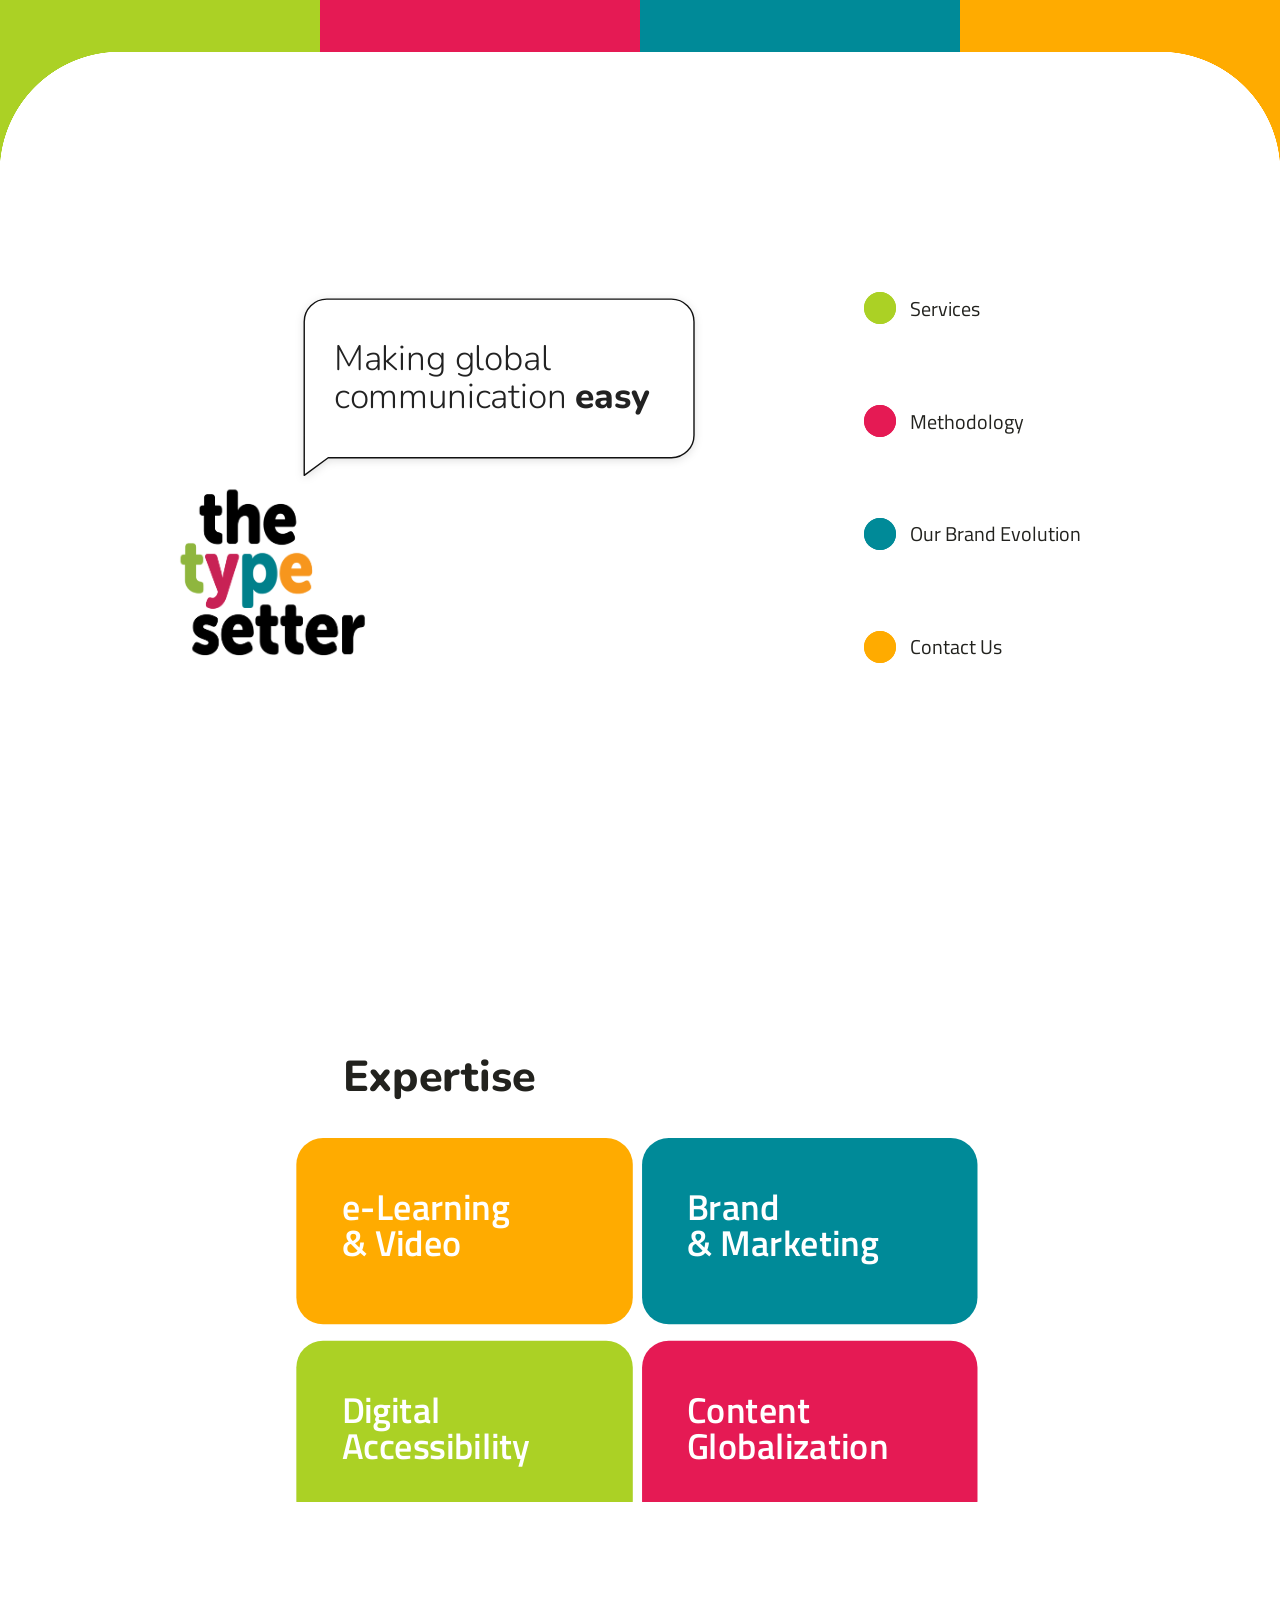
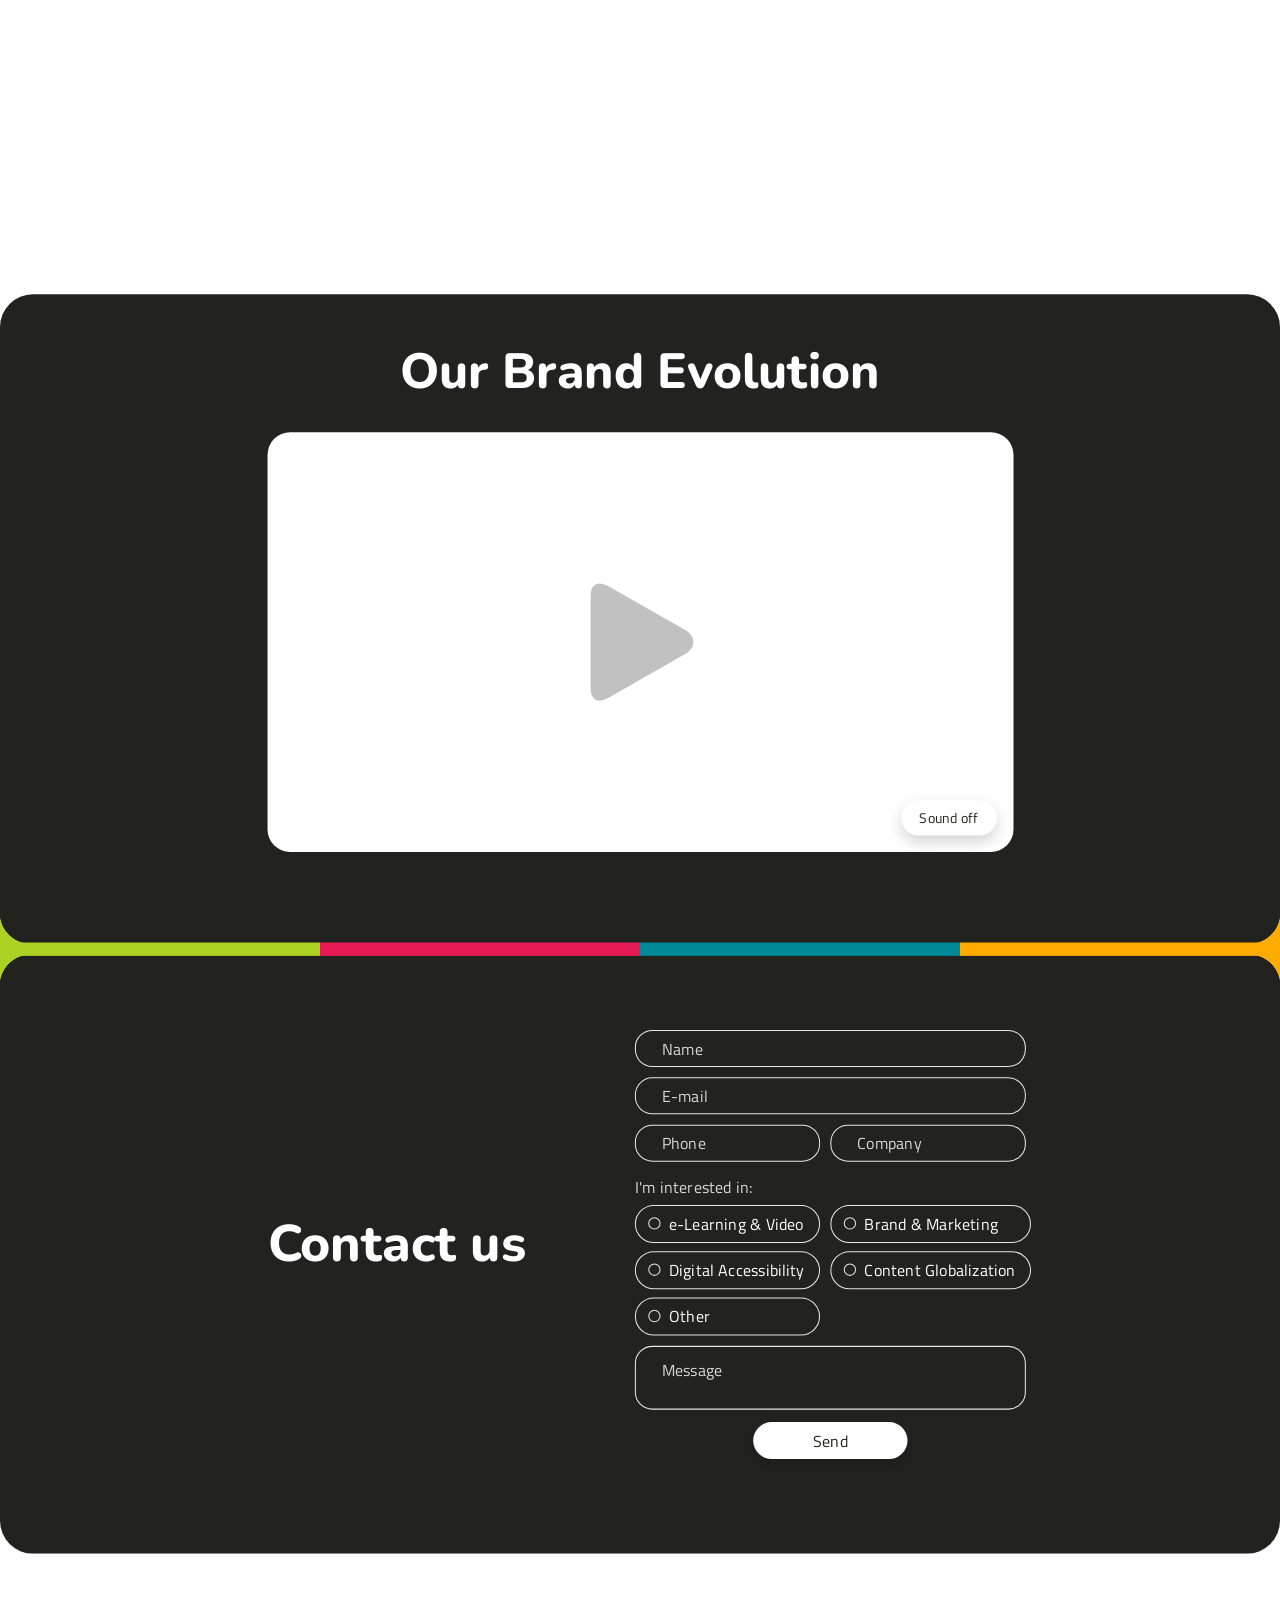
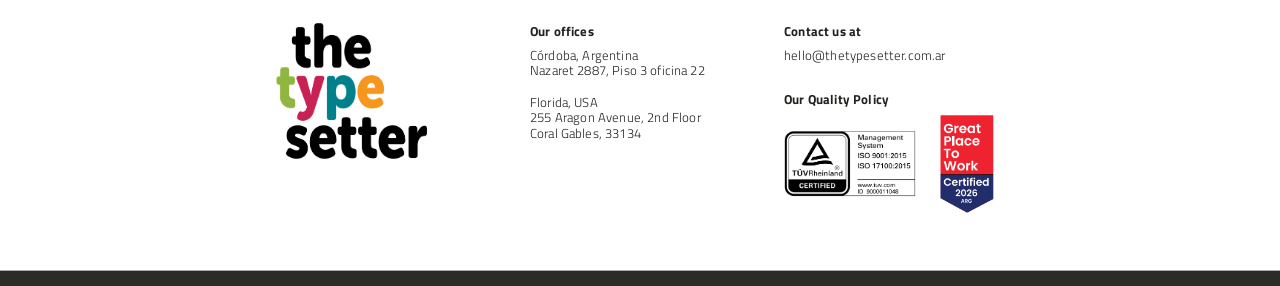
==== index.html @ 2305f06c "Update favicon, footer contact, feature emphasis and Methodology layout Design/content tweaks made b" ====
<!DOCTYPE html>
<html lang="en" translate="no">
<head>
  <meta charset="utf-8">
  <meta name="google" content="notranslate">
  <meta name="viewport" content="width=device-width, initial-scale=1">
  <title>The Typesetter — Making global communication easy</title>
  <link rel="icon" type="image/png" sizes="64x64" href="assets/img/favicon.png">
  <link rel="preconnect" href="https://fonts.googleapis.com">
  <link rel="preconnect" href="https://fonts.gstatic.com" crossorigin>
  <link href="https://fonts.googleapis.com/css2?family=Titillium+Web:wght@300;400;600;700&family=Nunito:wght@300;800;900&display=swap" rel="stylesheet">
  <link rel="stylesheet" href="css/styles.css">
  <link rel="stylesheet" href="css/responsive.css">
</head>
<body>

<div class="stage" id="stage">
  <div class="page" id="page">

    <!-- Línea de colores que se dibuja con el scroll (solo escritorio) -->
    <svg class="worm" id="worm" width="1244" height="4000" aria-hidden="true"></svg>

    <!-- ============ HERO ============ -->
    <header class="hero" id="hero" data-screen-label="Hero">
      <div class="hero-inner">
        <div class="hero-bands">
          <div class="band band--first" style="--c:var(--g)"></div>
          <div class="band" style="--c:var(--m)"></div>
          <div class="band" style="--c:var(--t)"></div>
          <div class="band band--last" style="--c:var(--o)"></div>
        </div>

        <div class="hero-content">
          <div class="hero-brand">
            <img class="hero-logo" src="assets/img/logo-tts-color.png" alt="the typesetter">
            <div class="hero-bubble">
              <svg class="hero-bubble-shape" viewBox="0 0 281 128" preserveAspectRatio="none" aria-hidden="true">
                <path d="M19 1.5H263.5A16 16 0 0 1 279.5 17.5V98A16 16 0 0 1 263.5 114H20L3 126.5V17.5A16 16 0 0 1 19 1.5Z"/>
              </svg>
              <h1 class="hero-title"><span>Making global<br><span class="nowrap">communication <b>easy</b></span></span></h1>
            </div>
          </div>

          <nav class="hero-nav at-top" id="nav" aria-label="Main">
            <ul>
              <li><a class="nav-link" href="#services" style="--c:var(--g)"><span class="nav-bar"></span><span class="nav-pill"></span><span class="nav-dot"></span><span class="nav-label">Services</span></a></li>
              <li><a class="nav-link" href="#methodology" style="--c:var(--m)"><span class="nav-bar"></span><span class="nav-pill"></span><span class="nav-dot"></span><span class="nav-label">Methodology</span></a></li>
              <li><a class="nav-link" href="#brand-evolution" style="--c:var(--t)"><span class="nav-bar"></span><span class="nav-pill"></span><span class="nav-dot"></span><span class="nav-label">Our Brand Evolution</span></a></li>
              <li><a class="nav-link" href="#contact" style="--c:var(--o)"><span class="nav-bar"></span><span class="nav-pill"></span><span class="nav-dot"></span><span class="nav-label">Contact Us</span></a></li>
            </ul>
          </nav>
        </div>
      </div>
    </header>

    <section class="tagline" data-screen-label="Tagline"></section>

    <!-- ============ EXPERTISE ============ -->
    <section class="expertise" id="services" data-screen-label="Expertise">
      <h2 class="expertise-title">Expertise</h2>

      <div class="ex-grid" id="exGrid">
        <article class="ex-card" style="--c:var(--o)" tabindex="0">
          <div class="ex-body">
            <h3 class="ex-title">e-Learning<br>&amp; Video</h3>
            <div class="ex-more">
              <p class="ex-sub">e-Learning Courses, AI Capsules, Motion Graphics, Corporate Assets, Training Experiences.</p>
              <p class="ex-desc">Video and digital content are at the heart of today's communication. We create and adapt engaging experiences that help you teach, inform, present, communicate, and entertain. From the initial idea to final production, we turn your messages into content that connects with your audience.</p>
            </div>
          </div>
        </article>
        <article class="ex-card" style="--c:var(--t)" tabindex="0">
          <div class="ex-body">
            <h3 class="ex-title">Brand<br>&amp; Marketing</h3>
            <div class="ex-more">
              <p class="ex-sub">Visual Identity, Websites, Landing Pages, Social Media Campaigns, Analytics.</p>
              <p class="ex-desc">A brand is built through multiple elements that need to work together: messaging, visual identity, content, and marketing assets. We help you create a consistent brand experience across every touchpoint, making sure every detail reflects your essence, strengthens your identity, and sets you apart.</p>
            </div>
          </div>
        </article>
        <article class="ex-card" style="--c:var(--g)" tabindex="0">
          <div class="ex-body">
            <h3 class="ex-title">Digital<br>Accessibility</h3>
            <div class="ex-more">
              <p class="ex-sub">Document Remediation, Large Print, Alt Text, Audio Description, Closed Captions.</p>
              <p class="ex-desc">Removing barriers and meeting inclusion standards is no longer optional, it's essential. We take that responsibility seriously, helping you ensure your content can be understood and used by everyone, regardless of how they access information.</p>
            </div>
          </div>
        </article>
        <article class="ex-card" style="--c:var(--m)" tabindex="0">
          <div class="ex-body">
            <h3 class="ex-title">Content<br>Globalization</h3>
            <div class="ex-more">
              <p class="ex-sub">Translation, Multilingual DTP, Video Localization, Subtitling, Voice-over, Dubbing.</p>
              <p class="ex-desc">We make sure your content connects with every audience, adapting to different languages, cultures, and markets, regardless of its format or medium. We take care of every message so it stays true to your original intent, preserves your brand's voice, and makes the same impact wherever it goes.</p>
            </div>
          </div>
        </article>
      </div>

      <div class="features">
        <div class="feature feature--lang" style="--c:var(--g)">
          <div class="feature-bg"></div>
          <div class="feature-icon">
            <svg width="70" height="70" viewBox="0 0 70 70" fill="#ABD125" stroke="#fff" stroke-width="2.4" stroke-linejoin="round" stroke-linecap="round">
              <g class="ic-1"><path d="M34 12h24a5 5 0 0 1 5 5v13a5 5 0 0 1-5 5h-1v7l-8-7H34a5 5 0 0 1-5-5V17a5 5 0 0 1 5-5z"/><path d="M40 18.5h12M46 16v2.5M49.5 18.5c-.8 5.5-4.4 9.4-9.5 11M42.6 22c1.6 3.4 4.6 6.2 8.6 7.6" fill="none"/></g>
              <g class="ic-2"><path d="M10 27h24a5 5 0 0 1 5 5v13a5 5 0 0 1-5 5H21l-8 7v-7h-3a5 5 0 0 1-5-5V32a5 5 0 0 1 5-5z"/><path d="M16 46l6-13.5L28 46M18.2 41h7.6" fill="none"/></g>
            </svg>
          </div>
          <h3 class="feature-title">Any Language</h3>
          <p class="feature-text">Our team of skilled linguists and translators makes it possible for your messages to reach audiences <b>anywhere</b> in the world. We work across cultures and writing systems, from left to right and right to left, making sure <b>nothing gets lost in translation</b> and every piece of content stays true to its original intent.</p>
        </div>

        <div class="feature feature--format" style="--c:var(--m)">
          <div class="feature-bg"></div>
          <div class="feature-icon">
            <svg width="70" height="70" viewBox="0 0 70 70" fill="#E51A54" stroke="#fff" stroke-width="2.3" stroke-linejoin="round" stroke-linecap="round">
              <g class="ic-1"><rect x="24" y="7" width="23" height="30" rx="2.5" transform="rotate(-10 35.5 22)"/><path d="M29.5 15l12-2.1M30.2 19.5l12-2.1M30.9 24l12-2.1M31.6 28.5l7.5-1.3" fill="none"/></g>
              <g class="ic-2"><rect x="40" y="19" width="23" height="18" rx="2.5" transform="rotate(16 51.5 28)"/><circle cx="54.5" cy="25.5" r="2.2" fill="none"/><path d="M41.5 33.5l6-5.5 4.5 4.2 3-2.4 5 4.3" fill="none"/></g>
              <g class="ic-3"><rect x="6" y="25" width="22" height="17" rx="2.5"/><path d="M17 38.5l-4.8-4.7a2.7 2.7 0 0 1 4.8-2.7 2.7 2.7 0 0 1 4.8 2.7z"/></g>
              <g class="ic-4"><rect x="21" y="37" width="25" height="20" rx="2.5"/><path d="M30 42.5v9.5l8-4.75z"/></g>
            </svg>
          </div>
          <h3 class="feature-title">Every Format</h3>
          <p class="feature-text">Today’s diverse media and platforms don’t intimidate us, <b>they inspire us.</b> We take ownership of every project, no matter how complex, and stay up to date with the latest developments in communication and the ways people create, share, and consume content. Whatever the challenge, <b>we’re ready to <span class="nowrap">take it on.</span></b></p>
        </div>

        <div class="feature feature--tools" style="--c:var(--o)">
          <div class="feature-bg"></div>
          <div class="feature-icon">
            <svg width="70" height="70" viewBox="0 0 70 70" fill="#FFAB00" stroke="#fff" stroke-width="2.3" stroke-linejoin="round">
              <g class="ic-1"><path d="M37.83 19.10L38.53 21.40L42.85 21.74L42.85 26.26L38.53 26.60L37.83 28.90L36.70 31.03L39.51 34.31L36.31 37.51L33.03 34.70L30.90 35.83L28.60 36.53L28.26 40.85L23.74 40.85L23.40 36.53L21.10 35.83L18.97 34.70L15.69 37.51L12.49 34.31L15.30 31.03L14.17 28.90L13.47 26.60L9.15 26.26L9.15 21.74L13.47 21.40L14.17 19.10L15.30 16.97L12.49 13.69L15.69 10.49L18.97 13.30L21.10 12.17L23.40 11.47L23.74 7.15L28.26 7.15L28.60 11.47L30.90 12.17L33.03 13.30L36.31 10.49L39.51 13.69L36.70 16.97Z"/><circle cx="26" cy="24" r="5.5"/></g>
              <g class="ic-2"><path d="M59.65 31.83L60.34 33.78L63.85 34.02L63.85 37.98L60.34 38.22L59.65 40.17L58.56 41.92L60.56 44.81L57.47 47.28L55.09 44.69L53.14 45.36L51.09 45.60L50.07 48.97L46.21 48.09L46.76 44.61L45.01 43.51L43.55 42.05L40.28 43.36L38.57 39.79L41.62 38.05L41.40 36.00L41.62 33.95L38.57 32.21L40.28 28.64L43.55 29.95L45.01 28.49L46.76 27.39L46.21 23.91L50.07 23.03L51.09 26.40L53.14 26.64L55.09 27.31L57.47 24.72L60.56 27.19L58.56 30.08Z"/><circle cx="51" cy="36" r="4.2"/></g>
              <g class="ic-3"><path d="M34.93 47.00L35.71 48.85L38.83 49.05L38.83 52.95L35.71 53.15L34.93 55.00L33.72 56.60L35.10 59.40L31.73 61.35L29.99 58.75L28.00 59.00L26.01 58.75L24.27 61.35L20.90 59.40L22.28 56.60L21.07 55.00L20.29 53.15L17.17 52.95L17.17 49.05L20.29 48.85L21.07 47.00L22.28 45.40L20.90 42.60L24.27 40.65L26.01 43.25L28.00 43.00L29.99 43.25L31.73 40.65L35.10 42.60L33.72 45.40Z"/><circle cx="28" cy="51" r="3.6"/></g>
            </svg>
          </div>
          <h3 class="feature-title">All Tools</h3>
          <p class="feature-text">There’s one thing we all have in common: we’re always learning. We love <b>exploring</b> new technologies, <b>mastering</b> new tools, and <b>finding</b> better ways to get things done. If we already know what you need, we’re ready to go. If we don’t, we’re up for the <b>challenge of learning it.</b></p>
        </div>
      </div>
    </section>

    <!-- ============ METHODOLOGY ============ -->
    <section class="method" id="methodology" data-screen-label="Methodology">
      <h2 class="method-title">Methodology</h2>

      <div class="steps">
        <div class="step step--1" style="--c:var(--g)">
          <div class="step-label">Explore</div>
          <div class="step-num">01</div>
          <p class="step-text">Before we propose, we understand. We get to know your goals, audience, content and context, and spot gaps before they become problems.</p>
        </div>
        <div class="step step--2" style="--c:var(--t)">
          <div class="step-label">Design</div>
          <div class="step-num">02</div>
          <p class="step-text">We map out the workflow, the team and the timeline, and tell you exactly what we need from you.</p>
        </div>
        <div class="step step--3" style="--c:var(--m)">
          <div class="step-label">Produce</div>
          <div class="step-num">03</div>
          <p class="step-text">Let’s make it happen. We bring together the right skills to write, design, translate, produce and build, in any language, format and channel.</p>
        </div>
        <div class="step step--4" style="--c:var(--o)">
          <div class="step-label">Deliver &amp; Improve</div>
          <div class="step-num">04</div>
          <p class="step-text">On time and ready to use. Then we look at what worked, from your feedback to campaign results, to make the next project even better.</p>
        </div>
      </div>
    </section>

    <!-- ============ BRAND EVOLUTION + CONTACT ============ -->
    <section class="showcase">
      <h2 class="showcase-title" id="brand-evolution" data-screen-label="Brand Evolution">Our Brand Evolution</h2>
      <div class="video" id="brandVideo">
        <video class="video-media" muted playsinline loop preload="none" poster="assets/video/tts-intro-poster.jpg" aria-label="The Typesetter brand evolution video">
          <source data-src="assets/video/tts-intro-1080.webm" type="video/webm" media="(min-width: 768px)">
          <source data-src="assets/video/tts-intro-1080.mp4" type="video/mp4" media="(min-width: 768px)">
          <source data-src="assets/video/tts-intro-720.mp4" type="video/mp4">
        </video>
        <button class="video-play" type="button" aria-label="Play video">
          <svg width="104" height="118" viewBox="0 0 104 118" aria-hidden="true"><path d="M8 14 Q8 2 19 8 L96 52 Q104 59 96 66 L19 110 Q8 116 8 104 Z" fill="#C1C1C1" stroke="#C1C1C1" stroke-width="8" stroke-linejoin="round"/></svg>
        </button>
        <button class="video-sound" type="button" aria-pressed="false">Sound off</button>
      </div>

      <div class="stripes" aria-hidden="true">
        <div class="stripe stripe--first" style="--c:var(--g)"></div>
        <div class="stripe" style="--c:var(--m)"></div>
        <div class="stripe" style="--c:var(--t)"></div>
        <div class="stripe stripe--last" style="--c:var(--o)"></div>
      </div>

      <div class="contact" id="contact" data-screen-label="Contact">
        <h2 class="contact-title">Contact us</h2>
        <form class="contact-form" id="contactForm" action="https://api.web3forms.com/submit" method="POST" novalidate>
          <input type="hidden" name="access_key" value="090d9281-b4d4-4661-9116-a260f2d35d1e">
          <input type="hidden" name="subject" value="New contact from The Typesetter website">
          <input type="hidden" name="from_name" value="The Typesetter Website">
          <input class="field" name="name" placeholder="Name" aria-label="Name">
          <input class="field" name="email" type="email" placeholder="E-mail" aria-label="E-mail">
          <div class="field-row">
            <input class="field" name="phone" type="tel" placeholder="Phone" aria-label="Phone">
            <input class="field" name="company" placeholder="Company" aria-label="Company">
          </div>
          <fieldset class="chips" id="serviceChips">
            <legend class="chips-legend">I'm interested in:</legend>
            <label class="chip" style="--c:var(--o);--fg:var(--ink)"><input type="checkbox" value="e-Learning &amp; Video"><span>e-Learning &amp; Video</span></label>
            <label class="chip" style="--c:var(--t)"><input type="checkbox" value="Brand &amp; Marketing"><span>Brand &amp; Marketing</span></label>
            <label class="chip" style="--c:var(--g);--fg:var(--ink)"><input type="checkbox" value="Digital Accessibility"><span>Digital Accessibility</span></label>
            <label class="chip" style="--c:var(--m)"><input type="checkbox" value="Content Globalization"><span>Content Globalization</span></label>
            <label class="chip" style="--c:#fff;--fg:var(--ink)"><input type="checkbox" value="other" id="serviceOtherChip"><span>Other</span></label>
          </fieldset>
          <!-- los servicios marcados se envían juntos en este campo -->
          <input type="hidden" name="service" id="serviceValue">
          <input class="field" name="service_other" id="serviceOther" placeholder="Which service?" aria-label="Other service" hidden>
          <textarea class="field field--area" name="message" placeholder="Message" aria-label="Message"></textarea>
          <!-- honeypot anti-spam de Web3Forms: oculto para humanos -->
          <input type="checkbox" name="botcheck" style="display:none" tabindex="-1" autocomplete="off">
          <button class="send" type="button" id="sendBtn"><span class="send-label">Send</span></button>
          <p class="form-status" id="formStatus" role="status" aria-live="polite"></p>
        </form>
      </div>
    </section>

    <!-- ============ FOOTER ============ -->
    <footer class="footer">
      <div class="footer-grid">
        <img class="footer-logo" src="assets/img/logo-tts-color.png" alt="the typesetter">
        <div class="footer-col">
          <div class="footer-head">Our offices</div>
          <div>Córdoba, Argentina<br>Nazaret 2887, Piso 3 oficina 22</div>
          <div class="footer-office">Florida, USA<br>255 Aragon Avenue, 2nd Floor<br>Coral Gables, 33134</div>
        </div>
        <div class="footer-col">
          <div class="footer-head">Contact us at</div>
          <a class="footer-mail" href="mailto:hello@thetypesetter.com.ar">hello@thetypesetter.com.ar</a>
          <div class="footer-head footer-head--quality">Our Quality Policy</div>
          <div class="footer-certs">
            <img class="footer-cert" src="assets/img/tuv-certified.png" alt="TÜV Rheinland Certified — ISO 9001:2015, ISO 17100:2015">
            <img class="footer-gptw" src="assets/img/logo-great-place-to-work.png" alt="Great Place To Work — Certified 2026 Argentina">
          </div>
        </div>
      </div>
      <div class="footer-bar"></div>
    </footer>

  </div>
</div>

<script src="js/main.js"></script>
</body>
</html>
---- css/styles.css ----
/* =========================================================
   The Typesetter — estilos base + escritorio (>= 1024px)
   En escritorio la página es un lienzo de 1244px escalado
   al ancho de la ventana (igual que el diseño original).
   Tablet y mobile están en responsive.css
   ========================================================= */

:root {
  --g: #ABD125;
  --m: #E51A54;
  --t: #008A98;
  --o: #FFAB00;
  --ink: #22221E;
  --ink-2: #2B2B28;
  --ease-grid: cubic-bezier(.65, 0, .25, 1);
  --ease-out: cubic-bezier(.2, .8, .3, 1);
  --ease-pop: cubic-bezier(.34, 1.56, .5, 1);
}

html { scroll-behavior: smooth; }

body {
  margin: 0;
  background: #fff;
  -webkit-font-smoothing: antialiased;
  overflow-x: hidden;
}

a { color: var(--ink); text-decoration: none; }
a:hover { color: var(--ink); }

h1, h2, h3, p { margin: 0; }

input::placeholder,
textarea::placeholder { color: #d9d9d4; }

.nowrap { white-space: nowrap; }

@keyframes ringGrow { from { width: 0; height: 0; } }
@keyframes sentIn { from { opacity: 0; transform: scale(.6); } }

/* ---------- Página ---------- */
.page {
  font-family: 'Titillium Web', system-ui, sans-serif;
  color: var(--ink);
}

.worm {
  position: absolute;
  left: 0;
  top: 0;
  pointer-events: none;
  overflow: visible;
}

/* ---------- Hero ---------- */
.hero { position: relative; }

.hero-bands {
  position: relative;
  z-index: 1;
  display: grid;
  grid-template-columns: repeat(4, 1fr);
  height: 52px;
}
.band { position: relative; background: var(--c); }
.band--first::after,
.band--last::after {
  content: "";
  position: absolute;
  top: 100%;
  width: 120px;
  height: 120px;
}
.band--first::after {
  left: 0;
  background: radial-gradient(circle at 100% 100%, transparent 120px, var(--g) 120.5px);
}
.band--last::after {
  right: 0;
  background: radial-gradient(circle at 0% 100%, transparent 120px, var(--o) 120.5px);
}

/* --u: unidad del bloque logo + globo (medidas tomadas del diseño, 908px de ancho) */
.hero-content {
  --u: clamp(1px, min(calc(100vw / 908), calc(100vh / 470)), 2.2px);
  position: absolute;
  inset: 52px 0 0 0;
  display: flex;
  align-items: stretch;
  justify-content: center;
  align-content: center;
  gap: calc(var(--u) * 119);
  /* el conjunto queda centrado en la parte blanca */
  padding: 0;
  height: max-content;
  margin: auto 0;
}

/* logo abajo a la izquierda, globo arriba a la derecha */
.hero-brand {
  position: relative;
  flex: none;
  width: calc(var(--u) * 366);
  height: calc(var(--u) * 254);
}

.hero-logo {
  position: absolute;
  left: calc(var(--u) * -16.7);
  bottom: calc(var(--u) * -14.3);
  width: calc(var(--u) * 159);
  height: auto;
  display: block;
}

.hero-bubble {
  position: absolute;
  left: calc(var(--u) * 85);
  top: 0;
  width: calc(var(--u) * 281);
  height: calc(var(--u) * 128);
}
.hero-bubble-shape {
  position: absolute;
  inset: 0;
  width: 100%;
  height: 100%;
  overflow: visible;
  filter: drop-shadow(0 2px 4px rgba(0, 0, 0, .12));
}
.hero-bubble-shape path {
  fill: #fff;
  stroke: #111;
  stroke-width: 1;
  stroke-linejoin: round;
}

.hero-title {
  position: relative;
  display: flex;
  flex-direction: column;
  justify-content: center;
  height: calc(var(--u) * 114);
  padding-left: calc(var(--u) * 24);
  font-family: 'Nunito', sans-serif;
  font-size: calc(var(--u) * 25);
  line-height: 1.08;
  font-weight: 300;
  letter-spacing: -0.2px;
  color: #222;
}
.hero-title b { font-weight: 800; }

/* Entrada: el globo se abre desde la punta y después se escribe el texto */
.hero-bubble {
  transform-origin: calc(var(--u) * 3) 100%;
  animation: bubble-in .6s var(--ease-pop) .35s both;
}
@keyframes bubble-in {
  from { transform: scale(0); opacity: 0; }
  40%  { opacity: 1; }
  to   { transform: scale(1); opacity: 1; }
}
.hero-title.is-typing .ch { visibility: hidden; }
.hero-title.is-typing .ch.on { visibility: visible; }

@media (prefers-reduced-motion: reduce) {
  .hero-bubble { animation: none; }
}

.hero-nav {
  position: relative;
  display: flex;
}
/* las píldoras van de la altura del globo hasta la base del logo */
.hero-nav ul {
  list-style: none;
  margin: calc(var(--u) * 8 - 18px) 0 calc(var(--u) * 6 - 18px);
  padding: 0;
  display: flex;
  flex-direction: column;
  justify-content: space-between;
  gap: 12px;
}
.hero-nav li { position: relative; }

.nav-link {
  position: relative;
  display: inline-flex;
  align-items: center;
  height: 36px;
  padding: 0 18px 0 46px;
  font-size: 20px;
  transition: transform .25s ease;
}
.hero-nav.at-top .nav-link:hover { transform: translateX(6px); }

.nav-bar,
.nav-pill {
  position: absolute;
  left: 0;
  top: 50%;
  height: 32px;
  margin-top: -16px;
  border-radius: 16px;
  background: var(--c);
}
.nav-bar { width: 32px; }
.nav-pill {
  width: 32px;
  transition: width .35s cubic-bezier(.6, 0, .2, 1);
}
.nav-dot {
  position: absolute;
  left: 10px;
  top: 50%;
  width: 12px;
  height: 12px;
  margin-top: -6px;
  border-radius: 50%;
  background: #fff;
  opacity: 0;
  transition: opacity .2s ease .1s;
}
.nav-label {
  position: relative;
  transition: color .2s ease;
}
.nav-link:hover .nav-pill,
.nav-link:focus-visible .nav-pill { width: 100%; }
.nav-link:hover .nav-dot,
.nav-link:focus-visible .nav-dot { opacity: 1; }
.nav-link:hover .nav-label,
.nav-link:focus-visible .nav-label { color: #fff; }
.nav-link:focus-visible { outline: none; }

/* ---------- Títulos de sección ---------- */
.expertise-title,
.method-title,
.showcase-title,
.contact-title {
  font-family: 'Nunito', sans-serif;
  font-weight: 800;
}

/* ---------- Expertise: tarjetas ---------- */
.ex-grid {
  display: grid;
  column-gap: 9px;
  row-gap: 16px;
  transition: grid-template-columns .55s var(--ease-grid), grid-template-rows .55s var(--ease-grid);
}

.ex-card {
  position: relative;
  overflow: hidden;
  background: var(--c);
  border-radius: 26px;
  color: #fff;
  cursor: default;
  box-shadow: 0 0 0 rgba(0, 0, 0, 0);
  transition: box-shadow .4s;
  outline: none;
}
.ex-card.is-open { box-shadow: 0 14px 30px rgba(0, 0, 0, .18); }

.ex-title {
  font-weight: 600;
  font-size: 35px;
  line-height: 1.02;
  transition: opacity .25s;
}
.ex-grid.has-open .ex-card:not(.is-open) .ex-title { opacity: 0; }

.ex-more {
  opacity: 0;
  transform: translateY(12px);
  transition: opacity .35s ease 0s, transform .45s var(--ease-out) 0s;
}
.ex-card.is-open .ex-more {
  opacity: 1;
  transform: translateY(0);
  transition-delay: .28s, .28s;
}

.ex-sub {
  margin-top: 10px;
  font-weight: 600;
  font-size: 15px;
  line-height: 1.3;
  max-width: 340px;
}
.ex-desc {
  margin-top: 14px;
  font-weight: 300;
  font-size: 15px;
  line-height: 1.35;
  max-width: 470px;
  text-wrap: pretty;
}

/* ---------- Expertise: features ---------- */
.feature { position: relative; }

.feature-bg {
  position: absolute;
  left: 0;
  right: 0;
  top: 61px;
  bottom: 0;
  background: #fff;
  border-radius: 26px;
  box-shadow: 0 6px 22px rgba(0, 0, 0, .09);
}

.feature-icon {
  position: absolute;
  left: 65px;
  top: 0;
  width: 98px;
  height: 98px;
  border-radius: 50%;
  background: var(--c);
  display: flex;
  align-items: center;
  justify-content: center;
  overflow: hidden;
  box-shadow: 0 8px 16px rgba(0, 0, 0, .14);
}
.feature-icon svg { overflow: visible; }
.feature-icon g {
  transform-box: fill-box;
  transform-origin: center;
  transition: transform .55s cubic-bezier(.34, 1.5, .5, 1);
}
.feature--tools .feature-icon g { transition: transform .6s cubic-bezier(.34, 1.4, .5, 1); }

.feature-title {
  position: relative;
  text-align: center;
  font-size: 21px;
  font-weight: 700;
  -webkit-text-stroke: 0.4px currentColor;
  color: var(--c);
}
.feature-text {
  position: relative;
  font-size: 14px;
  line-height: 1.4;
  font-weight: 400;
}

/* Animación de íconos (hover en escritorio, tap en touch) */
.feature--lang:hover .ic-1,   .feature--lang.is-active .ic-1   { transform: translate(7px, -6px) scale(1.25) rotate(8deg); }
.feature--lang:hover .ic-2,   .feature--lang.is-active .ic-2   { transform: translate(-5px, 4px) scale(1.22) rotate(-6deg); }
.feature--format:hover .ic-1, .feature--format.is-active .ic-1 { transform: translate(-2px, -9px) scale(1.3) rotate(-4deg); }
.feature--format:hover .ic-2, .feature--format.is-active .ic-2 { transform: translate(9px, -2px) scale(1.3) rotate(6deg); }
.feature--format:hover .ic-3, .feature--format.is-active .ic-3 { transform: translate(-9px, 0) scale(1.28) rotate(-6deg); }
.feature--format:hover .ic-4, .feature--format.is-active .ic-4 { transform: translate(1px, 8px) scale(1.3); }
.feature--tools:hover .ic-1,  .feature--tools.is-active .ic-1  { transform: translate(-3px, -3px) scale(1.25) rotate(72deg); }
.feature--tools:hover .ic-2,  .feature--tools.is-active .ic-2  { transform: translate(6px, 0) scale(1.28) rotate(-80deg); }
.feature--tools:hover .ic-3,  .feature--tools.is-active .ic-3  { transform: translate(-1px, 5px) scale(1.3) rotate(-90deg); }

/* ---------- Methodology ---------- */
.step-label {
  height: 50px;
  line-height: 1.2;
  background: #fff;
  border-radius: 0 22px 22px 0;
  display: flex;
  align-items: center;
  font-size: 24px;
  font-weight: 700;
  -webkit-text-stroke: 0.4px currentColor;
  color: var(--c);
  box-shadow: 0 6px 16px rgba(0, 0, 0, .07);
  clip-path: inset(0 100% 0 0 round 0 22px 22px 0);
  transition: clip-path .6s var(--ease-grid) .25s;
}
.step-num {
  z-index: 2;
  width: 138px;
  height: 138px;
  border-radius: 50%;
  background: var(--c);
  box-shadow: 8px 10px 14px rgba(0, 0, 0, .12);
  display: flex;
  align-items: center;
  justify-content: center;
  color: #fff;
  font-family: 'Nunito', sans-serif;
  font-weight: 900;
  font-size: 50px;
  transform: scale(.2);
  opacity: 0;
  transition: transform .6s var(--ease-pop), opacity .3s;
}
.step-text {
  font-size: 16px;
  line-height: 1.45;
  background: #fff;
  border-radius: 6px;
  cursor: default;
  opacity: 0;
  transform: translateY(10px);
  transition: max-height .45s var(--ease-out), box-shadow .35s, opacity .5s ease .45s, transform .6s var(--ease-out) .45s;
}

.step.is-on .step-label { clip-path: inset(-20px -20px -20px 0 round 0 22px 22px 0); }
.step.is-on .step-num   { transform: scale(1); opacity: 1; }
.step.is-on .step-text  { opacity: 1; transform: translateY(0); }

/* ---------- Brand evolution + contacto ---------- */
.showcase {
  position: relative;
  background: var(--ink);
  border-radius: 32px;
  color: #fff;
  padding: 42px 0 92px;
}
.showcase-title {
  text-align: center;
  font-size: 48px;
}

.video {
  position: relative;
  overflow: hidden;
  margin: 26px auto 0;
  width: 725px;
  height: 408px;
  background: #fff;
  border-radius: 22px;
  display: flex;
  align-items: center;
  justify-content: center;
}
.video-media {
  position: absolute;
  inset: 0;
  width: 100%;
  height: 100%;
  object-fit: cover;
  display: block;
}
.video-play {
  position: absolute;
  inset: 0;
  display: flex;
  align-items: center;
  justify-content: center;
  border: 0;
  padding: 0;
  background: transparent;
  cursor: pointer;
}
.video-play svg { transition: opacity .3s, transform .3s var(--ease-pop); }
.video.is-playing .video-play svg { opacity: 0; transform: scale(.8); }
.video-play:focus-visible { outline: 3px solid var(--t); outline-offset: -8px; border-radius: inherit; }
.video-sound {
  position: absolute;
  right: 16px;
  bottom: 16px;
  height: 34px;
  padding: 0 18px;
  border: 0;
  border-radius: 17px;
  background: #fff;
  color: var(--ink);
  font: 400 14px 'Titillium Web', sans-serif;
  cursor: pointer;
  box-shadow: 0 6px 14px rgba(0, 0, 0, .18);
}
.video-sound[aria-pressed="true"] { background: var(--ink); color: #fff; }
.video-sound:focus-visible { outline: 2px solid var(--t); outline-offset: 2px; }
@media (prefers-reduced-motion: reduce) {
  .video-play svg { transition: none; }
}

.stripes {
  margin-top: 88px;
  display: grid;
  grid-template-columns: repeat(4, 1fr);
  height: 13px;
  --sr: 30px; /* radio de las curvas de las puntas */
  /* un solo fondo para evitar las costuras subpíxel entre franjas al escalar */
  background: linear-gradient(90deg, var(--g) 0 25%, var(--m) 25% 50%, var(--t) 50% 75%, var(--o) 75%);
}
.stripe { position: relative; }
/* curvas cóncavas arriba y abajo en las puntas, como las bandas del hero */
.stripe--first::before,
.stripe--first::after,
.stripe--last::before,
.stripe--last::after {
  content: "";
  position: absolute;
  width: var(--sr);
  height: var(--sr);
}
.stripe--first::before,
.stripe--last::before { bottom: calc(100% - 1px); }
.stripe--first::after,
.stripe--last::after { top: calc(100% - 1px); }
.stripe--first::before,
.stripe--first::after { left: 0; }
.stripe--last::before,
.stripe--last::after { right: 0; }
.stripe--first::before { background: radial-gradient(circle at 100% 0%,   transparent var(--sr), var(--c) calc(var(--sr) + .5px)); }
.stripe--first::after  { background: radial-gradient(circle at 100% 100%, transparent var(--sr), var(--c) calc(var(--sr) + .5px)); }
.stripe--last::before  { background: radial-gradient(circle at 0% 0%,     transparent var(--sr), var(--c) calc(var(--sr) + .5px)); }
.stripe--last::after   { background: radial-gradient(circle at 0% 100%,   transparent var(--sr), var(--c) calc(var(--sr) + .5px)); }

.contact {
  margin-top: 72px;
  display: flex;
  align-items: center;
  padding-left: 260px;
  gap: 105px;
}
.contact-title {
  font-size: 50px;
  white-space: nowrap;
}

.contact-form {
  width: 380px;
  display: flex;
  flex-direction: column;
  gap: 10px;
}
.field {
  height: 34px;
  border-radius: 17px;
  border: 1.5px solid #e6e6e2;
  background: transparent;
  color: #fff;
  padding: 0 25px;
  font: 400 16px 'Titillium Web', sans-serif;
  outline: none;
}
.field:focus { border-color: #fff; }
.field-row {
  display: grid;
  grid-template-columns: 180px 1fr;
  gap: 10px;
}
.field-row .field { min-width: 0; }
/* Servicios: chips seleccionables, se pintan con el color de cada servicio */
.chips {
  display: grid;
  /* columnas al ancho de su texto; el espacio que sobra se reparte */
  grid-template-columns: auto auto;
  gap: 8px 10px;
  margin: 2px 0 0;
  padding: 0;
  border: 0;
  min-width: 0;
}
.chips-legend {
  padding: 0 0 6px;
  color: #d9d9d4;
  font: 400 16px 'Titillium Web', sans-serif;
}
.chip {
  position: relative;
  display: block;
  cursor: pointer;
}
.chip input {
  position: absolute;
  inset: 0;
  margin: 0;
  opacity: 0;
  cursor: pointer;
}
.chip span {
  display: flex;
  align-items: center;
  gap: 8px;
  /* mismo alto que los inputs (34px + borde) */
  height: 37px;
  padding: 0 14px 0 12px;
  border-radius: 18.5px;
  border: 1.5px solid #e6e6e2;
  box-sizing: border-box;
  color: #fff;
  font: 400 16px 'Titillium Web', sans-serif;
  white-space: nowrap;
  transition: background-color .2s, border-color .2s, color .2s;
}
/* circulito tipo checkbox: indica que se puede tocar */
.chip span::before {
  content: '';
  flex: none;
  width: 12px;
  height: 12px;
  border-radius: 50%;
  border: 1.5px solid #e6e6e2;
  box-sizing: border-box;
  transition: background-color .2s, border-color .2s, box-shadow .2s;
}
.chip:hover span,
.chip:hover span::before { border-color: var(--c); }
.chip input:checked + span {
  background: var(--c);
  border-color: var(--c);
  color: var(--fg, #fff);
}
.chip input:checked + span::before {
  border-color: var(--fg, #fff);
  background: var(--fg, #fff);
  box-shadow: inset 0 0 0 2px var(--c);
}
.chip input:focus-visible + span { outline: 2px solid #fff; outline-offset: 2px; }
.chips[aria-invalid="true"] .chip span { border-color: var(--o); }
.field--area {
  height: 62px;
  padding: 10px 25px;
  resize: none;
  box-sizing: border-box;
}

.send {
  position: relative;
  overflow: hidden;
  align-self: center;
  margin-top: 2px;
  width: 150px;
  height: 36px;
  border-radius: 18px;
  border: 0;
  padding: 0;
  background: #fff;
  color: var(--ink);
  font: 400 16px 'Titillium Web', sans-serif;
  cursor: pointer;
  box-shadow: 0 6px 14px rgba(0, 0, 0, .18);
  transition: transform .2s;
}
.send:hover { transform: translateY(-1px); }
.send-label { position: relative; }
.send-ring {
  position: absolute;
  left: 50%;
  top: 50%;
  border-radius: 50%;
  transform: translate(-50%, -50%);
}
.send-done {
  position: relative;
  font-weight: 700;
}
.send:disabled { cursor: default; opacity: .7; }
.field[aria-invalid="true"] { border-color: var(--o); }
.form-status {
  min-height: 1.4em;
  margin: 0;
  text-align: center;
  color: #fff;
  font: 400 14px 'Titillium Web', sans-serif;
}
.form-status:empty { display: none; }

/* ---------- Footer ---------- */
.footer {
  position: relative;
  background: #fff;
}
.footer-grid {
  display: grid;
  grid-template-columns: 255px 247px 1fr;
  padding: 68px 0 56px 260px;
  font-size: 12.5px;
  line-height: 1.2;
  font-weight: 300;
}
.footer-logo {
  width: 178px;
  margin: -12px 0 0 -10px;
  display: block;
}
.footer-head {
  font-weight: 700;
  margin-bottom: 8px;
}
.footer-head--quality { margin-top: 28px; }
.footer-office { margin-top: 16px; }
.footer-mail { font-weight: 300; }
.footer-certs {
  display: flex;
  align-items: center;
  gap: 24px;
}
.footer-cert {
  width: 128px;
  height: auto;
  display: block;
}
.footer-gptw {
  width: 52px;
  height: auto;
  display: block;
}
.footer-bar {
  height: 15px;
  background: var(--ink-2);
}


/* =========================================================
   ESCRITORIO (>= 1024px): lienzo de 1244px escalado
   Variables seteadas desde js/main.js:
   --s, --inv, --hw, --hh, --hero-h, --off-x, --tag-mt
   ========================================================= */
@media (min-width: 1024px) {

  .stage {
    position: relative;
    overflow: hidden;
    overflow: clip; /* evita que los anclas scrolleen este contenedor */
    height: 4600px;
  }

  .page {
    position: absolute;
    top: 0;
    left: calc(var(--off-x, 0) * 1px);
    width: 1244px;
    transform-origin: 0 0;
    transform: scale(var(--s, 1));
  }

  /* Hero: ocupa la ventana real (contra-escalado) */
  .hero { height: calc(var(--hero-h, 800) * 1px); }
  .hero-inner {
    position: absolute;
    left: calc(var(--bleed, 0) * -1px);
    top: 0;
    width: calc(var(--hw, 1244) * 1px);
    height: calc(var(--hh, 800) * 1px);
    transform-origin: 0 0;
    transform: scale(var(--inv, 1));
  }

  /* Secciones de ancho completo: se extienden hasta los bordes
     de la pantalla aunque el lienzo esté centrado (pantallas anchas) */
  .showcase,
  .footer {
    margin-left: calc(var(--bleed, 0) * -1px);
    margin-right: calc(var(--bleed, 0) * -1px);
  }
  .contact { padding-left: calc(260px + var(--bleed, 0) * 1px); }
  .footer-grid { padding-left: calc(260px + var(--bleed, 0) * 1px); }

  .tagline {
    position: relative;
    height: 247px;
    margin-top: calc(var(--tag-mt, 0) * 1px);
  }

  /* Expertise */
  .expertise {
    position: relative;
    height: 1275px;
  }
  .expertise-title {
    position: absolute;
    left: 333px;
    top: 52px;
    font-size: 42px;
  }
  .ex-grid {
    position: absolute;
    left: 288px;
    top: 140px;
    width: 662px;
    height: 378px;
    grid-template-columns: 326.5px 326.5px;
    grid-template-rows: 181px 181px;
  }
  .ex-body {
    position: absolute;
    left: 44px;
    top: 50px;
    width: 498px;
    transition: top .5s var(--ease-grid);
  }
  .ex-card.is-open .ex-body { top: 30px; }

  .feature {
    position: absolute;
    top: 825px;
    width: 228px;
    height: 436px;
  }
  .feature--lang   { left: 254px; }
  .feature--format { left: 507px; }
  .feature--tools  { left: 754px; }
  .feature-title {
    position: absolute;
    left: 0;
    right: 0;
    top: 119px;
  }
  .feature-text {
    position: absolute;
    left: 24px;
    right: 20px;
    top: 168px;
  }

  /* Methodology */
  .method {
    position: relative;
    height: 1155px;
  }
  .method-title {
    position: absolute;
    right: 259px;
    top: 112px;
    font-size: 54px;
  }
  .step-label,
  .step-num,
  .step-text { position: absolute; }

  /* recortado a 5 renglones; si el texto no entra se desvanece
     y se expande al hover (js/main.js marca .is-clipped) */
  .step-text {
    width: 172px;
    max-height: 116px;
    overflow: hidden;
    box-shadow: 0 0 0 12px rgba(255, 255, 255, 0);
    z-index: 1;
  }
  .step-text.is-clipped {
    -webkit-mask-image: linear-gradient(#000 25%, transparent);
    mask-image: linear-gradient(#000 25%, transparent);
  }
  .step-text.is-hover {
    -webkit-mask-image: none;
    mask-image: none;
    box-shadow: 0 0 0 12px #fff, 0 10px 28px 12px rgba(0, 0, 0, .12);
    z-index: 3;
  }

  .step--1 .step-label { left: 344px; top: 205px; padding: 0 20px 0 66px; }
  .step--1 .step-num   { left: 246px; top: 161px; }
  .step--1 .step-text  { left: 412px; top: 276px; }

  .step--2 .step-label { left: 740px; top: 375px; padding: 0 20px 0 64px; }
  .step--2 .step-num   { left: 642px; top: 331px; }
  .step--2 .step-text  { left: 804px; top: 446px; }

  .step--3 .step-label { left: 398px; top: 550px; padding: 0 20px 0 65px; }
  .step--3 .step-num   { left: 300px; top: 506px; }
  .step--3 .step-text  { left: 463px; top: 621px; }

  .step--4 .step-label { left: 600px; top: 830px; padding: 0 20px 0 64px; }
  .step--4 .step-num   { left: 502px; top: 786px; }
  .step--4 .step-text  { left: 663px; top: 901px; }
}
---- css/responsive.css ----
/* =========================================================
   The Typesetter — Tablet (768px – 1023px) y Mobile (< 768px)
   Layout fluido: el lienzo escalado y la línea animada
   se desactivan; el contenido se reacomoda en columnas.
   ========================================================= */

/* ---------- Comunes a tablet + mobile ---------- */
@media (max-width: 1023px) {

  .tagline { display: none; }

  /* la línea de colores (svg) se posiciona respecto de la página;
     las secciones van por encima para que pase "por detrás" */
  .page {
    position: relative;
    overflow: hidden;
  }
  .expertise,
  .method { position: relative; }

  /* Hero */
  .hero-inner {
    min-height: 100vh;
    min-height: 100svh;
    display: flex;
    flex-direction: column;
  }
  .hero-content {
    position: relative;
    inset: auto;
    flex: 1;
  }

  /* Secciones */
  .expertise,
  .method {
    padding: 72px 40px 0;
  }
  .expertise-title,
  .method-title {
    font-size: 40px;
    margin-bottom: 32px;
  }

  /* Expertise: tarjetas tipo acordeón (tap para abrir) */
  .ex-grid {
    grid-template-columns: repeat(2, 1fr);
    gap: 16px;
    align-items: start;
    max-width: 760px;
    margin: 0 auto;
    transition: none;
  }
  .ex-card {
    cursor: pointer;
    min-height: 180px;
  }
  .ex-card::after {
    content: "+";
    position: absolute;
    right: 20px;
    top: 18px;
    width: 30px;
    height: 30px;
    border-radius: 50%;
    border: 1.5px solid rgba(255, 255, 255, .8);
    display: flex;
    align-items: center;
    justify-content: center;
    font-size: 20px;
    line-height: 1;
    transition: transform .35s var(--ease-out);
  }
  .ex-card.is-open::after { transform: rotate(45deg); }

  .ex-body { padding: 44px 32px 30px; }
  .ex-title { font-size: 30px; }
  .ex-grid.has-open .ex-card:not(.is-open) .ex-title { opacity: 1; }

  .ex-more {
    max-height: 0;
    overflow: hidden;
    transition: max-height .5s var(--ease-out), opacity .35s ease, transform .45s var(--ease-out);
  }
  .ex-card.is-open .ex-more {
    max-height: 460px;
    transition-delay: 0s, .1s, .1s;
  }

  /* Features */
  .features {
    display: grid;
    grid-template-columns: repeat(3, 1fr);
    gap: 24px;
    max-width: 760px;
    margin: 80px auto 0;
  }
  .feature {
    padding: 119px 24px 32px;
    cursor: pointer;
  }
  .feature-icon {
    left: 50%;
    margin-left: -49px;
  }
  .feature-text { margin-top: 17px; }

  /* Methodology: línea de tiempo vertical */
  .method { padding-bottom: 96px; }
  .method-title { text-align: right; max-width: 760px; margin-left: auto; margin-right: auto; }

  .steps {
    max-width: 760px;
    margin: 0 auto;
    display: flex;
    flex-direction: column;
    gap: 48px;
  }
  .step {
    position: relative;
    display: grid;
    grid-template-columns: 104px 1fr;
    align-items: start;
  }
  .step-num {
    position: relative;
    grid-column: 1;
    grid-row: 1 / 3;
    width: 104px;
    height: 104px;
    font-size: 38px;
  }
  .step-label {
    position: relative;
    z-index: 1;
    grid-column: 2;
    grid-row: 1;
    justify-self: start;
    margin: 27px 0 0 -52px;
    padding: 0 22px 0 66px;
  }
  .step-text {
    grid-column: 2;
    grid-row: 2;
    margin: 14px 0 0 14px;
    max-width: 420px;
    height: auto;
    background: none;
  }

  /* Showcase */
  .showcase {
    padding: 48px 40px 72px;
    border-radius: 28px;
  }
  .showcase-title { font-size: 40px; }
  .video {
    width: 100%;
    max-width: 725px;
    height: auto;
    aspect-ratio: 725 / 408;
  }
  .video svg { width: 22%; height: auto; max-width: 104px; }
  .stripes {
    margin: 64px -40px 0;
  }

  .contact {
    margin-top: 56px;
    padding-left: 0;
    justify-content: center;
    gap: 64px;
  }
  .contact-title { font-size: 44px; }

  /* Footer */
  .footer-grid {
    grid-template-columns: auto auto auto;
    justify-content: space-between;
    gap: 32px;
    padding: 56px 40px 48px;
    font-size: 13.5px;
  }
}

/* ---------- Tablet ---------- */
@media (min-width: 768px) and (max-width: 1023px) {
  .hero-content {
    --u: calc((100vw - 330px) / 486);
    gap: calc(var(--u) * 80);
    padding: 48px 24px;
  }
}

/* ---------- Mobile ---------- */
@media (max-width: 767px) {

  /* Hero */
  .hero-bands { height: 32px; }
  .band--first::after,
  .band--last::after { width: 64px; height: 64px; }
  .band--first::after { background: radial-gradient(circle at 100% 100%, transparent 64px, var(--g) 64.5px); }
  .band--last::after  { background: radial-gradient(circle at 0% 100%, transparent 64px, var(--o) 64.5px); }

  .hero-content {
    --u: min(calc((100vw - 48px) / 370), 1.3px);
    flex-direction: column;
    flex-wrap: nowrap;
    align-items: center;
    justify-content: center;
    gap: 40px;
    padding: 72px 24px 48px;
  }
  /* el menú se centra como bloque; las píldoras quedan alineadas entre sí */
  .hero-nav { align-self: center; }
  .hero-nav ul { margin: 0; gap: 14px; }
  .nav-link { font-size: 19px; }

  /* Secciones */
  .expertise,
  .method {
    padding: 56px 16px 0;
  }
  .expertise-title,
  .method-title {
    font-size: 34px;
    margin-bottom: 24px;
  }
  /* espacio extra para que la línea cruce entre el título y el paso 01 */
  .method-title { text-align: left; margin-bottom: 64px; }

  /* Expertise */
  .ex-grid { grid-template-columns: 1fr; gap: 12px; }
  .ex-card { min-height: 0; }
  .ex-body { padding: 28px 24px 26px; }
  .ex-title { font-size: 27px; padding-right: 36px; }
  .ex-card::after { top: 22px; right: 18px; }

  /* Features */
  .features {
    grid-template-columns: 1fr;
    gap: 28px;
    max-width: 340px;
    margin-top: 64px;
  }
  .feature { padding: 119px 26px 30px; }
  .feature-text { font-size: 15px; line-height: 1.3; }

  /* Methodology */
  .method { padding-bottom: 72px; }
  .steps { gap: 36px; }
  .step { grid-template-columns: 76px 1fr; }
  .step-num {
    width: 76px;
    height: 76px;
    font-size: 28px;
    box-shadow: 4px 6px 10px rgba(0, 0, 0, .12);
  }
  .step-label {
    height: 42px;
    margin: 17px 0 0 -38px;
    padding: 0 18px 0 50px;
    font-size: 20px;
  }
  .step-text {
    margin: 12px 0 0 12px;
    font-size: 15px;
    line-height: 1.3;
  }

  /* Showcase */
  .showcase {
    padding: 40px 16px 56px;
    border-radius: 24px;
  }
  .showcase-title { font-size: 30px; }
  .video { margin-top: 20px; border-radius: 16px; }
  .stripes { margin: 48px -16px 0; height: 10px; --sr: 22px; }

  .contact {
    flex-direction: column;
    align-items: stretch;
    gap: 24px;
    margin-top: 44px;
  }
  .contact-title { font-size: 34px; text-align: center; }
  .contact-form { width: 100%; max-width: 420px; margin: 0 auto; }
  .field { height: 40px; border-radius: 20px; }
  .field--area { height: 96px; }
  .field-row { grid-template-columns: 1fr 1fr; }
  .chip span { height: 43px; border-radius: 21.5px; }
  .send { height: 42px; border-radius: 21px; margin-top: 6px; }

  /* Footer */
  .footer-grid {
    grid-template-columns: 1fr;
    justify-content: start;
    gap: 28px;
    padding: 48px 24px 40px;
    font-size: 14px;
  }
  .footer-logo { width: 150px; margin: 0 0 0 -8px; }
}

@media (max-width: 420px) {
  .chips { grid-template-columns: 1fr; }
}

@media (max-width: 380px) {
  .field-row { grid-template-columns: 1fr; }
}
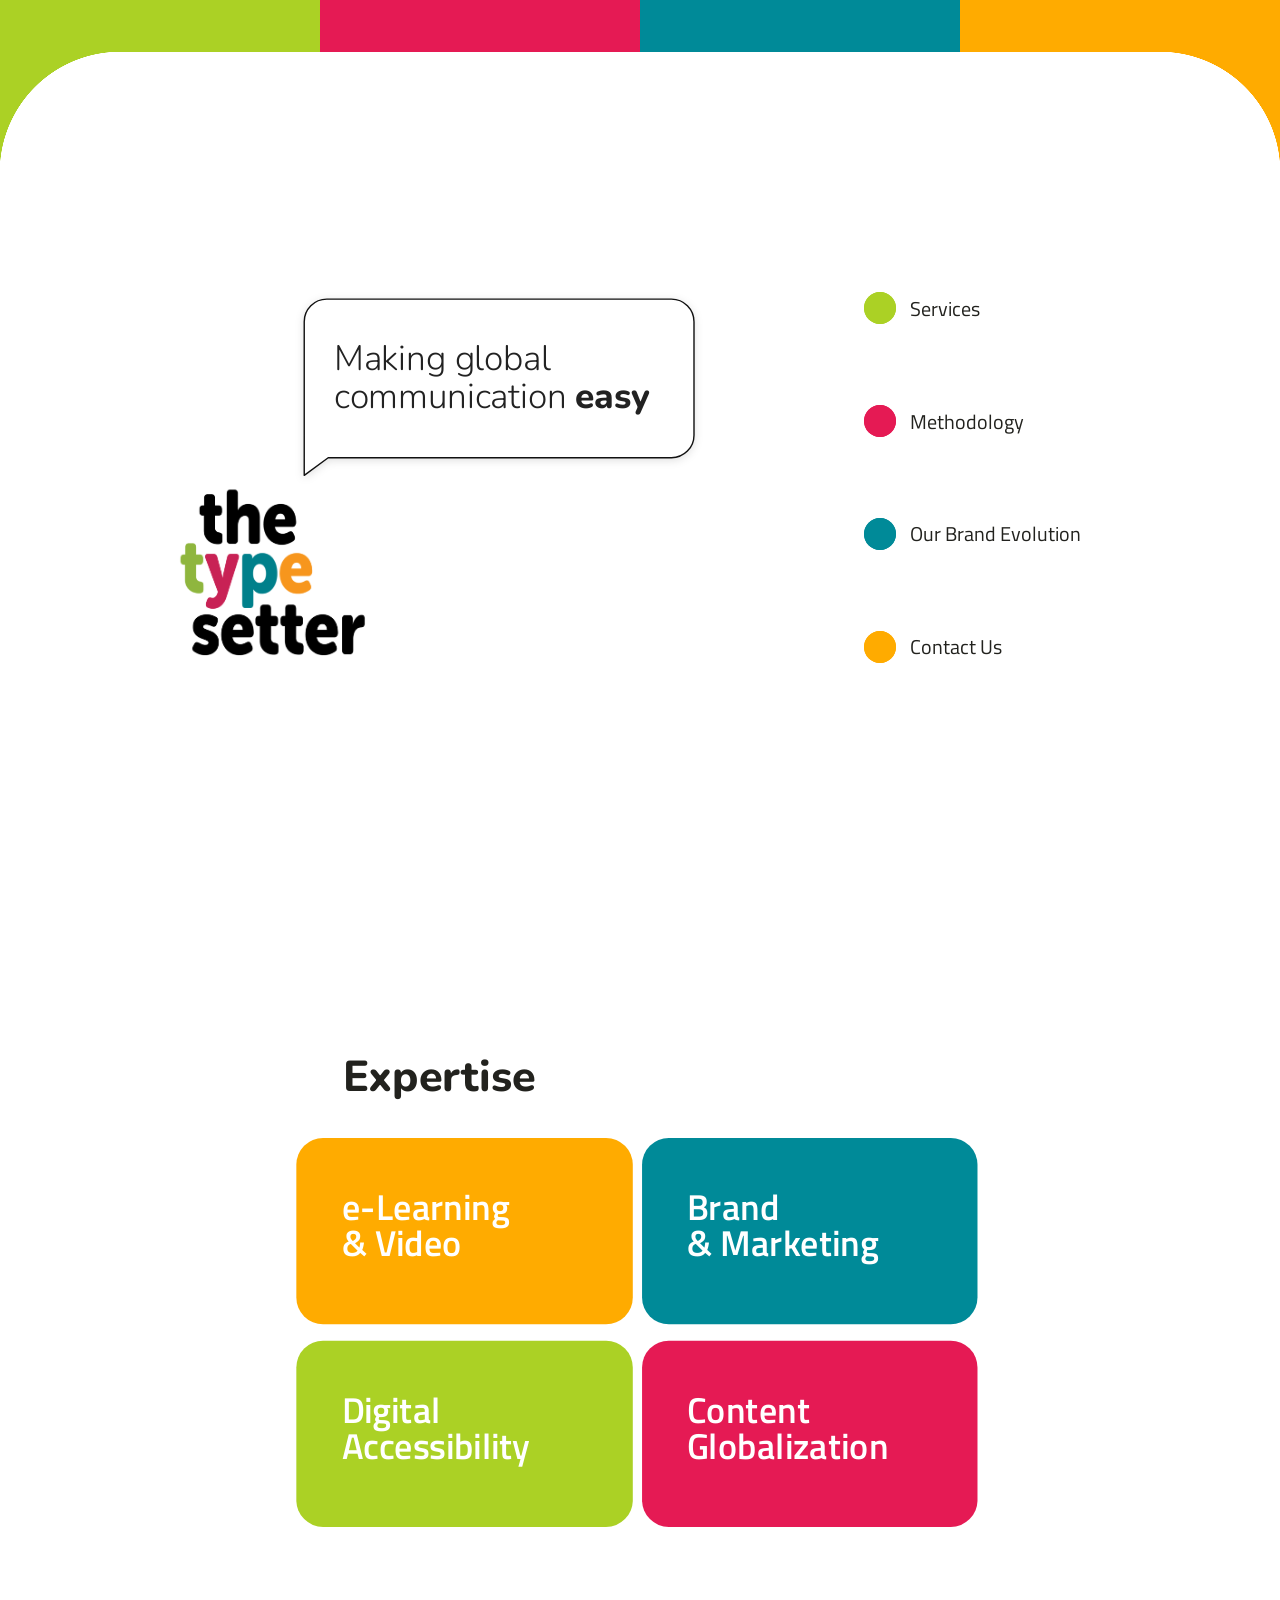
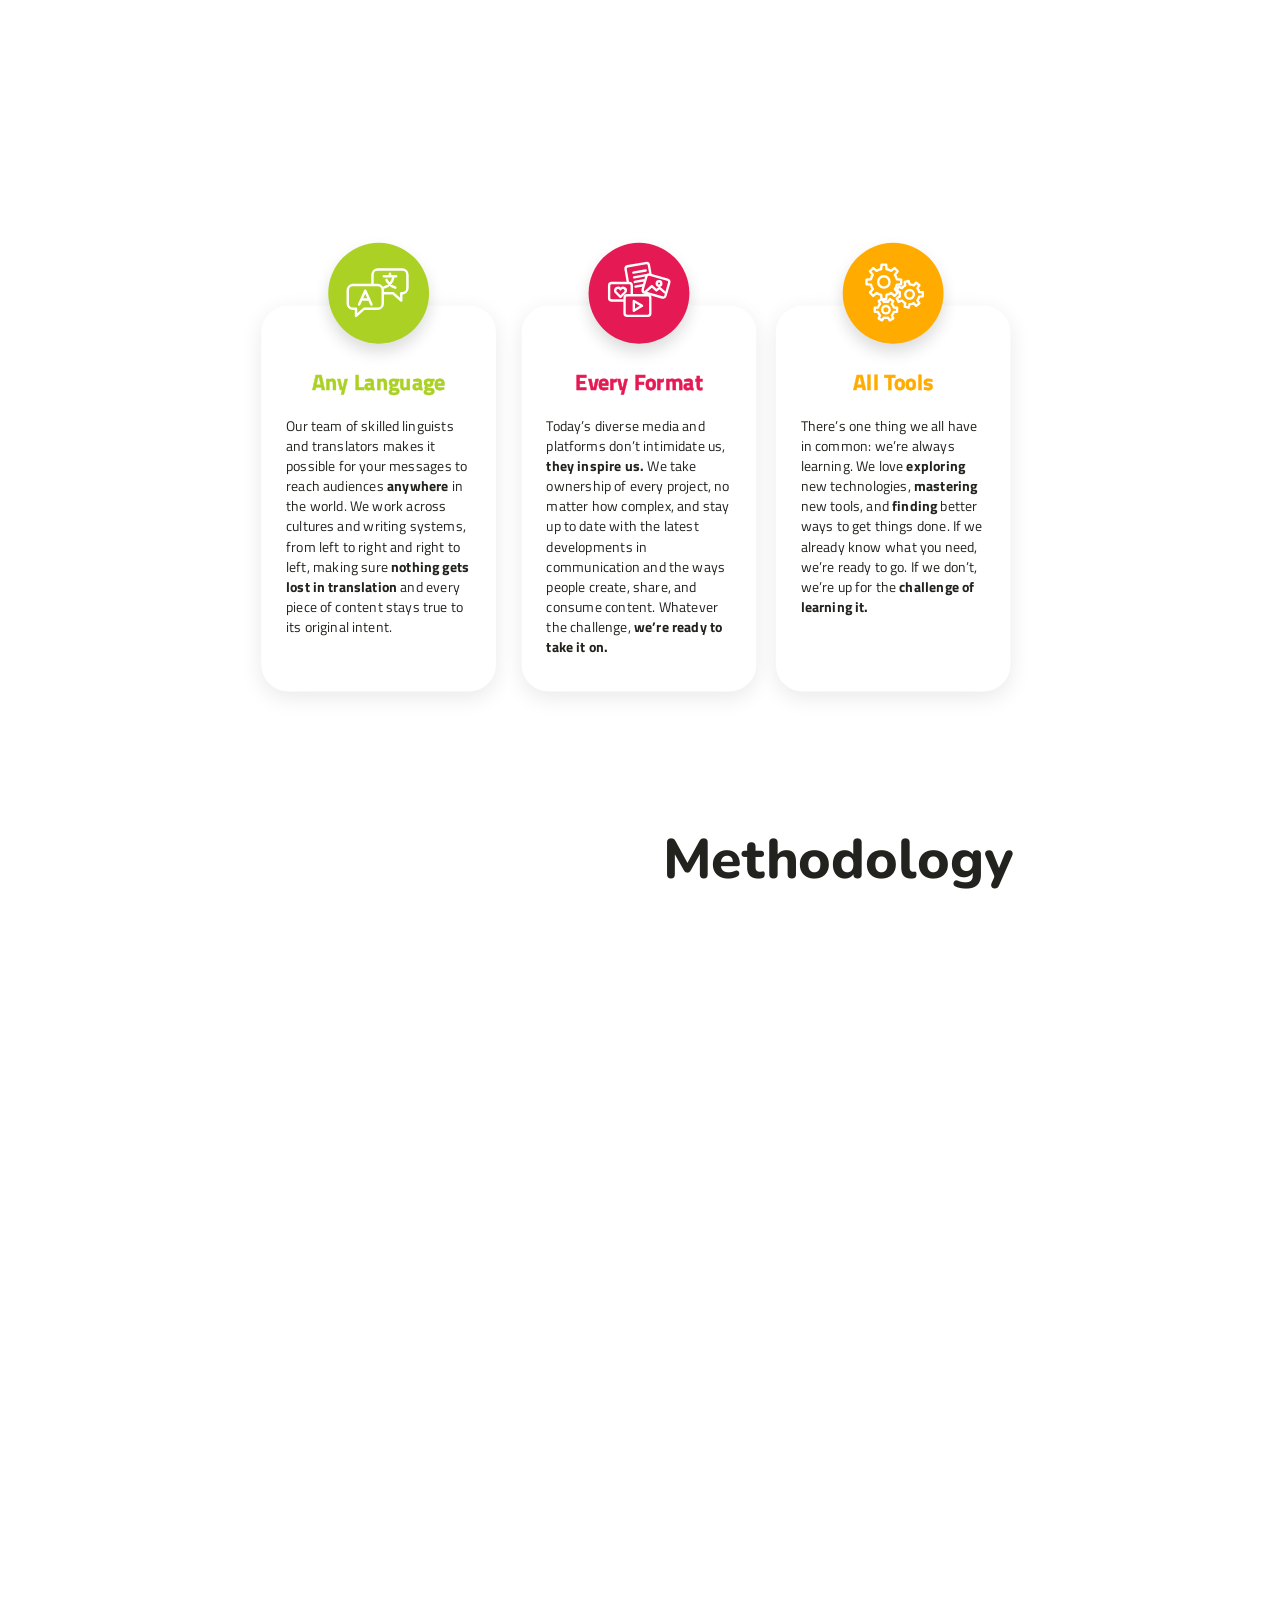
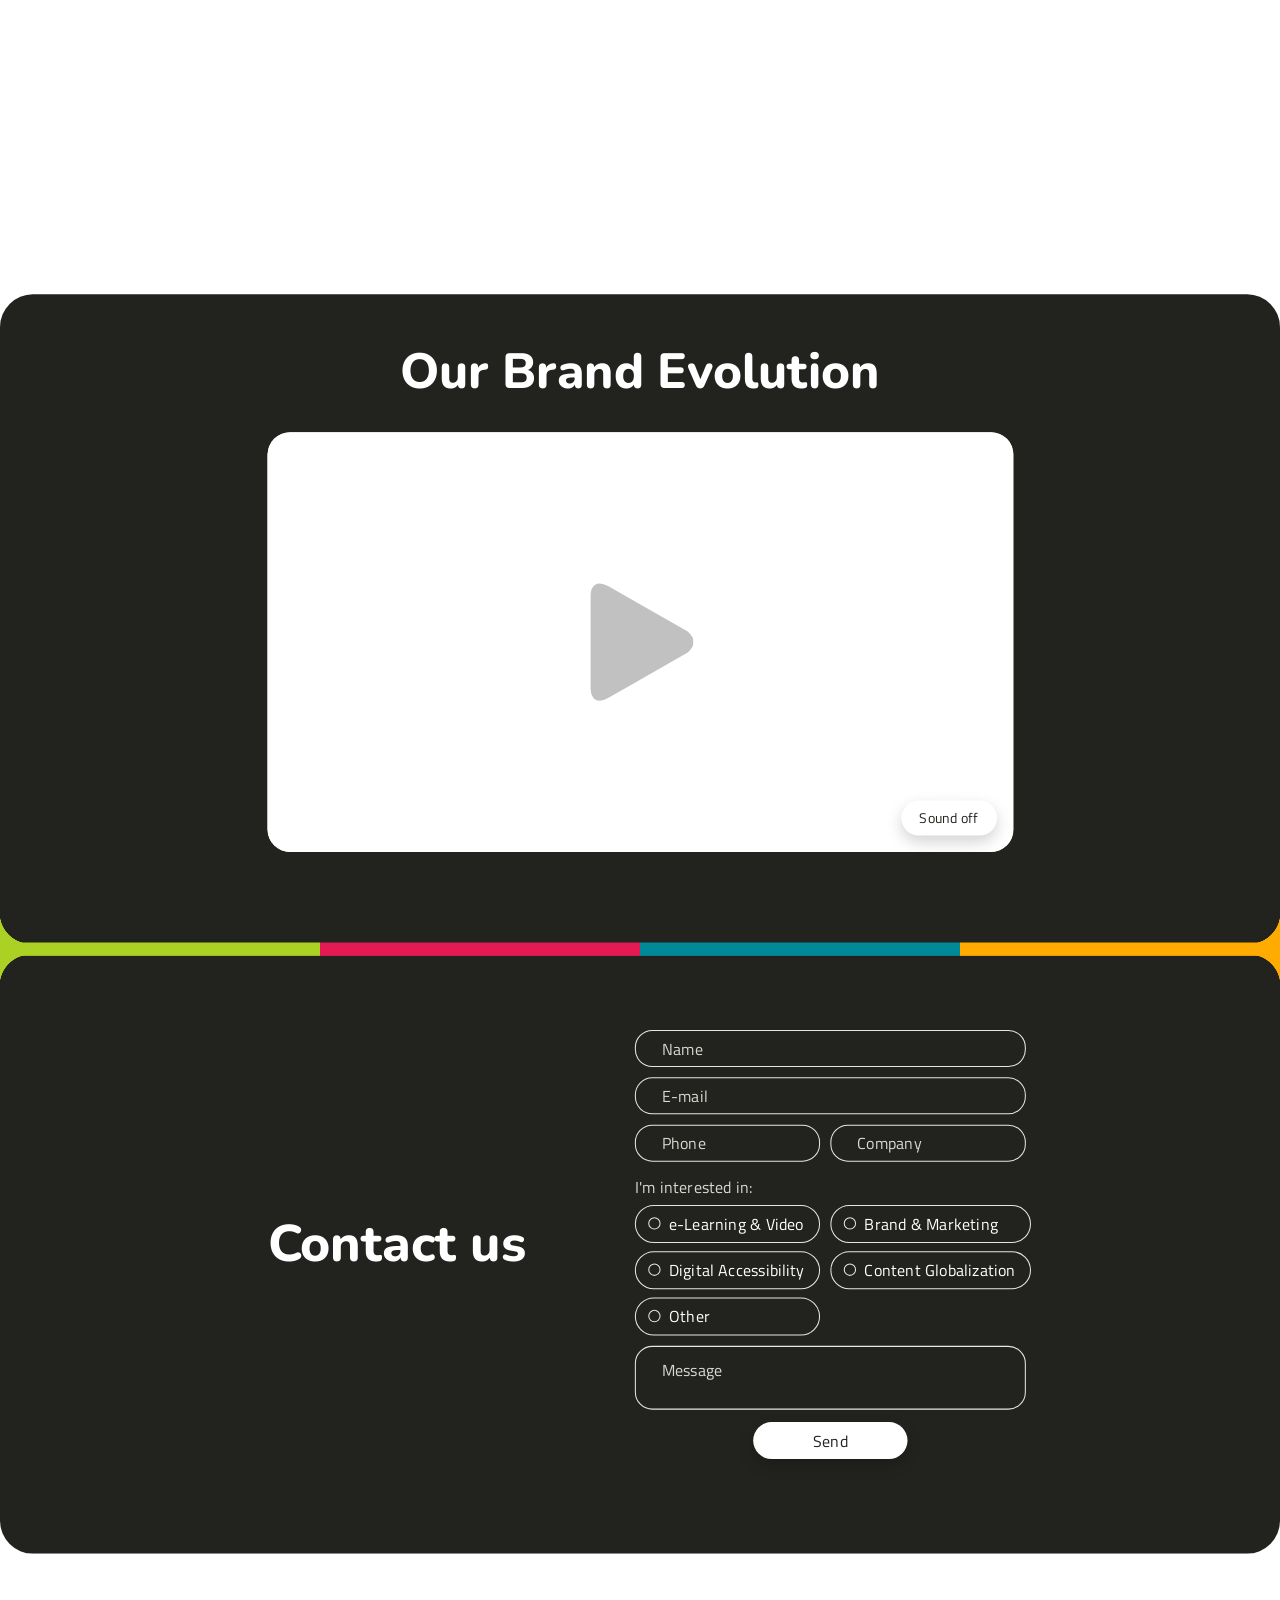
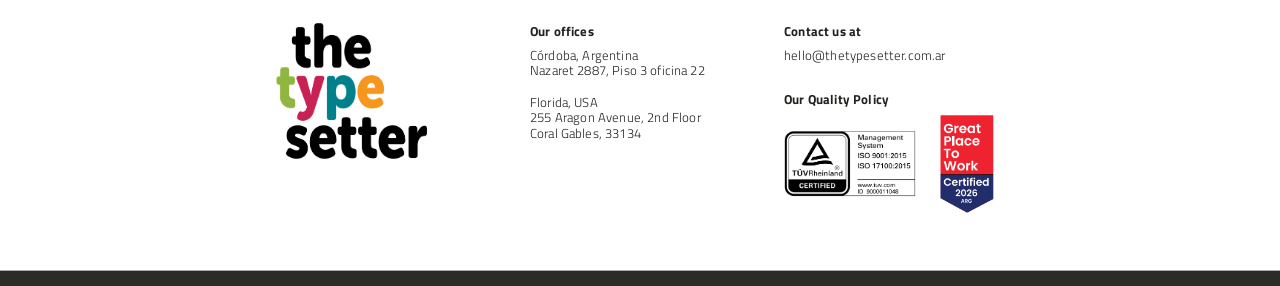
==== commit 2bb75848: "Accessibility: WCAG 2.2 AA fixes (21 items, no visual changes) Applies every "Will fix" item from AC" ====
--- a/index.html
+++ b/index.html
@@ -14,6 +14,8 @@
 </head>
 <body>
 
+<a class="skip-link" href="#main-content">Skip to main content</a>
+
 <div class="stage" id="stage">
   <div class="page" id="page">
 
@@ -53,6 +55,7 @@
       </div>
     </header>
 
+    <main id="main-content">
     <section class="tagline" data-screen-label="Tagline"></section>
 
     <!-- ============ EXPERTISE ============ -->
@@ -60,37 +63,37 @@
       <h2 class="expertise-title">Expertise</h2>
 
       <div class="ex-grid" id="exGrid">
-        <article class="ex-card" style="--c:var(--o)" tabindex="0">
-          <div class="ex-body">
-            <h3 class="ex-title">e-Learning<br>&amp; Video</h3>
-            <div class="ex-more">
+        <article class="ex-card" style="--c:var(--o)">
+          <div class="ex-body">
+            <h3 class="ex-title"><button class="ex-toggle" type="button" aria-expanded="false" aria-controls="ex-more-1">e-Learning<br>&amp; Video</button></h3>
+            <div class="ex-more" id="ex-more-1">
               <p class="ex-sub">e-Learning Courses, AI Capsules, Motion Graphics, Corporate Assets, Training Experiences.</p>
               <p class="ex-desc">Video and digital content are at the heart of today's communication. We create and adapt engaging experiences that help you teach, inform, present, communicate, and entertain. From the initial idea to final production, we turn your messages into content that connects with your audience.</p>
             </div>
           </div>
         </article>
-        <article class="ex-card" style="--c:var(--t)" tabindex="0">
-          <div class="ex-body">
-            <h3 class="ex-title">Brand<br>&amp; Marketing</h3>
-            <div class="ex-more">
+        <article class="ex-card" style="--c:var(--t)">
+          <div class="ex-body">
+            <h3 class="ex-title"><button class="ex-toggle" type="button" aria-expanded="false" aria-controls="ex-more-2">Brand<br>&amp; Marketing</button></h3>
+            <div class="ex-more" id="ex-more-2">
               <p class="ex-sub">Visual Identity, Websites, Landing Pages, Social Media Campaigns, Analytics.</p>
               <p class="ex-desc">A brand is built through multiple elements that need to work together: messaging, visual identity, content, and marketing assets. We help you create a consistent brand experience across every touchpoint, making sure every detail reflects your essence, strengthens your identity, and sets you apart.</p>
             </div>
           </div>
         </article>
-        <article class="ex-card" style="--c:var(--g)" tabindex="0">
-          <div class="ex-body">
-            <h3 class="ex-title">Digital<br>Accessibility</h3>
-            <div class="ex-more">
+        <article class="ex-card" style="--c:var(--g)">
+          <div class="ex-body">
+            <h3 class="ex-title"><button class="ex-toggle" type="button" aria-expanded="false" aria-controls="ex-more-3">Digital<br>Accessibility</button></h3>
+            <div class="ex-more" id="ex-more-3">
               <p class="ex-sub">Document Remediation, Large Print, Alt Text, Audio Description, Closed Captions.</p>
               <p class="ex-desc">Removing barriers and meeting inclusion standards is no longer optional, it's essential. We take that responsibility seriously, helping you ensure your content can be understood and used by everyone, regardless of how they access information.</p>
             </div>
           </div>
         </article>
-        <article class="ex-card" style="--c:var(--m)" tabindex="0">
-          <div class="ex-body">
-            <h3 class="ex-title">Content<br>Globalization</h3>
-            <div class="ex-more">
+        <article class="ex-card" style="--c:var(--m)">
+          <div class="ex-body">
+            <h3 class="ex-title"><button class="ex-toggle" type="button" aria-expanded="false" aria-controls="ex-more-4">Content<br>Globalization</button></h3>
+            <div class="ex-more" id="ex-more-4">
               <p class="ex-sub">Translation, Multilingual DTP, Video Localization, Subtitling, Voice-over, Dubbing.</p>
               <p class="ex-desc">We make sure your content connects with every audience, adapting to different languages, cultures, and markets, regardless of its format or medium. We take care of every message so it stays true to your original intent, preserves your brand's voice, and makes the same impact wherever it goes.</p>
             </div>
@@ -102,7 +105,7 @@
         <div class="feature feature--lang" style="--c:var(--g)">
           <div class="feature-bg"></div>
           <div class="feature-icon">
-            <svg width="70" height="70" viewBox="0 0 70 70" fill="#ABD125" stroke="#fff" stroke-width="2.4" stroke-linejoin="round" stroke-linecap="round">
+            <svg aria-hidden="true" focusable="false" width="70" height="70" viewBox="0 0 70 70" fill="#ABD125" stroke="#fff" stroke-width="2.4" stroke-linejoin="round" stroke-linecap="round">
               <g class="ic-1"><path d="M34 12h24a5 5 0 0 1 5 5v13a5 5 0 0 1-5 5h-1v7l-8-7H34a5 5 0 0 1-5-5V17a5 5 0 0 1 5-5z"/><path d="M40 18.5h12M46 16v2.5M49.5 18.5c-.8 5.5-4.4 9.4-9.5 11M42.6 22c1.6 3.4 4.6 6.2 8.6 7.6" fill="none"/></g>
               <g class="ic-2"><path d="M10 27h24a5 5 0 0 1 5 5v13a5 5 0 0 1-5 5H21l-8 7v-7h-3a5 5 0 0 1-5-5V32a5 5 0 0 1 5-5z"/><path d="M16 46l6-13.5L28 46M18.2 41h7.6" fill="none"/></g>
             </svg>
@@ -114,7 +117,7 @@
         <div class="feature feature--format" style="--c:var(--m)">
           <div class="feature-bg"></div>
           <div class="feature-icon">
-            <svg width="70" height="70" viewBox="0 0 70 70" fill="#E51A54" stroke="#fff" stroke-width="2.3" stroke-linejoin="round" stroke-linecap="round">
+            <svg aria-hidden="true" focusable="false" width="70" height="70" viewBox="0 0 70 70" fill="#E51A54" stroke="#fff" stroke-width="2.3" stroke-linejoin="round" stroke-linecap="round">
               <g class="ic-1"><rect x="24" y="7" width="23" height="30" rx="2.5" transform="rotate(-10 35.5 22)"/><path d="M29.5 15l12-2.1M30.2 19.5l12-2.1M30.9 24l12-2.1M31.6 28.5l7.5-1.3" fill="none"/></g>
               <g class="ic-2"><rect x="40" y="19" width="23" height="18" rx="2.5" transform="rotate(16 51.5 28)"/><circle cx="54.5" cy="25.5" r="2.2" fill="none"/><path d="M41.5 33.5l6-5.5 4.5 4.2 3-2.4 5 4.3" fill="none"/></g>
               <g class="ic-3"><rect x="6" y="25" width="22" height="17" rx="2.5"/><path d="M17 38.5l-4.8-4.7a2.7 2.7 0 0 1 4.8-2.7 2.7 2.7 0 0 1 4.8 2.7z"/></g>
@@ -128,7 +131,7 @@
         <div class="feature feature--tools" style="--c:var(--o)">
           <div class="feature-bg"></div>
           <div class="feature-icon">
-            <svg width="70" height="70" viewBox="0 0 70 70" fill="#FFAB00" stroke="#fff" stroke-width="2.3" stroke-linejoin="round">
+            <svg aria-hidden="true" focusable="false" width="70" height="70" viewBox="0 0 70 70" fill="#FFAB00" stroke="#fff" stroke-width="2.3" stroke-linejoin="round">
               <g class="ic-1"><path d="M37.83 19.10L38.53 21.40L42.85 21.74L42.85 26.26L38.53 26.60L37.83 28.90L36.70 31.03L39.51 34.31L36.31 37.51L33.03 34.70L30.90 35.83L28.60 36.53L28.26 40.85L23.74 40.85L23.40 36.53L21.10 35.83L18.97 34.70L15.69 37.51L12.49 34.31L15.30 31.03L14.17 28.90L13.47 26.60L9.15 26.26L9.15 21.74L13.47 21.40L14.17 19.10L15.30 16.97L12.49 13.69L15.69 10.49L18.97 13.30L21.10 12.17L23.40 11.47L23.74 7.15L28.26 7.15L28.60 11.47L30.90 12.17L33.03 13.30L36.31 10.49L39.51 13.69L36.70 16.97Z"/><circle cx="26" cy="24" r="5.5"/></g>
               <g class="ic-2"><path d="M59.65 31.83L60.34 33.78L63.85 34.02L63.85 37.98L60.34 38.22L59.65 40.17L58.56 41.92L60.56 44.81L57.47 47.28L55.09 44.69L53.14 45.36L51.09 45.60L50.07 48.97L46.21 48.09L46.76 44.61L45.01 43.51L43.55 42.05L40.28 43.36L38.57 39.79L41.62 38.05L41.40 36.00L41.62 33.95L38.57 32.21L40.28 28.64L43.55 29.95L45.01 28.49L46.76 27.39L46.21 23.91L50.07 23.03L51.09 26.40L53.14 26.64L55.09 27.31L57.47 24.72L60.56 27.19L58.56 30.08Z"/><circle cx="51" cy="36" r="4.2"/></g>
               <g class="ic-3"><path d="M34.93 47.00L35.71 48.85L38.83 49.05L38.83 52.95L35.71 53.15L34.93 55.00L33.72 56.60L35.10 59.40L31.73 61.35L29.99 58.75L28.00 59.00L26.01 58.75L24.27 61.35L20.90 59.40L22.28 56.60L21.07 55.00L20.29 53.15L17.17 52.95L17.17 49.05L20.29 48.85L21.07 47.00L22.28 45.40L20.90 42.60L24.27 40.65L26.01 43.25L28.00 43.00L29.99 43.25L31.73 40.65L35.10 42.60L33.72 45.40Z"/><circle cx="28" cy="51" r="3.6"/></g>
@@ -146,22 +149,22 @@
 
       <div class="steps">
         <div class="step step--1" style="--c:var(--g)">
-          <div class="step-label">Explore</div>
+          <h3 class="step-label">Explore</h3>
           <div class="step-num">01</div>
           <p class="step-text">Before we propose, we understand. We get to know your goals, audience, content and context, and spot gaps before they become problems.</p>
         </div>
         <div class="step step--2" style="--c:var(--t)">
-          <div class="step-label">Design</div>
+          <h3 class="step-label">Design</h3>
           <div class="step-num">02</div>
           <p class="step-text">We map out the workflow, the team and the timeline, and tell you exactly what we need from you.</p>
         </div>
         <div class="step step--3" style="--c:var(--m)">
-          <div class="step-label">Produce</div>
+          <h3 class="step-label">Produce</h3>
           <div class="step-num">03</div>
           <p class="step-text">Let’s make it happen. We bring together the right skills to write, design, translate, produce and build, in any language, format and channel.</p>
         </div>
         <div class="step step--4" style="--c:var(--o)">
-          <div class="step-label">Deliver &amp; Improve</div>
+          <h3 class="step-label">Deliver &amp; Improve</h3>
           <div class="step-num">04</div>
           <p class="step-text">On time and ready to use. Then we look at what worked, from your feedback to campaign results, to make the next project even better.</p>
         </div>
@@ -180,7 +183,7 @@
         <button class="video-play" type="button" aria-label="Play video">
           <svg width="104" height="118" viewBox="0 0 104 118" aria-hidden="true"><path d="M8 14 Q8 2 19 8 L96 52 Q104 59 96 66 L19 110 Q8 116 8 104 Z" fill="#C1C1C1" stroke="#C1C1C1" stroke-width="8" stroke-linejoin="round"/></svg>
         </button>
-        <button class="video-sound" type="button" aria-pressed="false">Sound off</button>
+        <button class="video-sound" type="button">Sound off</button>
       </div>
 
       <div class="stripes" aria-hidden="true">
@@ -196,45 +199,53 @@
           <input type="hidden" name="access_key" value="090d9281-b4d4-4661-9116-a260f2d35d1e">
           <input type="hidden" name="subject" value="New contact from The Typesetter website">
           <input type="hidden" name="from_name" value="The Typesetter Website">
-          <input class="field" name="name" placeholder="Name" aria-label="Name">
-          <input class="field" name="email" type="email" placeholder="E-mail" aria-label="E-mail">
+          <label class="sr-only" for="fieldName">Name</label>
+          <input class="field" id="fieldName" name="name" placeholder="Name" autocomplete="name" required>
+          <label class="sr-only" for="fieldEmail">E-mail</label>
+          <input class="field" id="fieldEmail" name="email" type="email" placeholder="E-mail" autocomplete="email" required>
           <div class="field-row">
-            <input class="field" name="phone" type="tel" placeholder="Phone" aria-label="Phone">
-            <input class="field" name="company" placeholder="Company" aria-label="Company">
+            <label class="sr-only" for="fieldPhone">Phone</label>
+            <input class="field" id="fieldPhone" name="phone" type="tel" placeholder="Phone" autocomplete="tel">
+            <label class="sr-only" for="fieldCompany">Company</label>
+            <input class="field" id="fieldCompany" name="company" placeholder="Company" autocomplete="organization">
           </div>
           <fieldset class="chips" id="serviceChips">
-            <legend class="chips-legend">I'm interested in:</legend>
+            <legend class="chips-legend">I'm interested in:<span class="sr-only"> (required, choose at least one)</span></legend>
             <label class="chip" style="--c:var(--o);--fg:var(--ink)"><input type="checkbox" value="e-Learning &amp; Video"><span>e-Learning &amp; Video</span></label>
             <label class="chip" style="--c:var(--t)"><input type="checkbox" value="Brand &amp; Marketing"><span>Brand &amp; Marketing</span></label>
             <label class="chip" style="--c:var(--g);--fg:var(--ink)"><input type="checkbox" value="Digital Accessibility"><span>Digital Accessibility</span></label>
             <label class="chip" style="--c:var(--m)"><input type="checkbox" value="Content Globalization"><span>Content Globalization</span></label>
-            <label class="chip" style="--c:#fff;--fg:var(--ink)"><input type="checkbox" value="other" id="serviceOtherChip"><span>Other</span></label>
+            <label class="chip" style="--c:#fff;--fg:var(--ink)"><input type="checkbox" value="other" id="serviceOtherChip" aria-controls="serviceOther" aria-describedby="serviceOtherHint"><span>Other</span></label>
+            <span class="sr-only" id="serviceOtherHint">Shows a field to specify the service.</span>
           </fieldset>
           <!-- los servicios marcados se envían juntos en este campo -->
           <input type="hidden" name="service" id="serviceValue">
-          <input class="field" name="service_other" id="serviceOther" placeholder="Which service?" aria-label="Other service" hidden>
-          <textarea class="field field--area" name="message" placeholder="Message" aria-label="Message"></textarea>
+          <label class="sr-only" for="serviceOther" id="serviceOtherLabel" hidden>Which service?</label>
+          <input class="field" name="service_other" id="serviceOther" placeholder="Which service?" hidden>
+          <label class="sr-only" for="fieldMessage">Message</label>
+          <textarea class="field field--area" id="fieldMessage" name="message" placeholder="Message" required></textarea>
           <!-- honeypot anti-spam de Web3Forms: oculto para humanos -->
-          <input type="checkbox" name="botcheck" style="display:none" tabindex="-1" autocomplete="off">
-          <button class="send" type="button" id="sendBtn"><span class="send-label">Send</span></button>
-          <p class="form-status" id="formStatus" role="status" aria-live="polite"></p>
+          <input type="checkbox" name="botcheck" style="display:none" tabindex="-1" autocomplete="off" aria-hidden="true">
+          <button class="send" type="submit" id="sendBtn"><span class="send-label">Send</span></button>
+          <p class="form-status sr-only" id="formStatus" role="status"></p>
         </form>
       </div>
     </section>
+    </main>
 
     <!-- ============ FOOTER ============ -->
     <footer class="footer">
       <div class="footer-grid">
         <img class="footer-logo" src="assets/img/logo-tts-color.png" alt="the typesetter">
         <div class="footer-col">
-          <div class="footer-head">Our offices</div>
-          <div>Córdoba, Argentina<br>Nazaret 2887, Piso 3 oficina 22</div>
+          <h2 class="footer-head">Our offices</h2>
+          <div>Córdoba, Argentina<br><span lang="es">Nazaret 2887, Piso 3 oficina 22</span></div>
           <div class="footer-office">Florida, USA<br>255 Aragon Avenue, 2nd Floor<br>Coral Gables, 33134</div>
         </div>
         <div class="footer-col">
-          <div class="footer-head">Contact us at</div>
+          <h2 class="footer-head">Contact us at</h2>
           <a class="footer-mail" href="mailto:hello@thetypesetter.com.ar">hello@thetypesetter.com.ar</a>
-          <div class="footer-head footer-head--quality">Our Quality Policy</div>
+          <h2 class="footer-head footer-head--quality">Our Quality Policy</h2>
           <div class="footer-certs">
             <img class="footer-cert" src="assets/img/tuv-certified.png" alt="TÜV Rheinland Certified — ISO 9001:2015, ISO 17100:2015">
             <img class="footer-gptw" src="assets/img/logo-great-place-to-work.png" alt="Great Place To Work — Certified 2026 Argentina">
--- a/css/styles.css
+++ b/css/styles.css
@@ -472,7 +472,7 @@
   cursor: pointer;
   box-shadow: 0 6px 14px rgba(0, 0, 0, .18);
 }
-.video-sound[aria-pressed="true"] { background: var(--ink); color: #fff; }
+.video-sound.is-on { background: var(--ink); color: #fff; }
 .video-sound:focus-visible { outline: 2px solid var(--t); outline-offset: 2px; }
 @media (prefers-reduced-motion: reduce) {
   .video-play svg { transition: none; }
@@ -651,7 +651,8 @@
   position: relative;
   font-weight: 700;
 }
-.send:disabled { cursor: default; opacity: .7; }
+.send:disabled,
+.send[aria-disabled="true"] { cursor: default; opacity: .7; }
 .field[aria-invalid="true"] { border-color: var(--o); }
 .form-status {
   min-height: 1.4em;
@@ -660,7 +661,6 @@
   color: #fff;
   font: 400 14px 'Titillium Web', sans-serif;
 }
-.form-status:empty { display: none; }
 
 /* ---------- Footer ---------- */
 .footer {
@@ -681,6 +681,7 @@
   display: block;
 }
 .footer-head {
+  font-size: inherit;
   font-weight: 700;
   margin-bottom: 8px;
 }
@@ -861,3 +862,76 @@
   .step--4 .step-num   { left: 502px; top: 786px; }
   .step--4 .step-text  { left: 663px; top: 901px; }
 }
+
+
+/* =========================================================
+   Accesibilidad: texto solo para lectores de pantalla, salto
+   al contenido, foco visible y movimiento reducido
+   ========================================================= */
+.sr-only {
+  position: absolute !important;
+  width: 1px !important;
+  height: 1px !important;
+  min-height: 0 !important;
+  padding: 0 !important;
+  margin: -1px !important;
+  overflow: hidden !important;
+  clip: rect(0, 0, 0, 0) !important;
+  white-space: nowrap !important;
+  border: 0 !important;
+}
+
+.skip-link {
+  position: fixed;
+  left: 16px;
+  top: 16px;
+  z-index: 1000;
+  padding: 8px 18px;
+  border-radius: 18px;
+  background: #fff;
+  color: var(--ink);
+  font: 600 16px 'Titillium Web', sans-serif;
+  box-shadow: 0 6px 14px rgba(0, 0, 0, .18);
+}
+.skip-link:not(:focus) {
+  width: 1px;
+  height: 1px;
+  padding: 0;
+  margin: -1px;
+  overflow: hidden;
+  clip: rect(0, 0, 0, 0);
+  white-space: nowrap;
+}
+
+/* foco visible donde no hay un estilo propio (los existentes ganan) */
+:where(a, button, input, select, textarea, summary, [tabindex]:not([tabindex="-1"])):focus-visible {
+  outline: 3px solid currentColor;
+  outline-offset: 3px;
+}
+/* destinos de anclas: reciben foco por JS, sin anillo */
+:where([tabindex="-1"]):focus { outline: none; }
+/* el texto del botón es oscuro sobre fondo oscuro: anillo blanco */
+.send:focus-visible { outline-color: #fff; }
+
+/* Expertise: botón dentro del título, sin estilos propios;
+   el anillo de foco va en toda la tarjeta (tinta: >= 3:1 sobre blanco) */
+.ex-toggle {
+  all: unset;
+}
+.ex-toggle:focus-visible { outline: none; }
+.ex-card:has(.ex-toggle:focus-visible) {
+  outline: 3px solid var(--ink);
+  outline-offset: 3px;
+}
+
+@media (prefers-reduced-motion: reduce) {
+  html { scroll-behavior: auto; }
+  *,
+  *::before,
+  *::after {
+    transition-duration: .01ms !important;
+    transition-delay: 0s !important;
+    animation-duration: .01ms !important;
+    animation-delay: 0s !important;
+  }
+}
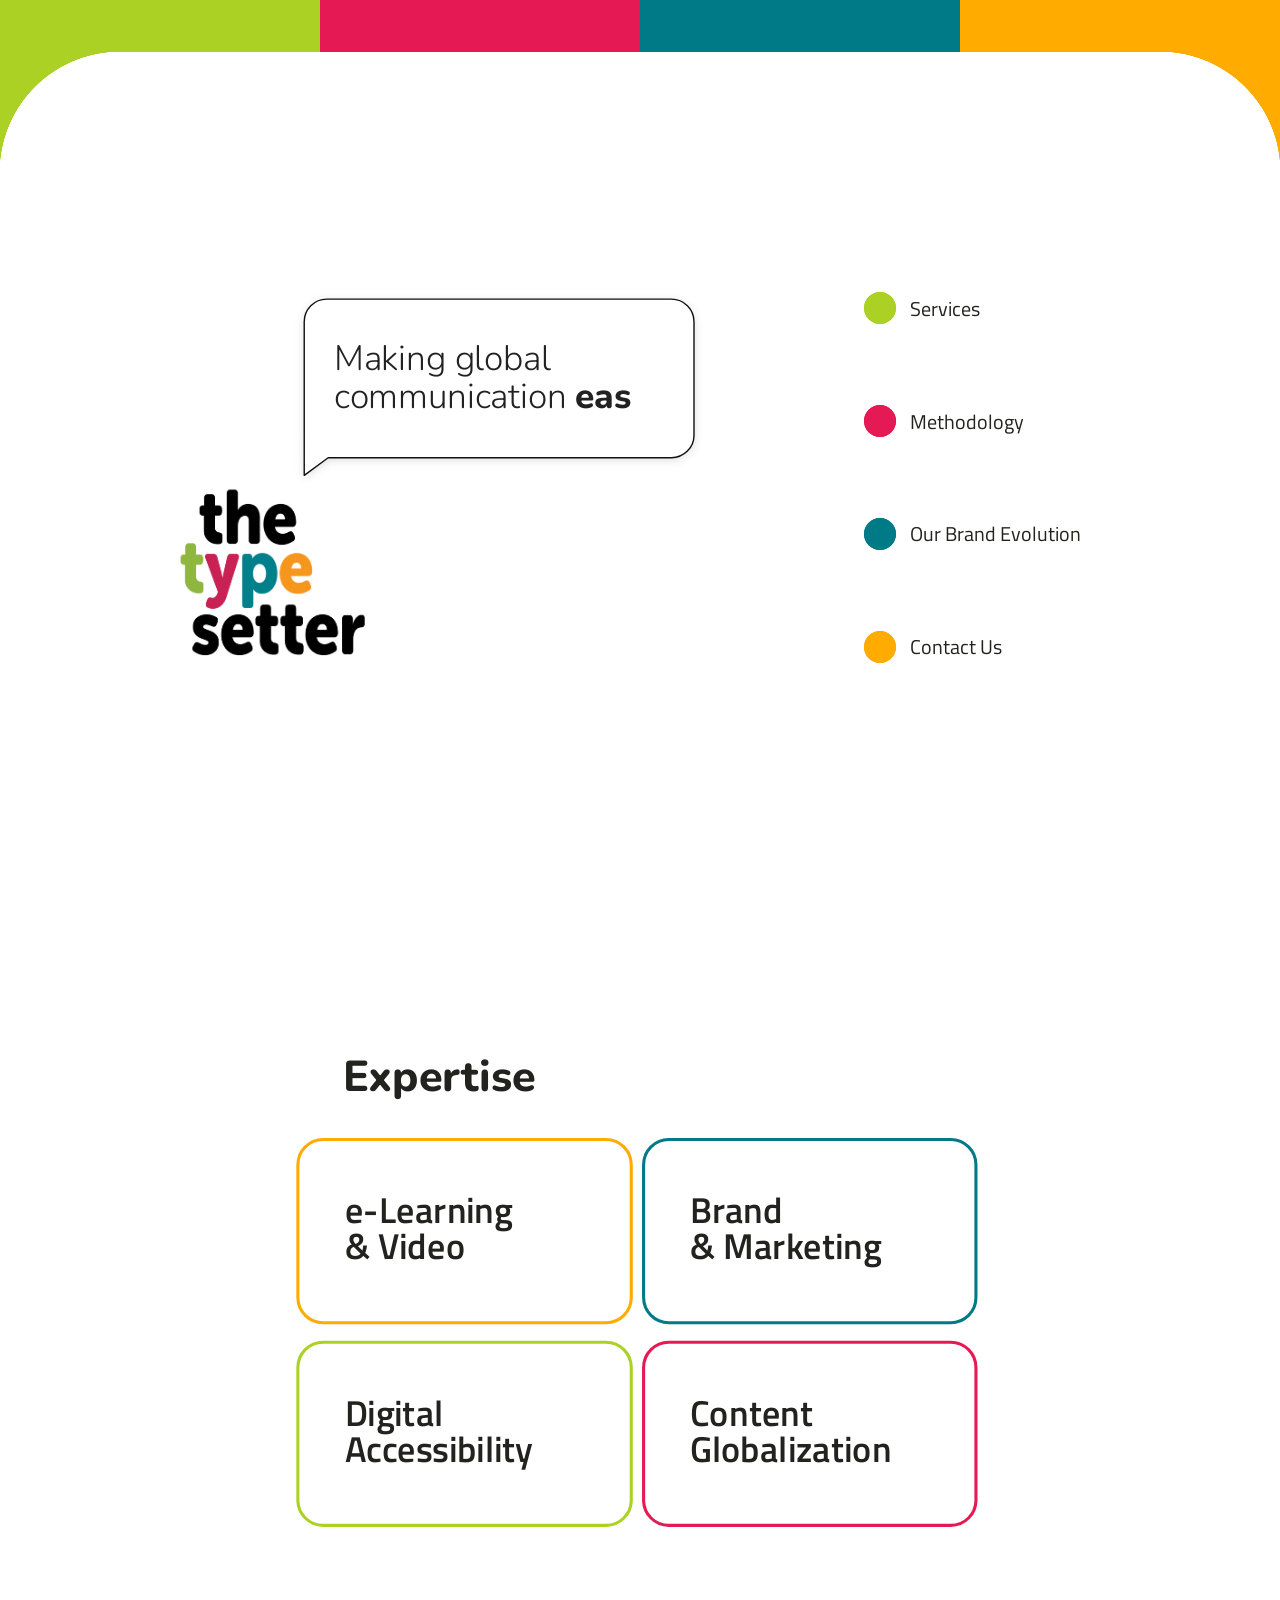
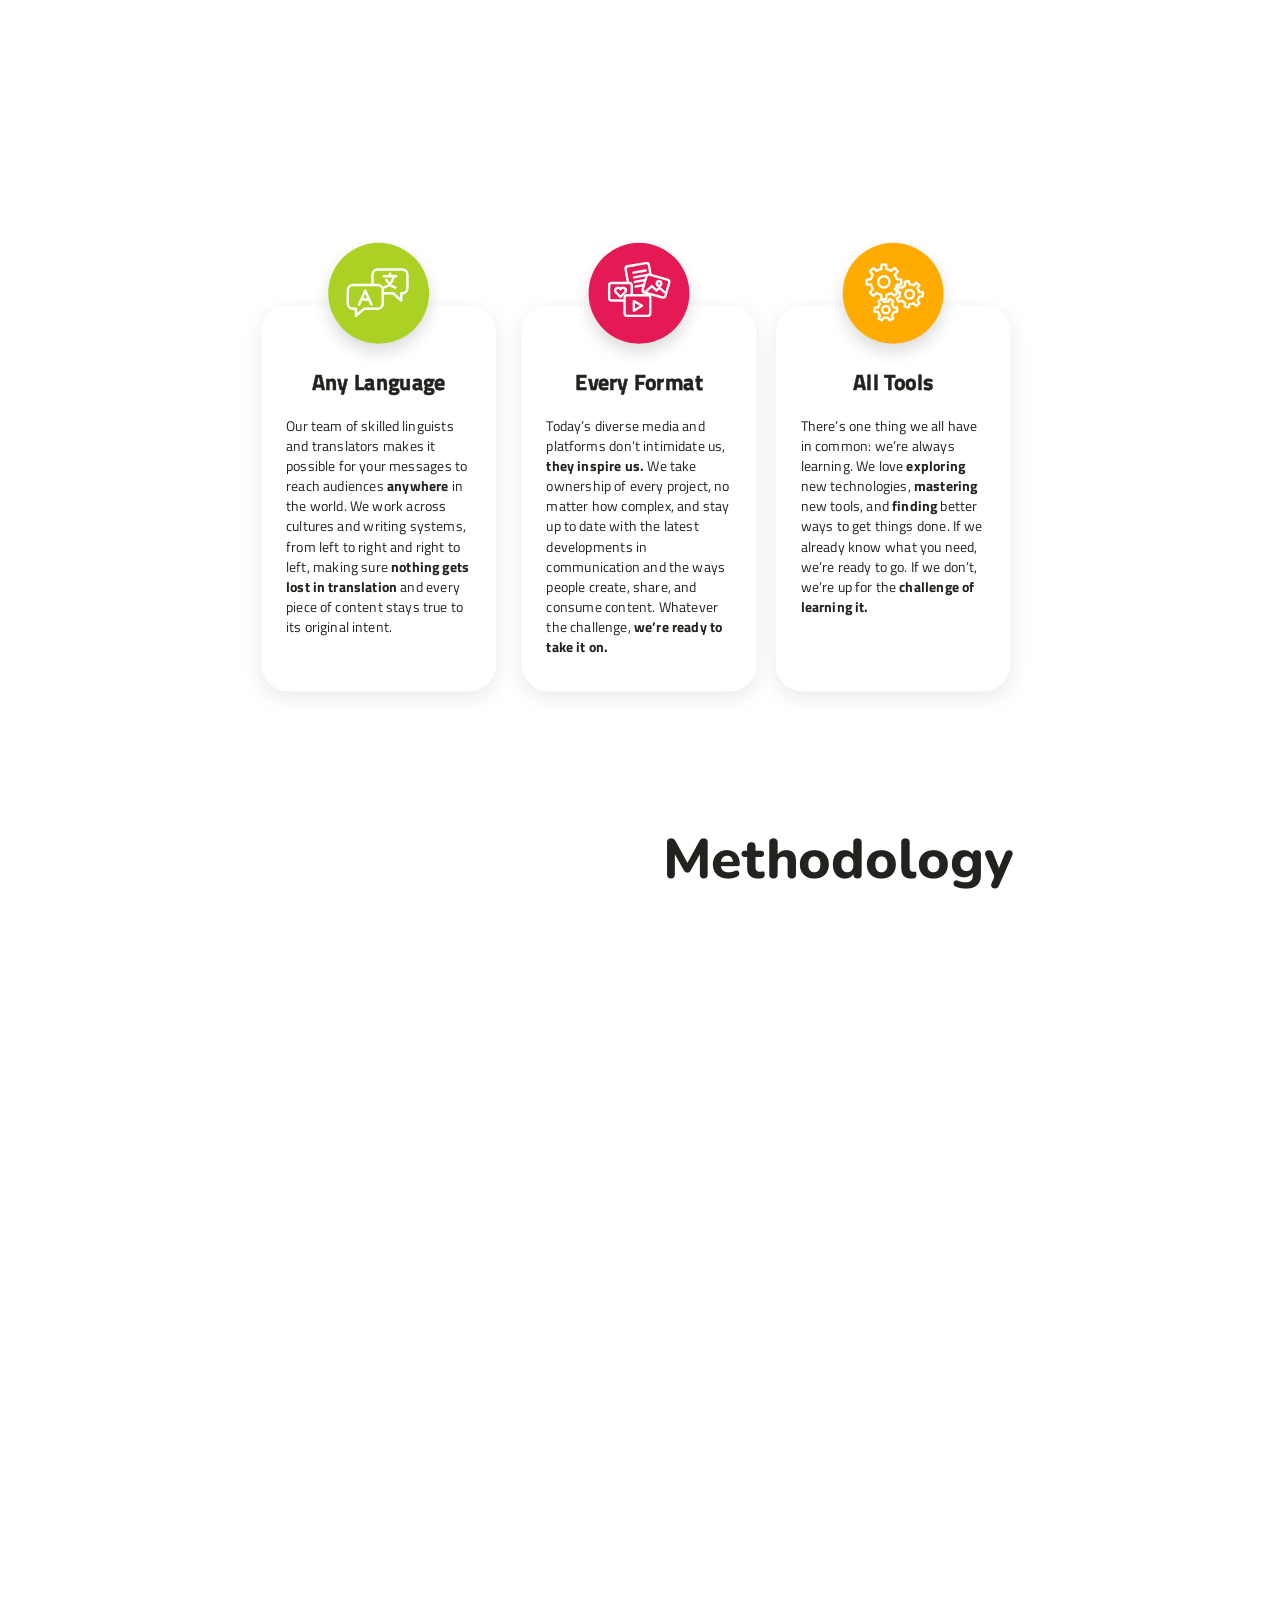
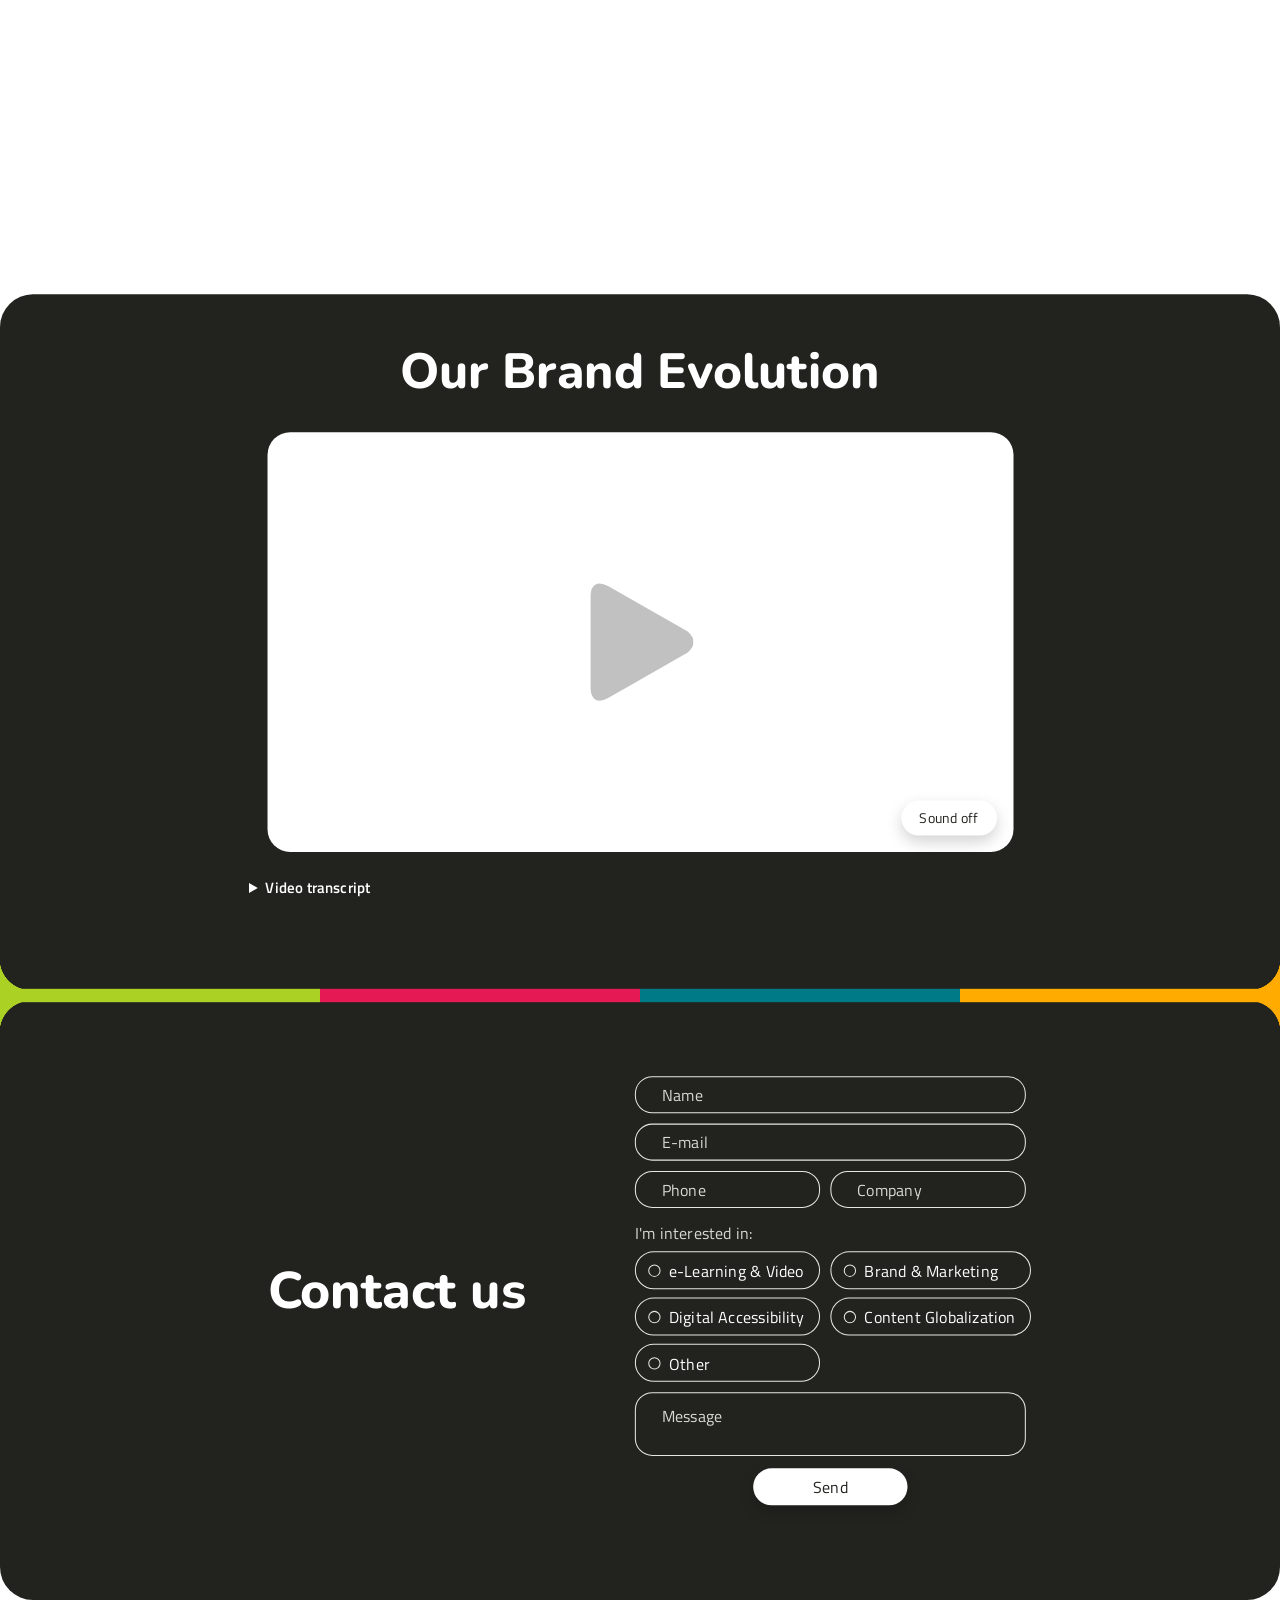
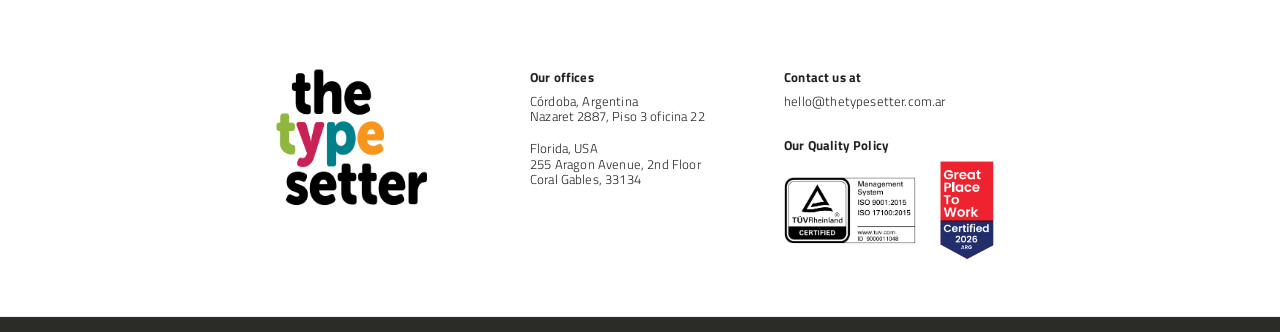
==== commit 617be3cc: "Accessibility audit fixes: card toggle, contrast, landmarks, transcript - Expertise cards toggle ope" ====
--- a/index.html
+++ b/index.html
@@ -59,8 +59,8 @@
     <section class="tagline" data-screen-label="Tagline"></section>
 
     <!-- ============ EXPERTISE ============ -->
-    <section class="expertise" id="services" data-screen-label="Expertise">
-      <h2 class="expertise-title">Expertise</h2>
+    <section class="expertise" id="services" data-screen-label="Expertise" aria-labelledby="expertise-heading">
+      <h2 class="expertise-title" id="expertise-heading">Expertise</h2>
 
       <div class="ex-grid" id="exGrid">
         <article class="ex-card" style="--c:var(--o)">
@@ -144,11 +144,11 @@
     </section>
 
     <!-- ============ METHODOLOGY ============ -->
-    <section class="method" id="methodology" data-screen-label="Methodology">
-      <h2 class="method-title">Methodology</h2>
+    <section class="method" id="methodology" data-screen-label="Methodology" aria-labelledby="method-heading">
+      <h2 class="method-title" id="method-heading">Methodology</h2>
 
       <div class="steps">
-        <div class="step step--1" style="--c:var(--g)">
+        <div class="step step--1" style="--c:var(--g);--fg:var(--ink)">
           <h3 class="step-label">Explore</h3>
           <div class="step-num">01</div>
           <p class="step-text">Before we propose, we understand. We get to know your goals, audience, content and context, and spot gaps before they become problems.</p>
@@ -163,7 +163,7 @@
           <div class="step-num">03</div>
           <p class="step-text">Let’s make it happen. We bring together the right skills to write, design, translate, produce and build, in any language, format and channel.</p>
         </div>
-        <div class="step step--4" style="--c:var(--o)">
+        <div class="step step--4" style="--c:var(--o);--fg:var(--ink)">
           <h3 class="step-label">Deliver &amp; Improve</h3>
           <div class="step-num">04</div>
           <p class="step-text">On time and ready to use. Then we look at what worked, from your feedback to campaign results, to make the next project even better.</p>
@@ -172,7 +172,7 @@
     </section>
 
     <!-- ============ BRAND EVOLUTION + CONTACT ============ -->
-    <section class="showcase">
+    <section class="showcase" aria-labelledby="brand-evolution">
       <h2 class="showcase-title" id="brand-evolution" data-screen-label="Brand Evolution">Our Brand Evolution</h2>
       <div class="video" id="brandVideo">
         <video class="video-media" muted playsinline loop preload="none" poster="assets/video/tts-intro-poster.jpg" aria-label="The Typesetter brand evolution video">
@@ -186,6 +186,23 @@
         <button class="video-sound" type="button">Sound off</button>
       </div>
 
+      <details class="video-transcript">
+        <summary>Video transcript</summary>
+        <p>The video plays the on-screen text below, read aloud by a voice-over.</p>
+        <ol>
+          <li>The Typesetter logo, with the tagline “Making words look good”.</li>
+          <li>“Twenty years ago, we started with a simple question: could our creativity make global communication easier?”</li>
+          <li>“The industry kept changing.” Four icons appear: Languages, Formats, Technologies and Challenges.</li>
+          <li>“We kept finding new ways forward.”</li>
+          <li>“We built our greatest strength: a team that listens, finds solutions, and treats every project as its own.”</li>
+          <li>“Today, our identity evolves to reflect who we’ve become: a trusted partner, a creative problem solver.”</li>
+          <li>“Any language. Every format. All tools.”</li>
+          <li>“One team.” Photos of the team at events.</li>
+          <li>“20 years of evolution. Different appearance. Same essence.”</li>
+          <li>The new logo, with the line “Making global communication easy.”</li>
+        </ol>
+      </details>
+
       <div class="stripes" aria-hidden="true">
         <div class="stripe stripe--first" style="--c:var(--g)"></div>
         <div class="stripe" style="--c:var(--m)"></div>
@@ -194,8 +211,8 @@
       </div>
 
       <div class="contact" id="contact" data-screen-label="Contact">
-        <h2 class="contact-title">Contact us</h2>
-        <form class="contact-form" id="contactForm" action="https://api.web3forms.com/submit" method="POST" novalidate>
+        <h2 class="contact-title" id="contact-heading">Contact us</h2>
+        <form class="contact-form" id="contactForm" aria-labelledby="contact-heading" action="https://api.web3forms.com/submit" method="POST" novalidate>
           <input type="hidden" name="access_key" value="090d9281-b4d4-4661-9116-a260f2d35d1e">
           <input type="hidden" name="subject" value="New contact from The Typesetter website">
           <input type="hidden" name="from_name" value="The Typesetter Website">
--- a/css/styles.css
+++ b/css/styles.css
@@ -8,7 +8,7 @@
 :root {
   --g: #ABD125;
   --m: #E51A54;
-  --t: #008A98;
+  --t: #007A87;
   --o: #FFAB00;
   --ink: #22221E;
   --ink-2: #2B2B28;
@@ -255,9 +255,10 @@
 .ex-card {
   position: relative;
   overflow: hidden;
-  background: var(--c);
+  background: #fff;
+  border: 3px solid var(--c);
   border-radius: 26px;
-  color: #fff;
+  color: var(--ink);
   cursor: default;
   box-shadow: 0 0 0 rgba(0, 0, 0, 0);
   transition: box-shadow .4s;
@@ -342,7 +343,7 @@
   font-size: 21px;
   font-weight: 700;
   -webkit-text-stroke: 0.4px currentColor;
-  color: var(--c);
+  color: var(--ink);
 }
 .feature-text {
   position: relative;
@@ -373,7 +374,7 @@
   font-size: 24px;
   font-weight: 700;
   -webkit-text-stroke: 0.4px currentColor;
-  color: var(--c);
+  color: var(--ink);
   box-shadow: 0 6px 16px rgba(0, 0, 0, .07);
   clip-path: inset(0 100% 0 0 round 0 22px 22px 0);
   transition: clip-path .6s var(--ease-grid) .25s;
@@ -388,7 +389,7 @@
   display: flex;
   align-items: center;
   justify-content: center;
-  color: #fff;
+  color: var(--fg, #fff);
   font-family: 'Nunito', sans-serif;
   font-weight: 900;
   font-size: 50px;
@@ -412,6 +413,19 @@
 .step.is-on .step-text  { opacity: 1; transform: translateY(0); }
 
 /* ---------- Brand evolution + contacto ---------- */
+.video-transcript {
+  max-width: 760px;
+  margin: 24px auto 0;
+  padding: 0 24px;
+  font-size: 15px;
+  line-height: 1.45;
+}
+.video-transcript summary { cursor: pointer; font-weight: 600; }
+.video-transcript summary:focus-visible { outline: 2px solid #fff; outline-offset: 4px; }
+.video-transcript p { margin-top: 12px; }
+.video-transcript ol { margin: 10px 0 0 20px; padding: 0; }
+.video-transcript li { margin-top: 6px; }
+
 .showcase {
   position: relative;
   background: var(--ink);
--- a/css/responsive.css
+++ b/css/responsive.css
@@ -63,7 +63,7 @@
     width: 30px;
     height: 30px;
     border-radius: 50%;
-    border: 1.5px solid rgba(255, 255, 255, .8);
+    border: 1.5px solid currentColor;
     display: flex;
     align-items: center;
     justify-content: center;
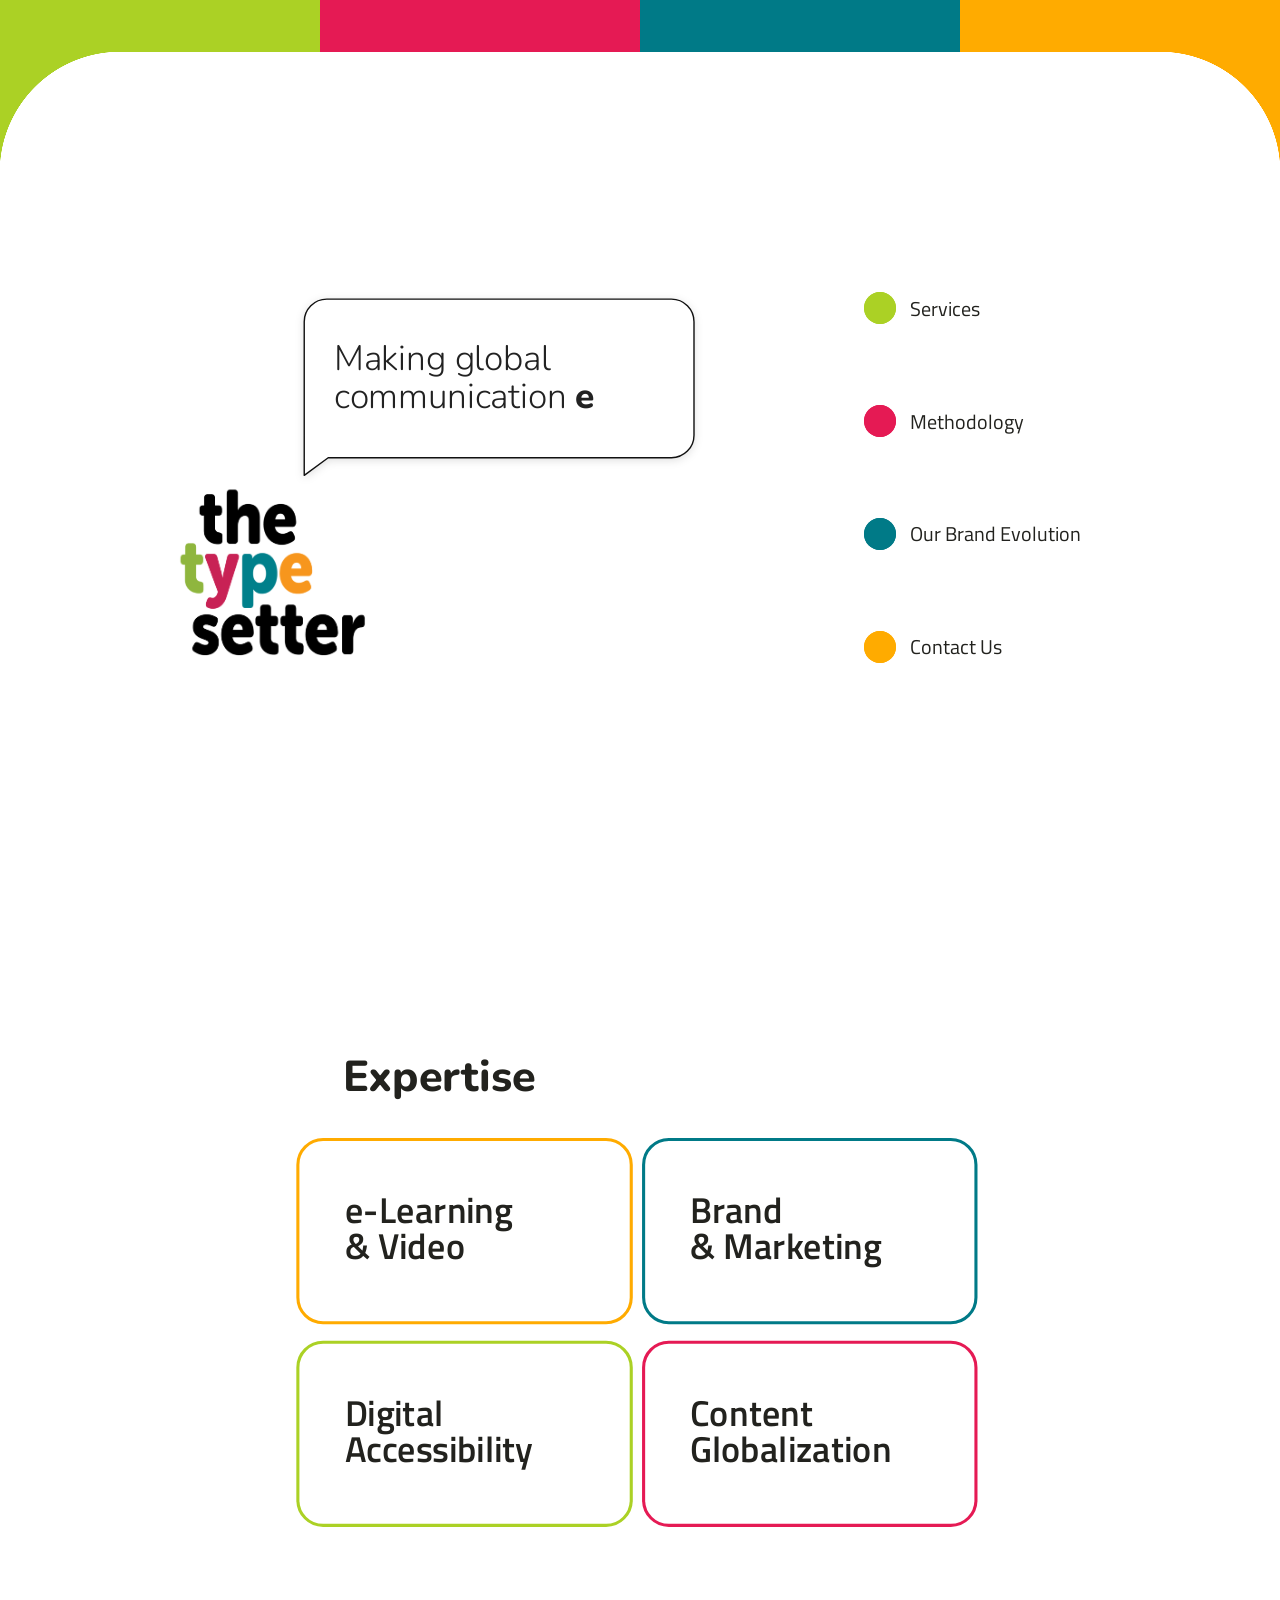
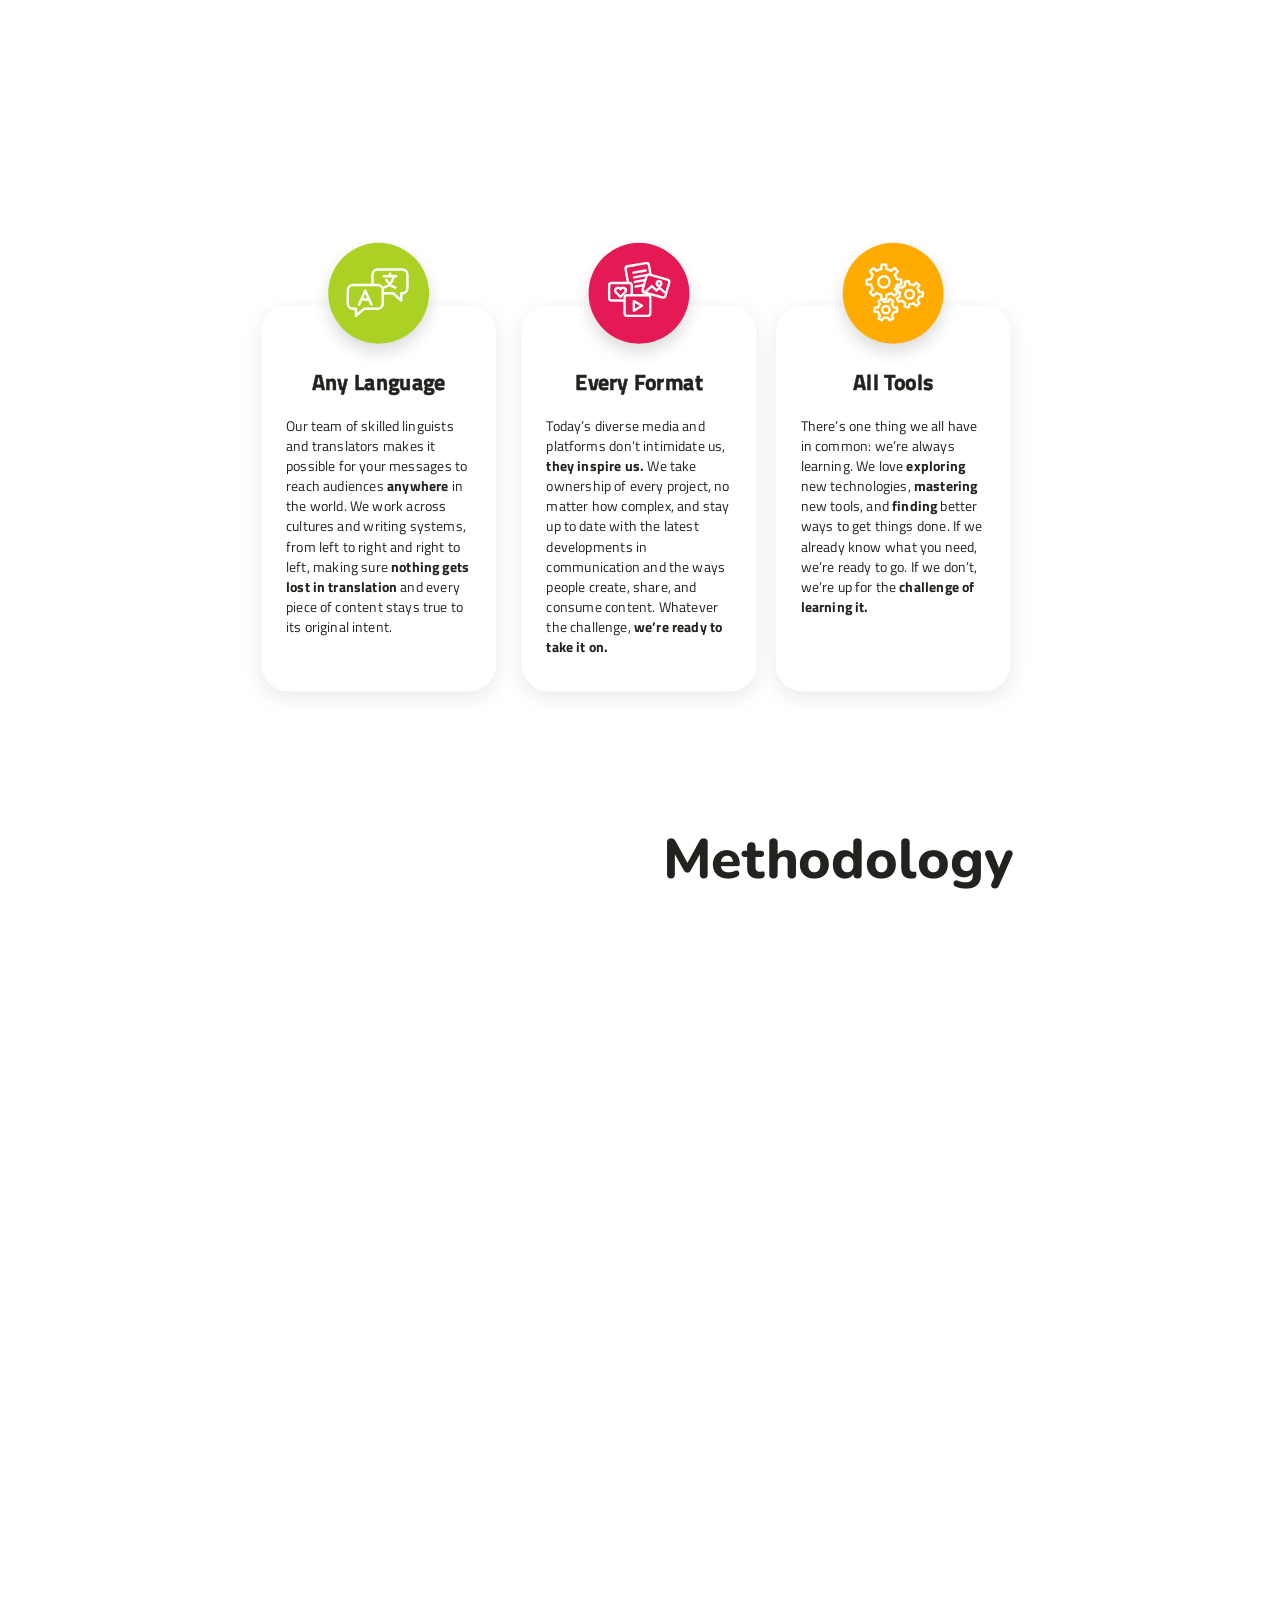
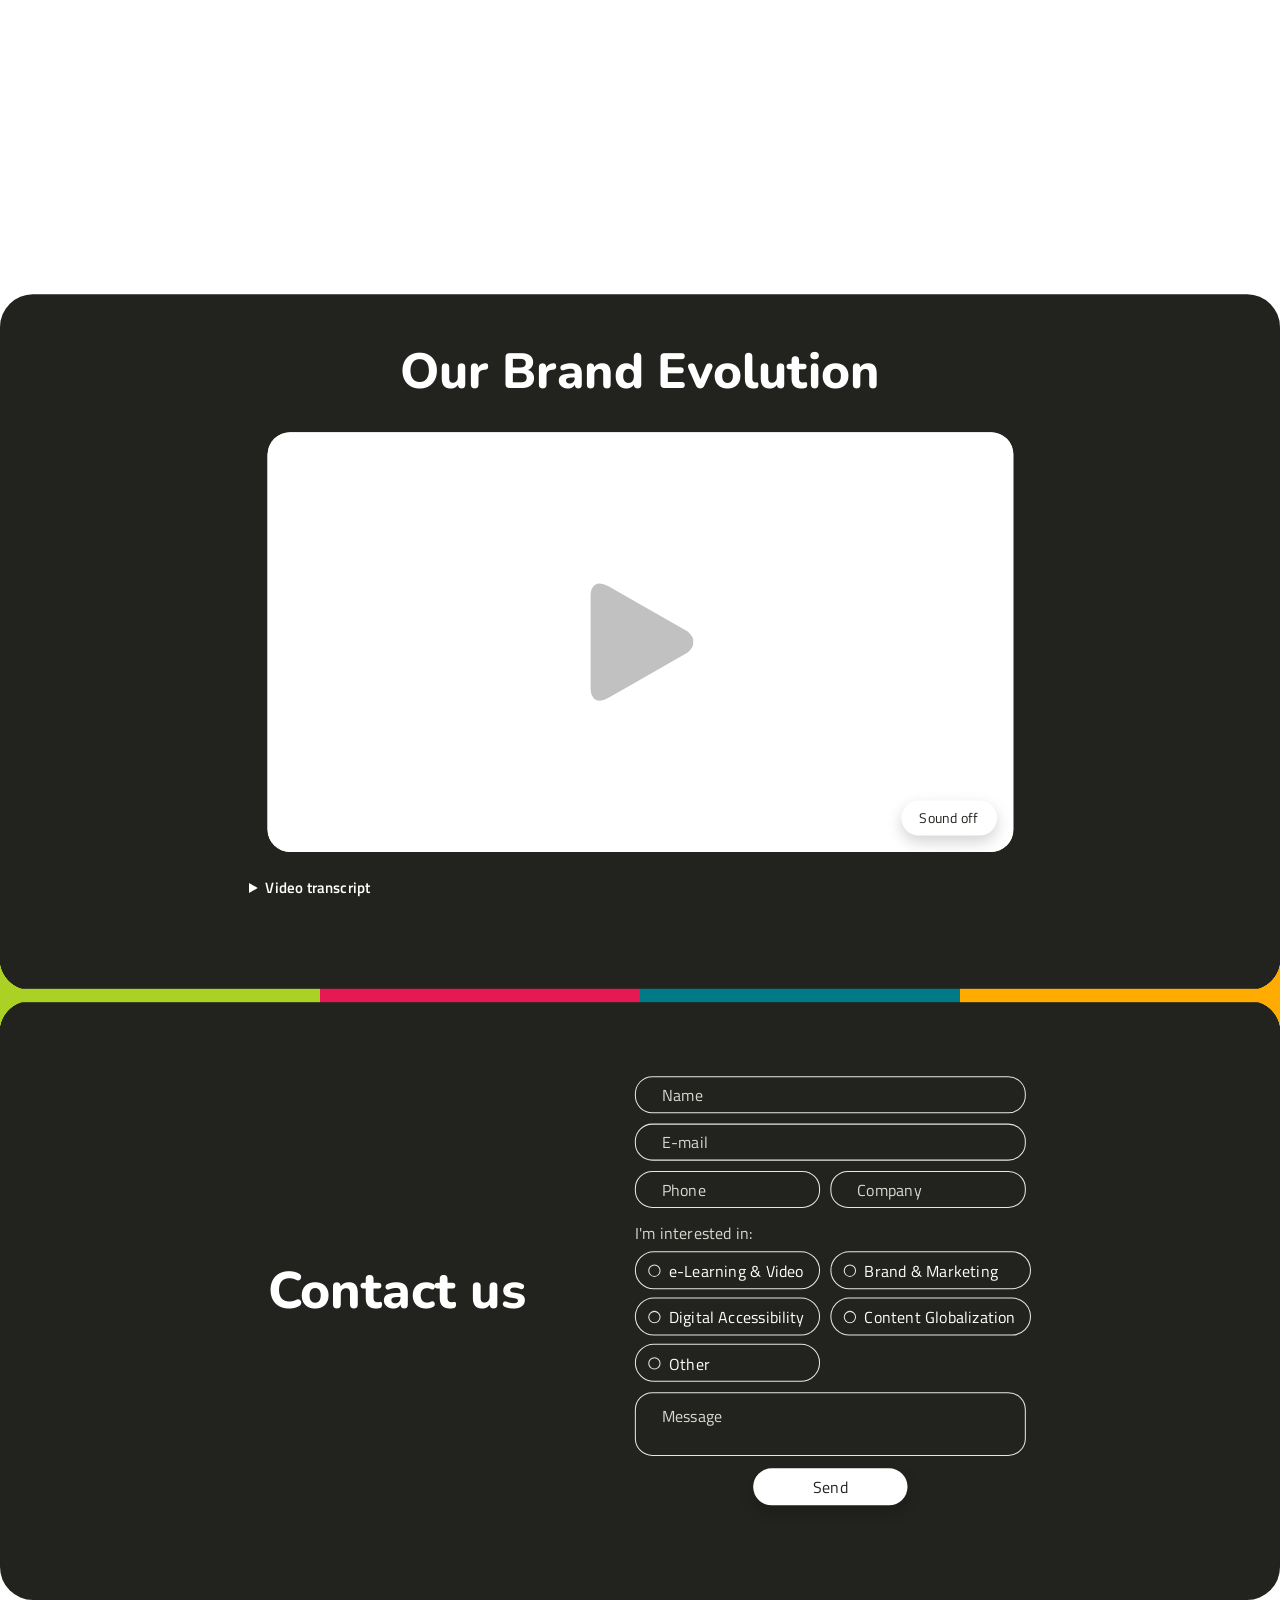
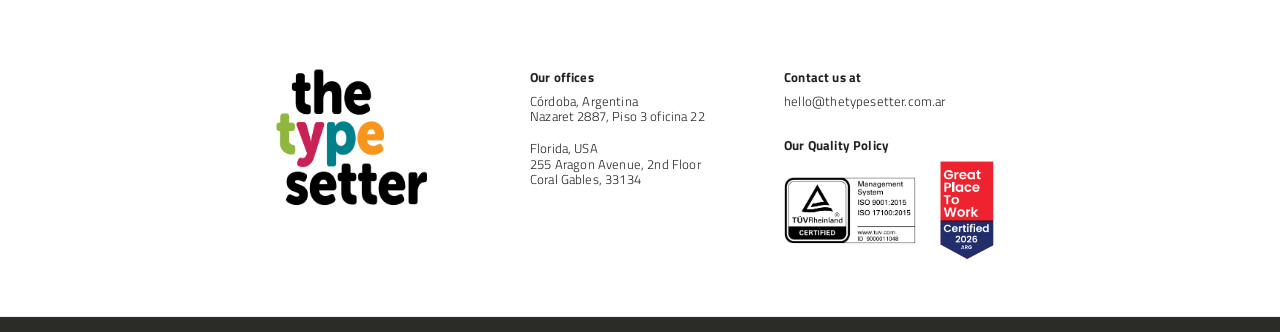
==== commit d6955fe3: "SEO + AI-search: head metadata, JSON-LD, root files, self-hosted fonts, server blocks - index.html: " ====
--- a/index.html
+++ b/index.html
@@ -4,13 +4,110 @@
   <meta charset="utf-8">
   <meta name="google" content="notranslate">
   <meta name="viewport" content="width=device-width, initial-scale=1">
-  <title>The Typesetter — Making global communication easy</title>
+  <title>The Typesetter | Translation, Localization &amp; Accessibility</title>
+  <meta name="description" content="The Typesetter is a team in Córdoba, Argentina providing translation, video localization, digital accessibility, e-learning and brand services worldwide.">
+  <link rel="canonical" href="https://www.thetypesetter.com.ar/">
+  <meta name="robots" content="index, follow, max-image-preview:large">
+  <meta name="theme-color" content="#ffffff">
+
+  <!-- Open Graph / Twitter (og-image.jpg = pending design asset, 1200x630) -->
+  <meta property="og:type" content="website">
+  <meta property="og:site_name" content="The Typesetter">
+  <meta property="og:locale" content="en_US">
+  <meta property="og:url" content="https://www.thetypesetter.com.ar/">
+  <meta property="og:title" content="The Typesetter | Translation, Localization &amp; Accessibility">
+  <meta property="og:description" content="The Typesetter is a team in Córdoba, Argentina providing translation, video localization, digital accessibility, e-learning and brand services worldwide.">
+  <meta property="og:image" content="https://www.thetypesetter.com.ar/assets/og/og-image.jpg">
+  <meta property="og:image:width" content="1200">
+  <meta property="og:image:height" content="630">
+  <meta name="twitter:card" content="summary_large_image">
+  <meta name="twitter:title" content="The Typesetter | Translation, Localization &amp; Accessibility">
+  <meta name="twitter:description" content="The Typesetter is a team in Córdoba, Argentina providing translation, video localization, digital accessibility, e-learning and brand services worldwide.">
+  <meta name="twitter:image" content="https://www.thetypesetter.com.ar/assets/og/og-image.jpg">
+
   <link rel="icon" type="image/png" sizes="64x64" href="assets/img/favicon.png">
-  <link rel="preconnect" href="https://fonts.googleapis.com">
-  <link rel="preconnect" href="https://fonts.gstatic.com" crossorigin>
-  <link href="https://fonts.googleapis.com/css2?family=Titillium+Web:wght@300;400;600;700&family=Nunito:wght@300;800;900&display=swap" rel="stylesheet">
+  <link rel="preload" href="assets/img/logo-tts-color.png" as="image" fetchpriority="high">
+  <link rel="preload" href="assets/fonts/nunito-latin-var.woff2" as="font" type="font/woff2" crossorigin>
+  <link rel="preload" href="assets/fonts/titillium-web-400.woff2" as="font" type="font/woff2" crossorigin>
   <link rel="stylesheet" href="css/styles.css">
   <link rel="stylesheet" href="css/responsive.css">
+
+  <script type="application/ld+json">
+  {
+    "@context": "https://schema.org",
+    "@graph": [
+      {
+        "@type": "ProfessionalService",
+        "@id": "https://www.thetypesetter.com.ar/#organization",
+        "name": "The Typesetter",
+        "url": "https://www.thetypesetter.com.ar/",
+        "logo": "https://www.thetypesetter.com.ar/assets/img/logo-tts-color.png",
+        "slogan": "Making global communication easy",
+        "email": "hello@thetypesetter.com.ar",
+        "address": [
+          {
+            "@type": "PostalAddress",
+            "streetAddress": "Nazaret 2887, Piso 3, Oficina 22",
+            "addressLocality": "Córdoba",
+            "addressCountry": "AR"
+          },
+          {
+            "@type": "PostalAddress",
+            "streetAddress": "255 Aragon Avenue, 2nd Floor",
+            "addressLocality": "Coral Gables",
+            "addressRegion": "Florida",
+            "postalCode": "33134",
+            "addressCountry": "US"
+          }
+        ],
+        "makesOffer": [
+          {
+            "@type": "Offer",
+            "itemOffered": {
+              "@type": "Service",
+              "name": "e-Learning & Video",
+              "description": "e-Learning Courses, AI Capsules, Motion Graphics, Corporate Assets, Training Experiences."
+            }
+          },
+          {
+            "@type": "Offer",
+            "itemOffered": {
+              "@type": "Service",
+              "name": "Brand & Marketing",
+              "description": "Visual Identity, Websites, Landing Pages, Social Media Campaigns, Analytics."
+            }
+          },
+          {
+            "@type": "Offer",
+            "itemOffered": {
+              "@type": "Service",
+              "name": "Digital Accessibility",
+              "description": "Document Remediation, Large Print, Alt Text, Audio Description, Closed Captions."
+            }
+          },
+          {
+            "@type": "Offer",
+            "itemOffered": {
+              "@type": "Service",
+              "name": "Content Globalization",
+              "description": "Translation, Multilingual DTP, Video Localization, Subtitling, Voice-over, Dubbing."
+            }
+          }
+        ]
+      },
+      {
+        "@type": "WebSite",
+        "@id": "https://www.thetypesetter.com.ar/#website",
+        "name": "The Typesetter",
+        "url": "https://www.thetypesetter.com.ar/",
+        "publisher": {
+          "@id": "https://www.thetypesetter.com.ar/#organization"
+        },
+        "inLanguage": "en"
+      }
+    ]
+  }
+  </script>
 </head>
 <body>
 
@@ -34,7 +131,7 @@
 
         <div class="hero-content">
           <div class="hero-brand">
-            <img class="hero-logo" src="assets/img/logo-tts-color.png" alt="the typesetter">
+            <img class="hero-logo" src="assets/img/logo-tts-color.png" width="985" height="881" fetchpriority="high" alt="the typesetter">
             <div class="hero-bubble">
               <svg class="hero-bubble-shape" viewBox="0 0 281 128" preserveAspectRatio="none" aria-hidden="true">
                 <path d="M19 1.5H263.5A16 16 0 0 1 279.5 17.5V98A16 16 0 0 1 263.5 114H20L3 126.5V17.5A16 16 0 0 1 19 1.5Z"/>
@@ -175,7 +272,7 @@
     <section class="showcase" aria-labelledby="brand-evolution">
       <h2 class="showcase-title" id="brand-evolution" data-screen-label="Brand Evolution">Our Brand Evolution</h2>
       <div class="video" id="brandVideo">
-        <video class="video-media" muted playsinline loop preload="none" poster="assets/video/tts-intro-poster.jpg" aria-label="The Typesetter brand evolution video">
+        <video class="video-media" muted playsinline loop preload="metadata" poster="assets/video/tts-intro-poster.jpg" aria-label="The Typesetter brand evolution video">
           <source data-src="assets/video/tts-intro-1080.webm" type="video/webm" media="(min-width: 768px)">
           <source data-src="assets/video/tts-intro-1080.mp4" type="video/mp4" media="(min-width: 768px)">
           <source data-src="assets/video/tts-intro-720.mp4" type="video/mp4">
@@ -253,7 +350,7 @@
     <!-- ============ FOOTER ============ -->
     <footer class="footer">
       <div class="footer-grid">
-        <img class="footer-logo" src="assets/img/logo-tts-color.png" alt="the typesetter">
+        <img class="footer-logo" src="assets/img/logo-tts-color.png" width="985" height="881" loading="lazy" decoding="async" alt="the typesetter">
         <div class="footer-col">
           <h2 class="footer-head">Our offices</h2>
           <div>Córdoba, Argentina<br><span lang="es">Nazaret 2887, Piso 3 oficina 22</span></div>
@@ -264,8 +361,8 @@
           <a class="footer-mail" href="mailto:hello@thetypesetter.com.ar">hello@thetypesetter.com.ar</a>
           <h2 class="footer-head footer-head--quality">Our Quality Policy</h2>
           <div class="footer-certs">
-            <img class="footer-cert" src="assets/img/tuv-certified.png" alt="TÜV Rheinland Certified — ISO 9001:2015, ISO 17100:2015">
-            <img class="footer-gptw" src="assets/img/logo-great-place-to-work.png" alt="Great Place To Work — Certified 2026 Argentina">
+            <img class="footer-cert" src="assets/img/tuv-certified.png" width="1434" height="725" loading="lazy" decoding="async" alt="TÜV Rheinland Certified — ISO 9001:2015, ISO 17100:2015">
+            <img class="footer-gptw" src="assets/img/logo-great-place-to-work.png" width="88" height="161" loading="lazy" decoding="async" alt="Great Place To Work — Certified 2026 Argentina">
           </div>
         </div>
       </div>
--- a/css/styles.css
+++ b/css/styles.css
@@ -4,6 +4,16 @@
    al ancho de la ventana (igual que el diseño original).
    Tablet y mobile están en responsive.css
    ========================================================= */
+
+/* Fuentes autoalojadas (subset latin, mismas que Google Fonts).
+   Nunito: un único archivo variable, declarado en los 3 pesos usados. */
+@font-face { font-family: 'Nunito'; font-style: normal; font-weight: 300; font-display: swap; src: url(../assets/fonts/nunito-latin-var.woff2) format('woff2'); }
+@font-face { font-family: 'Nunito'; font-style: normal; font-weight: 800; font-display: swap; src: url(../assets/fonts/nunito-latin-var.woff2) format('woff2'); }
+@font-face { font-family: 'Nunito'; font-style: normal; font-weight: 900; font-display: swap; src: url(../assets/fonts/nunito-latin-var.woff2) format('woff2'); }
+@font-face { font-family: 'Titillium Web'; font-style: normal; font-weight: 300; font-display: swap; src: url(../assets/fonts/titillium-web-300.woff2) format('woff2'); }
+@font-face { font-family: 'Titillium Web'; font-style: normal; font-weight: 400; font-display: swap; src: url(../assets/fonts/titillium-web-400.woff2) format('woff2'); }
+@font-face { font-family: 'Titillium Web'; font-style: normal; font-weight: 600; font-display: swap; src: url(../assets/fonts/titillium-web-600.woff2) format('woff2'); }
+@font-face { font-family: 'Titillium Web'; font-style: normal; font-weight: 700; font-display: swap; src: url(../assets/fonts/titillium-web-700.woff2) format('woff2'); }
 
 :root {
   --g: #ABD125;
@@ -691,6 +701,7 @@
 }
 .footer-logo {
   width: 178px;
+  height: auto;
   margin: -12px 0 0 -10px;
   display: block;
 }
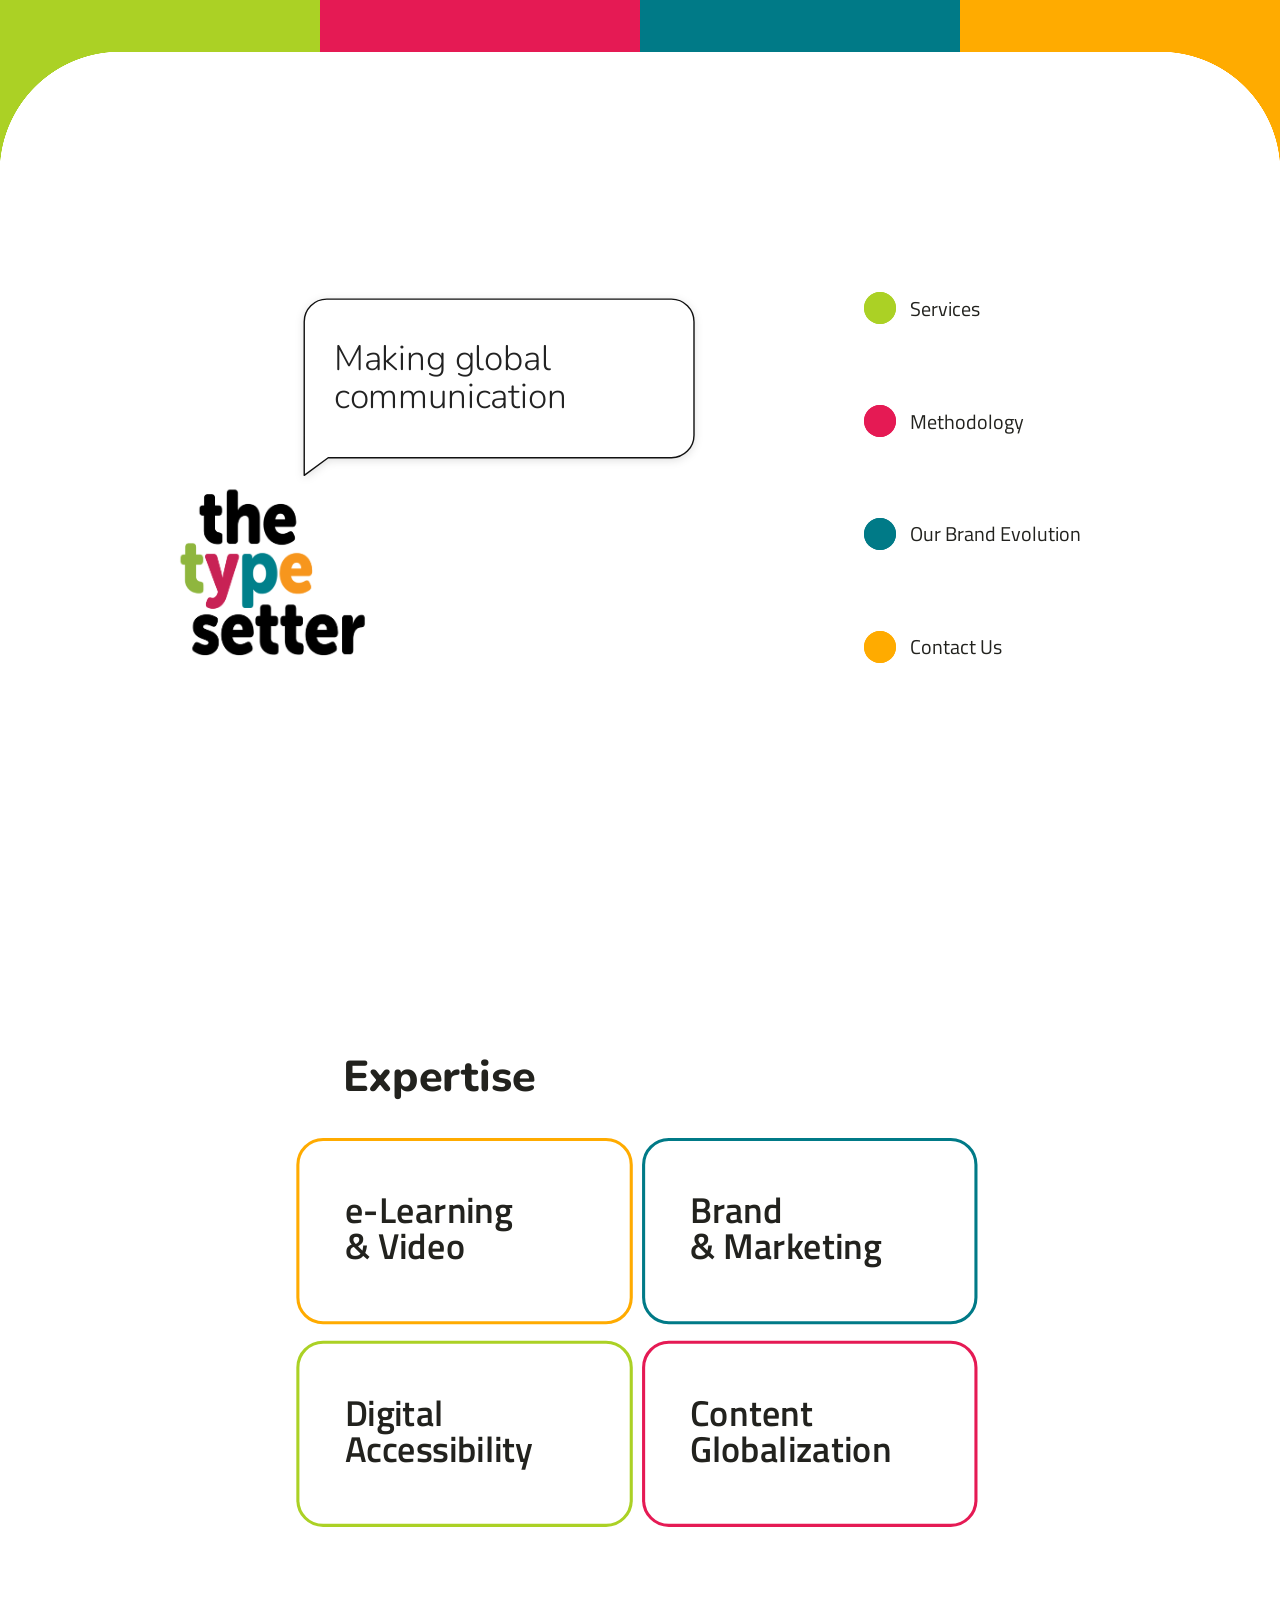
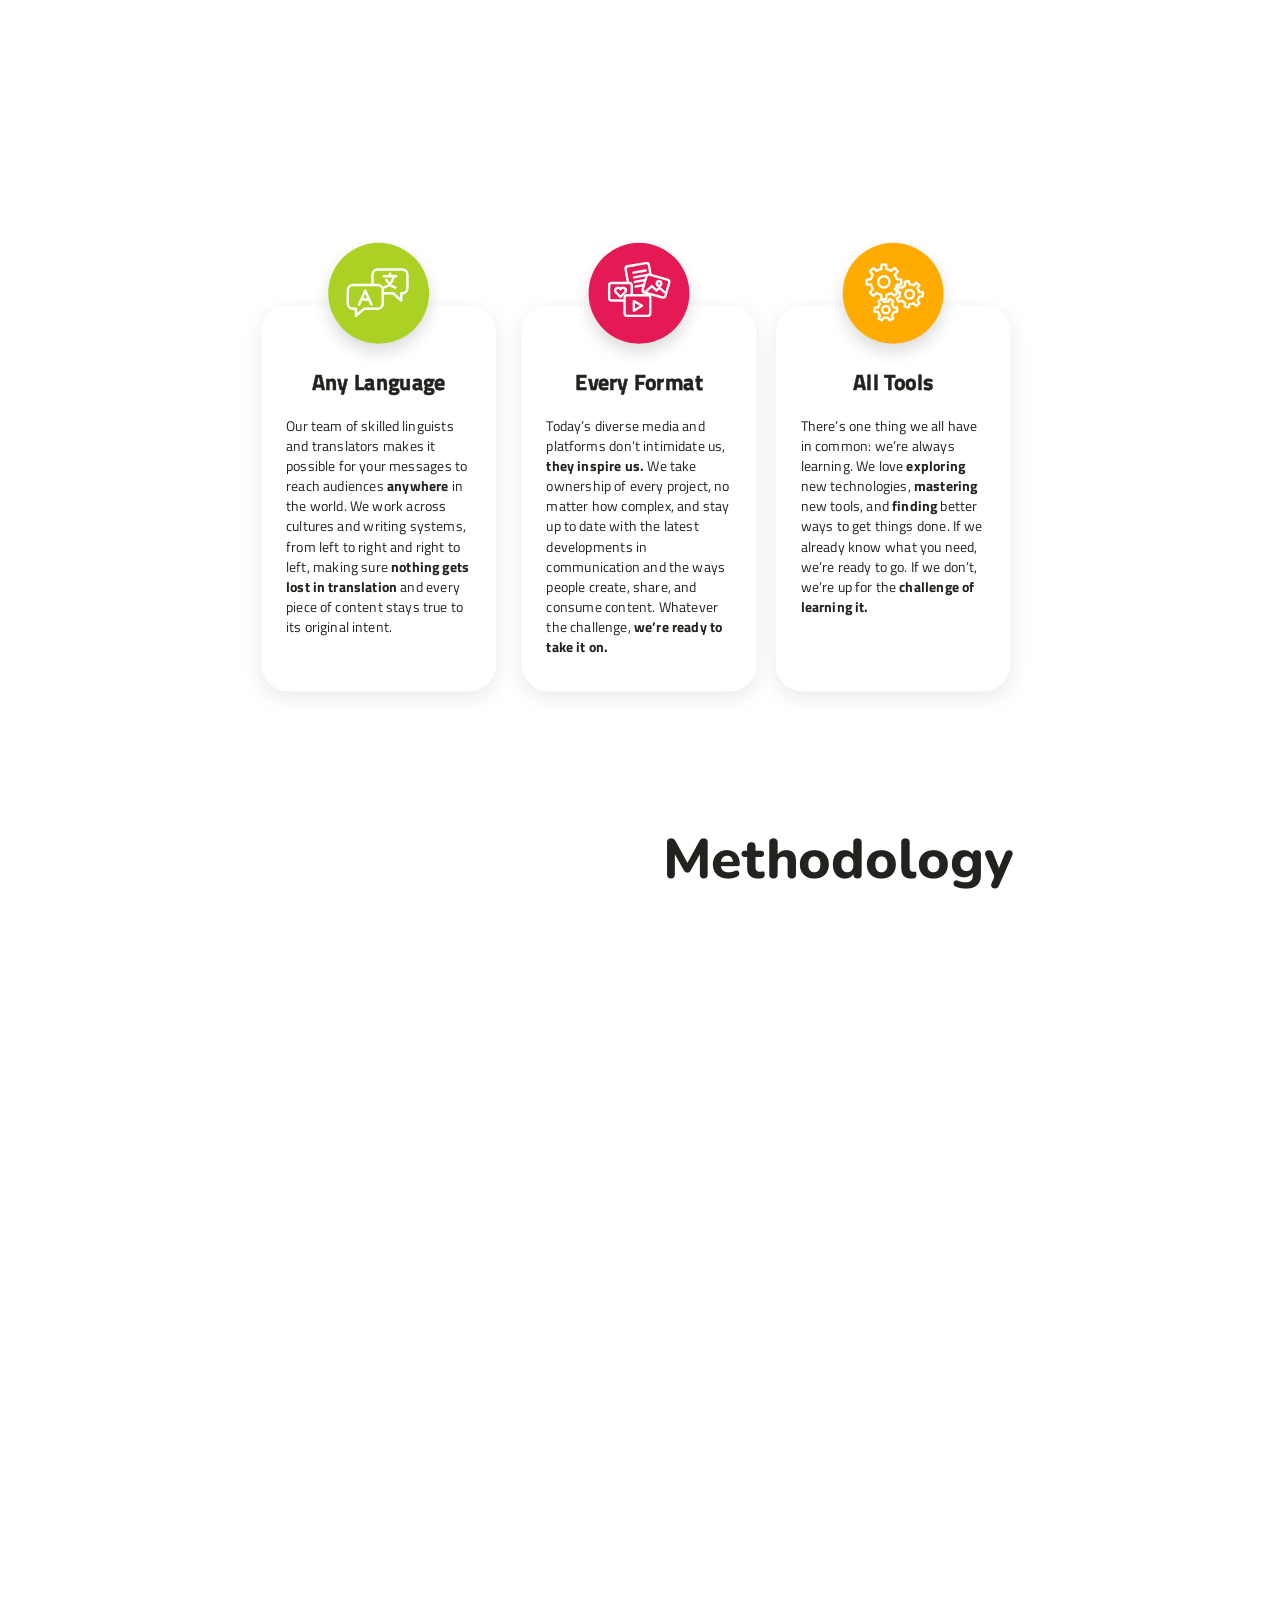
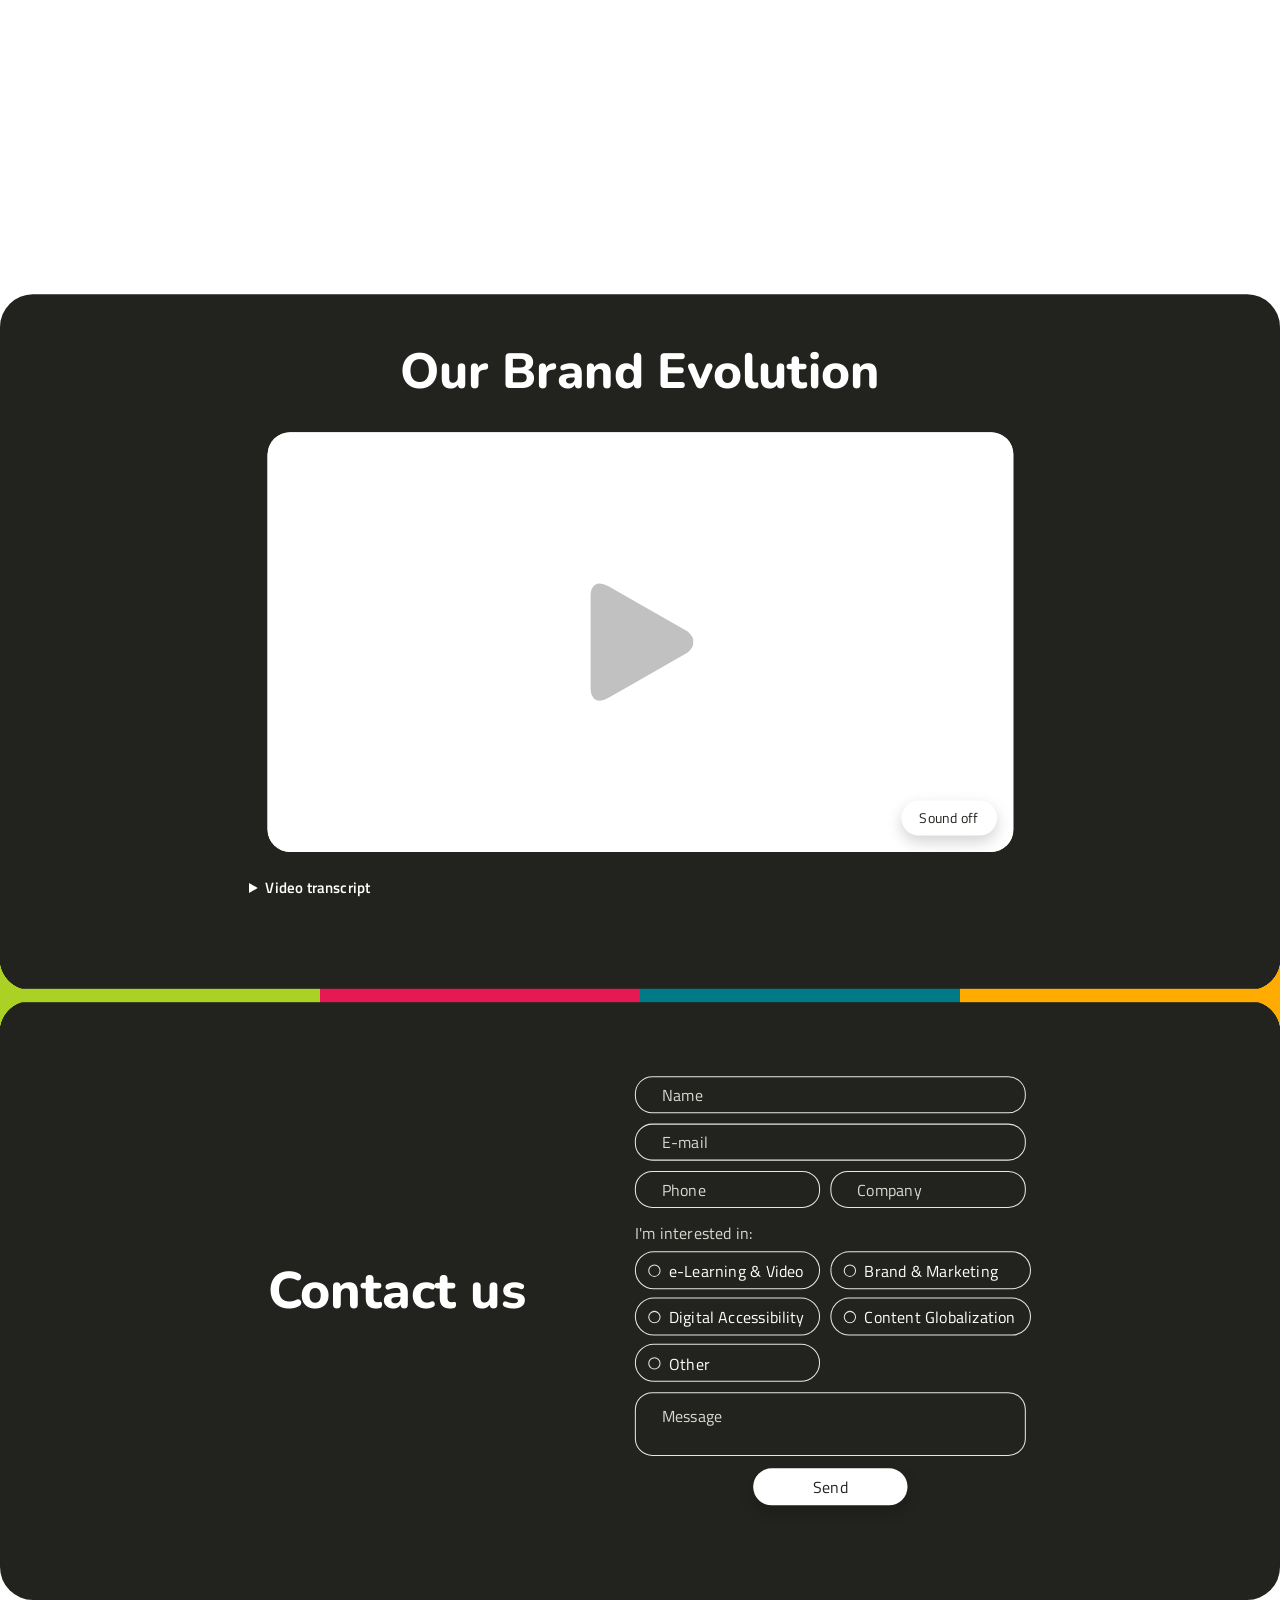
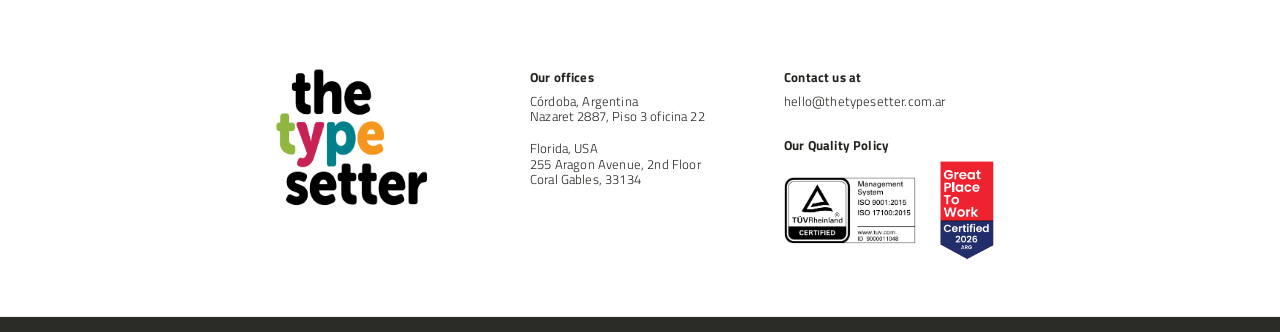
==== commit 438dc0c5: "main.js: coalesce refresh calls + batch layout reads; lossless WebP images - main.js: load/fonts.rea" ====
--- a/index.html
+++ b/index.html
@@ -26,7 +26,7 @@
   <meta name="twitter:image" content="https://www.thetypesetter.com.ar/assets/og/og-image.jpg">
 
   <link rel="icon" type="image/png" sizes="64x64" href="assets/img/favicon.png">
-  <link rel="preload" href="assets/img/logo-tts-color.png" as="image" fetchpriority="high">
+  <link rel="preload" href="assets/img/logo-tts-color.webp" as="image" type="image/webp" fetchpriority="high">
   <link rel="preload" href="assets/fonts/nunito-latin-var.woff2" as="font" type="font/woff2" crossorigin>
   <link rel="preload" href="assets/fonts/titillium-web-400.woff2" as="font" type="font/woff2" crossorigin>
   <link rel="stylesheet" href="css/styles.css">
@@ -131,7 +131,7 @@
 
         <div class="hero-content">
           <div class="hero-brand">
-            <img class="hero-logo" src="assets/img/logo-tts-color.png" width="985" height="881" fetchpriority="high" alt="the typesetter">
+            <picture><source srcset="assets/img/logo-tts-color.webp" type="image/webp"><img class="hero-logo" src="assets/img/logo-tts-color.png" width="985" height="881" fetchpriority="high" alt="the typesetter"></picture>
             <div class="hero-bubble">
               <svg class="hero-bubble-shape" viewBox="0 0 281 128" preserveAspectRatio="none" aria-hidden="true">
                 <path d="M19 1.5H263.5A16 16 0 0 1 279.5 17.5V98A16 16 0 0 1 263.5 114H20L3 126.5V17.5A16 16 0 0 1 19 1.5Z"/>
@@ -350,7 +350,7 @@
     <!-- ============ FOOTER ============ -->
     <footer class="footer">
       <div class="footer-grid">
-        <img class="footer-logo" src="assets/img/logo-tts-color.png" width="985" height="881" loading="lazy" decoding="async" alt="the typesetter">
+        <picture><source srcset="assets/img/logo-tts-color.webp" type="image/webp"><img class="footer-logo" src="assets/img/logo-tts-color.png" width="985" height="881" loading="lazy" decoding="async" alt="the typesetter"></picture>
         <div class="footer-col">
           <h2 class="footer-head">Our offices</h2>
           <div>Córdoba, Argentina<br><span lang="es">Nazaret 2887, Piso 3 oficina 22</span></div>
@@ -361,8 +361,8 @@
           <a class="footer-mail" href="mailto:hello@thetypesetter.com.ar">hello@thetypesetter.com.ar</a>
           <h2 class="footer-head footer-head--quality">Our Quality Policy</h2>
           <div class="footer-certs">
-            <img class="footer-cert" src="assets/img/tuv-certified.png" width="1434" height="725" loading="lazy" decoding="async" alt="TÜV Rheinland Certified — ISO 9001:2015, ISO 17100:2015">
-            <img class="footer-gptw" src="assets/img/logo-great-place-to-work.png" width="88" height="161" loading="lazy" decoding="async" alt="Great Place To Work — Certified 2026 Argentina">
+            <picture><source srcset="assets/img/tuv-certified.webp" type="image/webp"><img class="footer-cert" src="assets/img/tuv-certified.png" width="1434" height="725" loading="lazy" decoding="async" alt="TÜV Rheinland Certified — ISO 9001:2015, ISO 17100:2015"></picture>
+            <picture><source srcset="assets/img/logo-great-place-to-work.webp" type="image/webp"><img class="footer-gptw" src="assets/img/logo-great-place-to-work.png" width="88" height="161" loading="lazy" decoding="async" alt="Great Place To Work — Certified 2026 Argentina"></picture>
           </div>
         </div>
       </div>
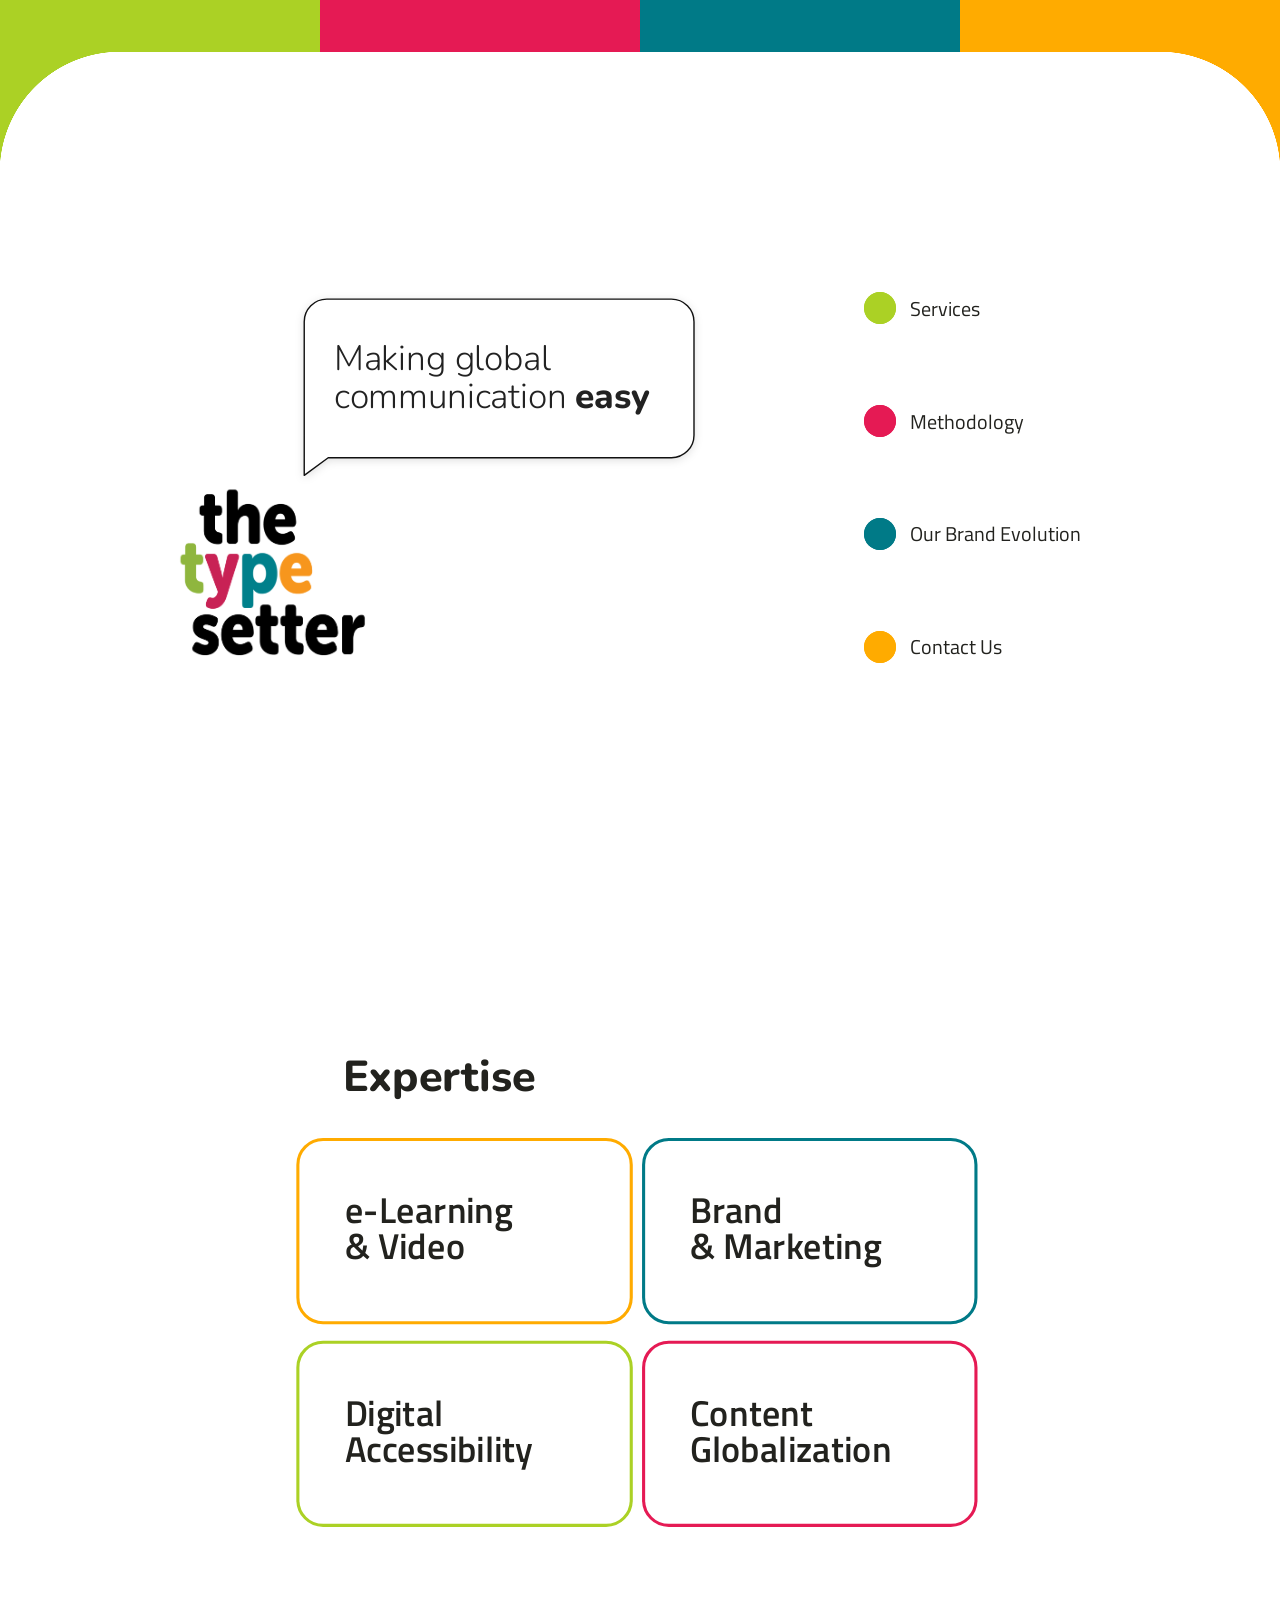
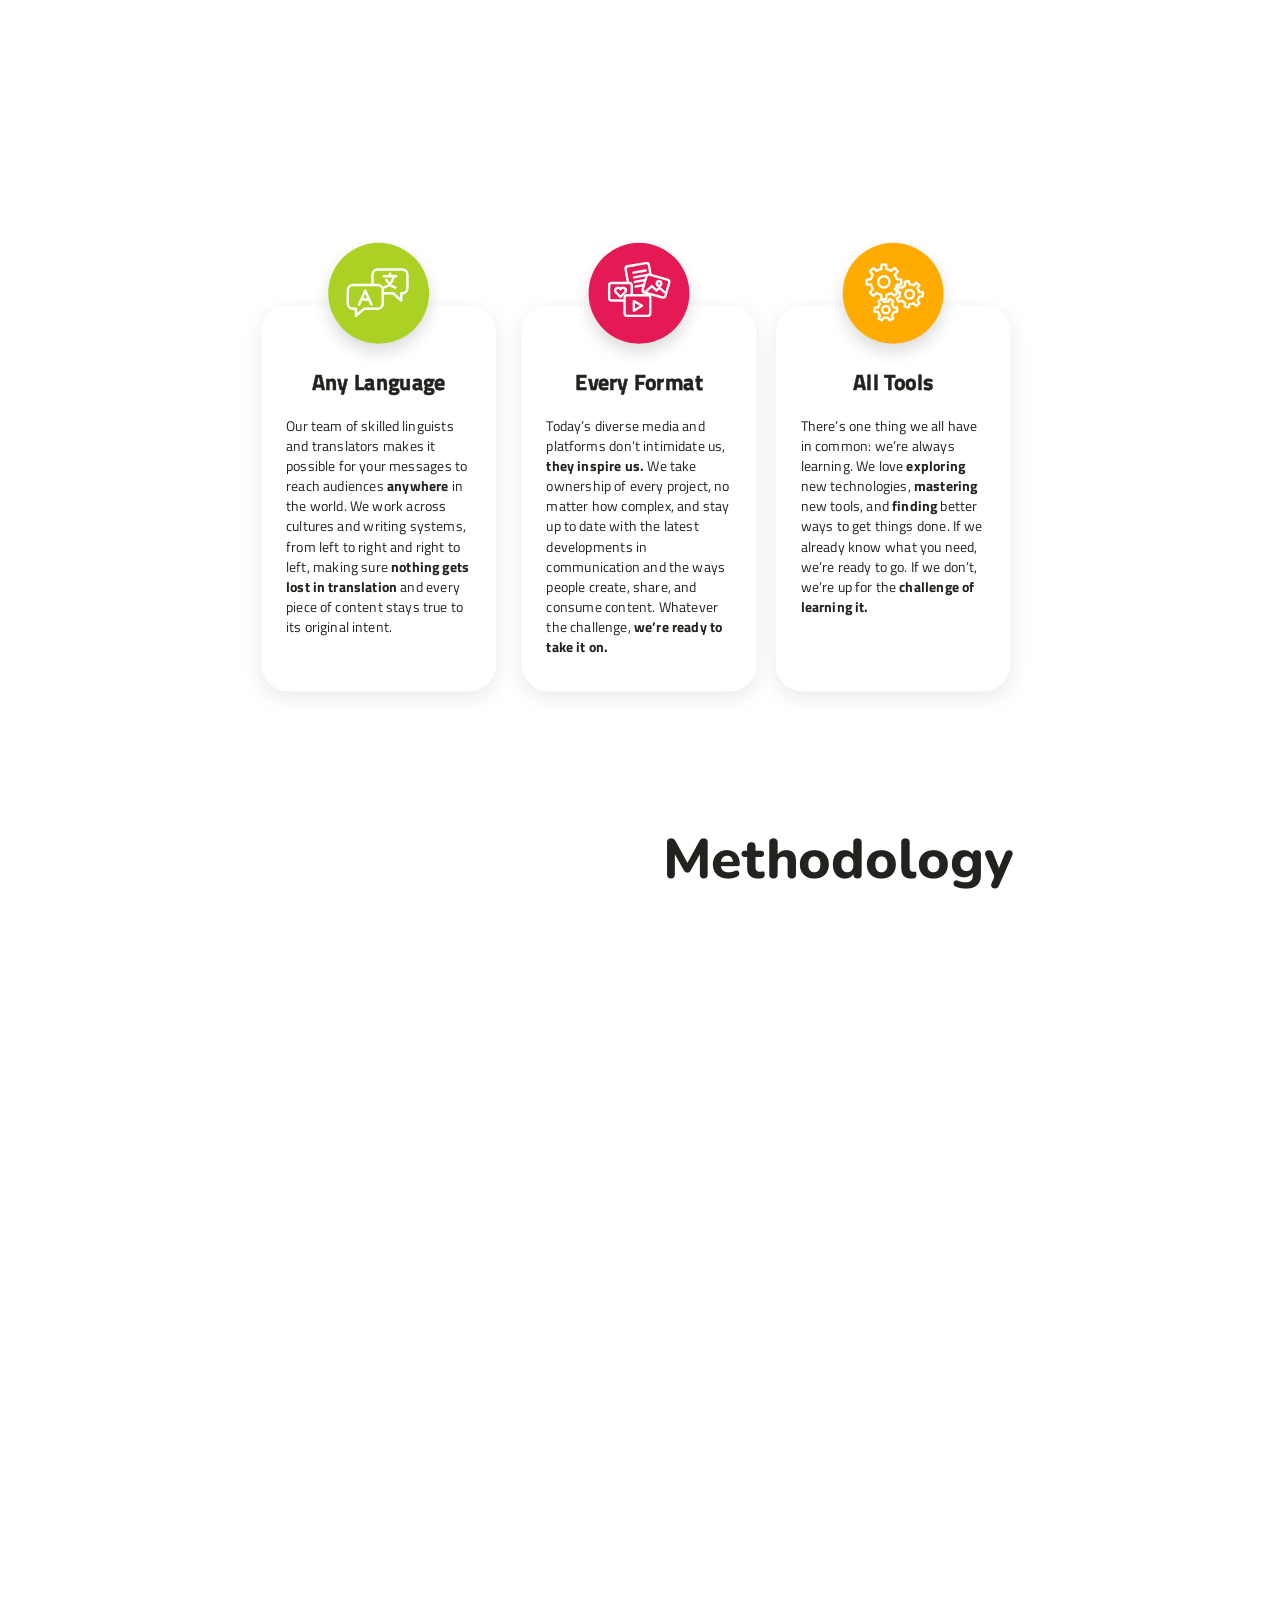
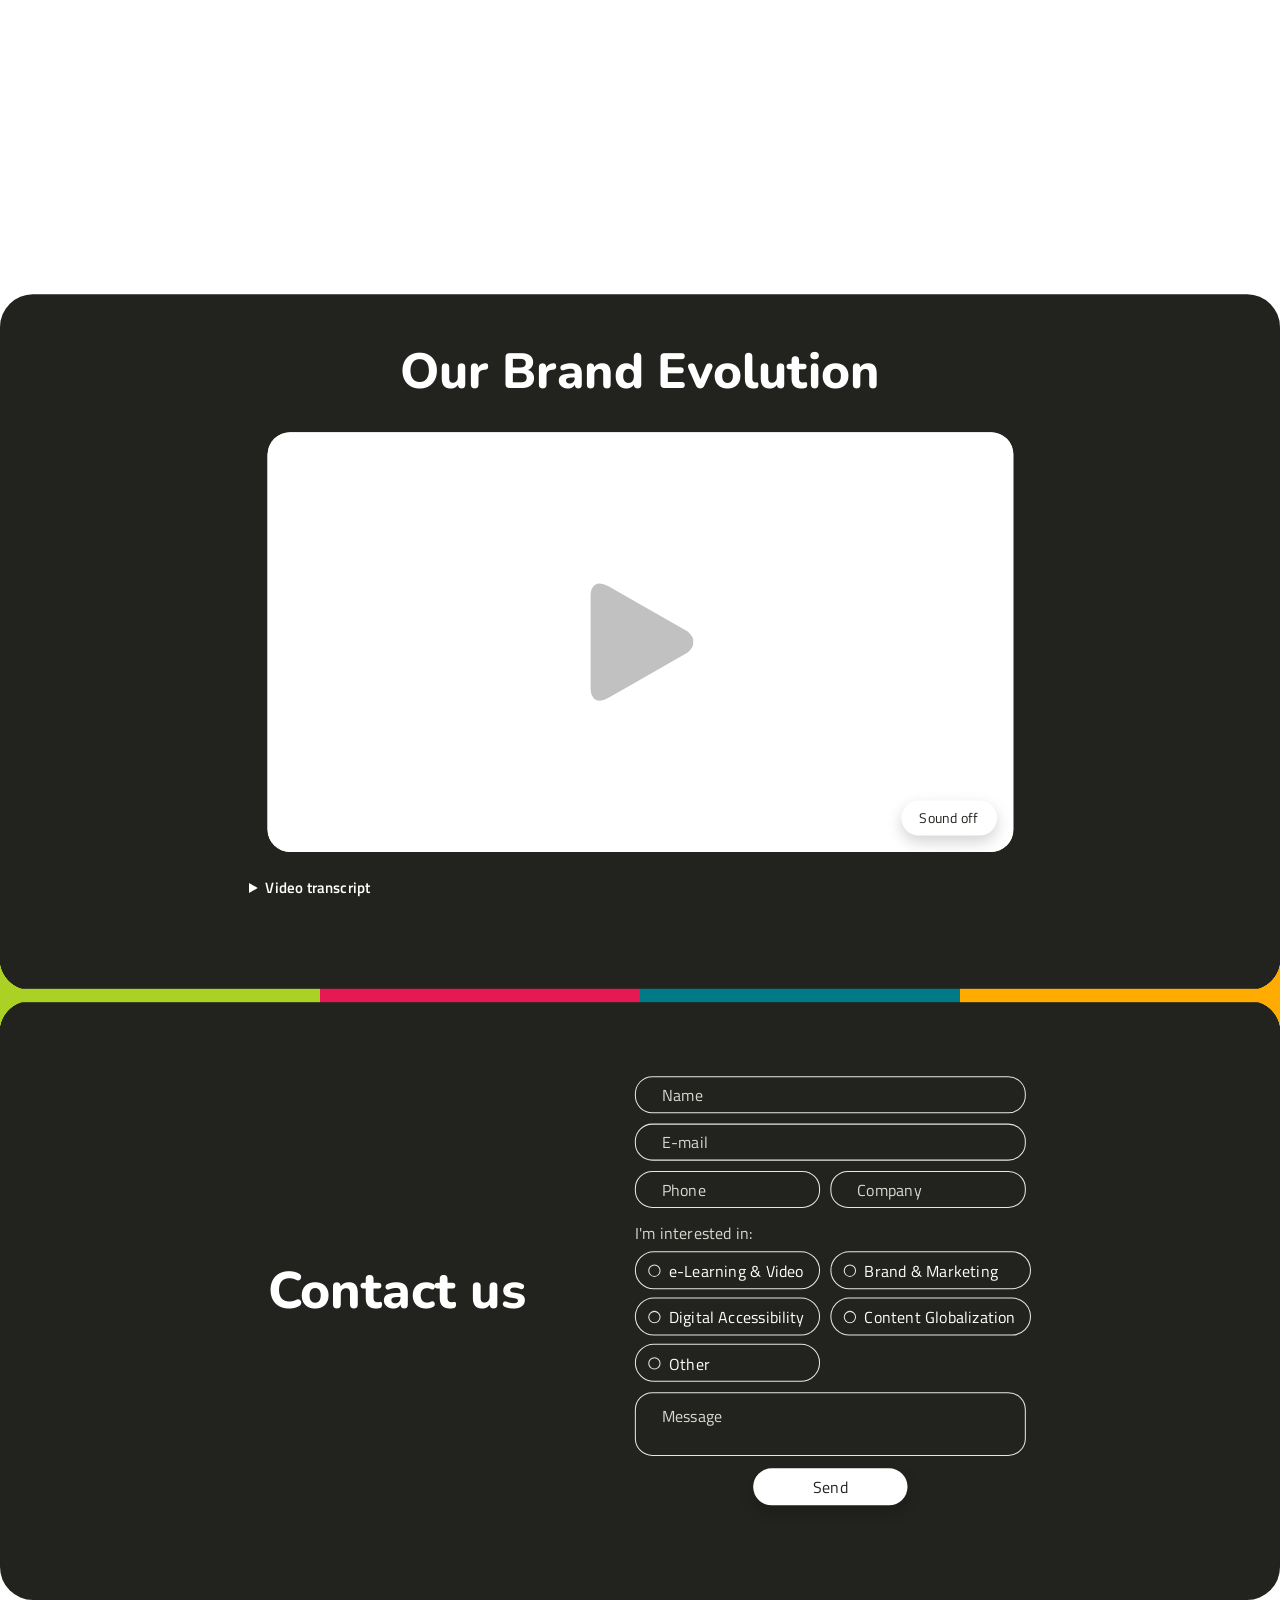
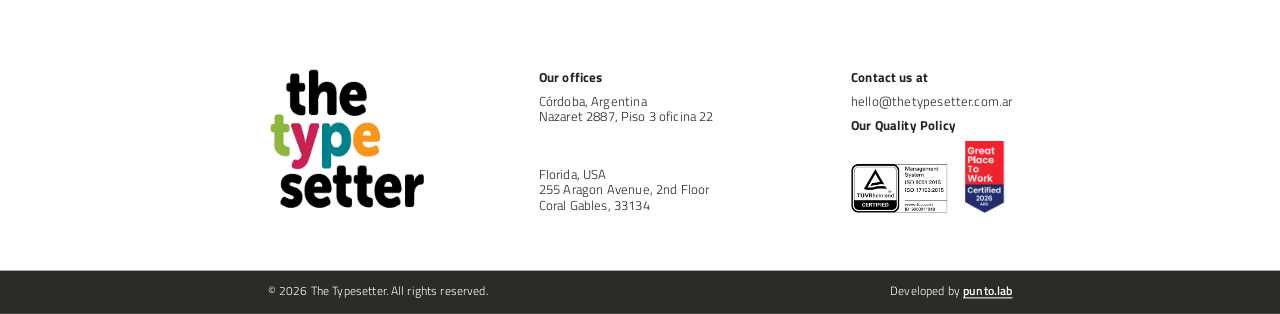
==== commit 4542c79a: "Footer: align logo/columns to shared height, spread across width, add copyright + developer credit C" ====
--- a/index.html
+++ b/index.html
@@ -366,7 +366,10 @@
           </div>
         </div>
       </div>
-      <div class="footer-bar"></div>
+      <div class="footer-bar">
+        <span>© 2026 The Typesetter. All rights reserved.</span>
+        <span>Developed by <a href="https://pedrogonzalez.com.ar/" target="_blank" rel="noopener">punto.lab</a></span>
+      </div>
     </footer>
 
   </div>
--- a/css/styles.css
+++ b/css/styles.css
@@ -693,45 +693,66 @@
 }
 .footer-grid {
   display: grid;
-  grid-template-columns: 255px 247px 1fr;
-  padding: 68px 0 56px 260px;
+  grid-template-columns: auto auto auto;
+  justify-content: space-between;
+  align-items: stretch;
+  padding: 68px 260px 56px 260px;
   font-size: 12.5px;
   line-height: 1.2;
   font-weight: 300;
 }
+.footer-grid > picture { display: block; position: relative; min-height: 0; width: 130px; }
+/* el alto del logo define la fila; el resto del contenido se reparte dentro */
 .footer-logo {
-  width: 178px;
-  height: auto;
-  margin: -12px 0 0 -10px;
+  /* el PNG trae margen transparente: se recorta para que lo visible
+     (la tipografía) toque la línea superior e inferior de las columnas */
+  position: absolute;
+  top: -8.7%;
+  left: -16px;
+  height: 117%;
+  width: auto;
+  max-width: none;
   display: block;
 }
+.footer-col { display: flex; flex-direction: column; }
 .footer-head {
   font-size: inherit;
   font-weight: 700;
   margin-bottom: 8px;
 }
-.footer-head--quality { margin-top: 28px; }
-.footer-office { margin-top: 16px; }
+.footer-head--quality { margin-top: auto; padding-top: 8px; }
+.footer-office { margin-top: auto; padding-top: 16px; }
 .footer-mail { font-weight: 300; }
 .footer-certs {
   display: flex;
-  align-items: center;
-  gap: 24px;
+  align-items: flex-end;
+  gap: 17px;
 }
 .footer-cert {
-  width: 128px;
+  width: 94px;
   height: auto;
   display: block;
 }
 .footer-gptw {
-  width: 52px;
+  width: 38px;
   height: auto;
   display: block;
 }
 .footer-bar {
-  height: 15px;
+  display: flex;
+  justify-content: space-between;
+  align-items: center;
+  gap: 8px 24px;
+  flex-wrap: wrap;
+  min-height: 30px;
+  padding: 6px 260px 6px 260px;
   background: var(--ink-2);
-}
+  color: #fff;
+  font-size: 11.5px;
+  line-height: 1.3;
+  font-weight: 300;
+}
+.footer-bar a { color: inherit; font-weight: 600; text-decoration: underline; text-underline-offset: 2px; }
 
 
 /* =========================================================
@@ -777,7 +798,8 @@
     margin-right: calc(var(--bleed, 0) * -1px);
   }
   .contact { padding-left: calc(260px + var(--bleed, 0) * 1px); }
-  .footer-grid { padding-left: calc(260px + var(--bleed, 0) * 1px); }
+  .footer-grid { padding-left: calc(260px + var(--bleed, 0) * 1px); padding-right: calc(260px + var(--bleed, 0) * 1px); }
+  .footer-bar { padding-left: calc(260px + var(--bleed, 0) * 1px); padding-right: calc(260px + var(--bleed, 0) * 1px); }
 
   .tagline {
     position: relative;
--- a/css/responsive.css
+++ b/css/responsive.css
@@ -181,6 +181,8 @@
     padding: 56px 40px 48px;
     font-size: 13.5px;
   }
+  .footer-grid > picture { min-width: 150px; }
+  .footer-bar { padding-left: 40px; padding-right: 40px; }
 }
 
 /* ---------- Tablet ---------- */
@@ -299,7 +301,9 @@
     padding: 48px 24px 40px;
     font-size: 14px;
   }
-  .footer-logo { width: 150px; margin: 0 0 0 -8px; }
+  .footer-grid > picture { position: static; }
+  .footer-bar { padding: 8px 24px; justify-content: center; text-align: center; }
+  .footer-logo { position: static; top: auto; left: auto; width: 150px; height: auto; margin: 0 0 0 -8px; }
 }
 
 @media (max-width: 420px) {
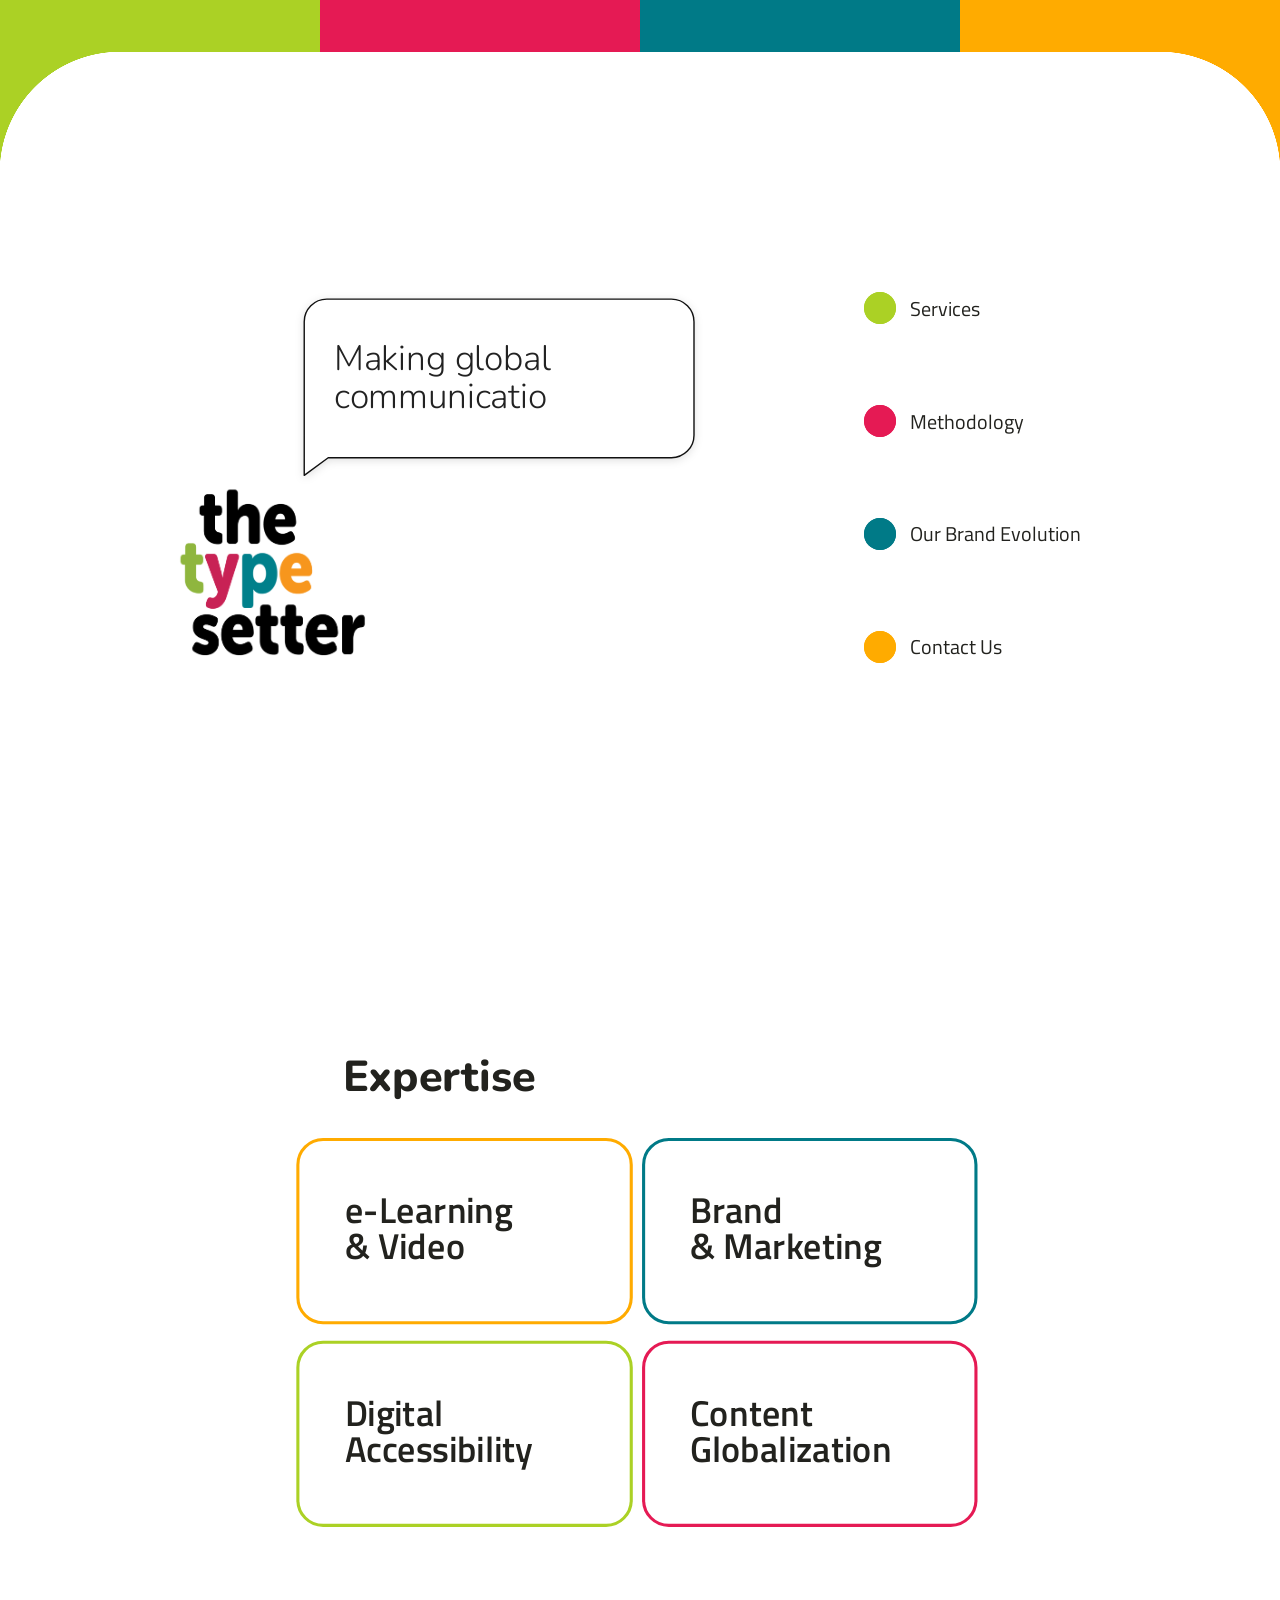
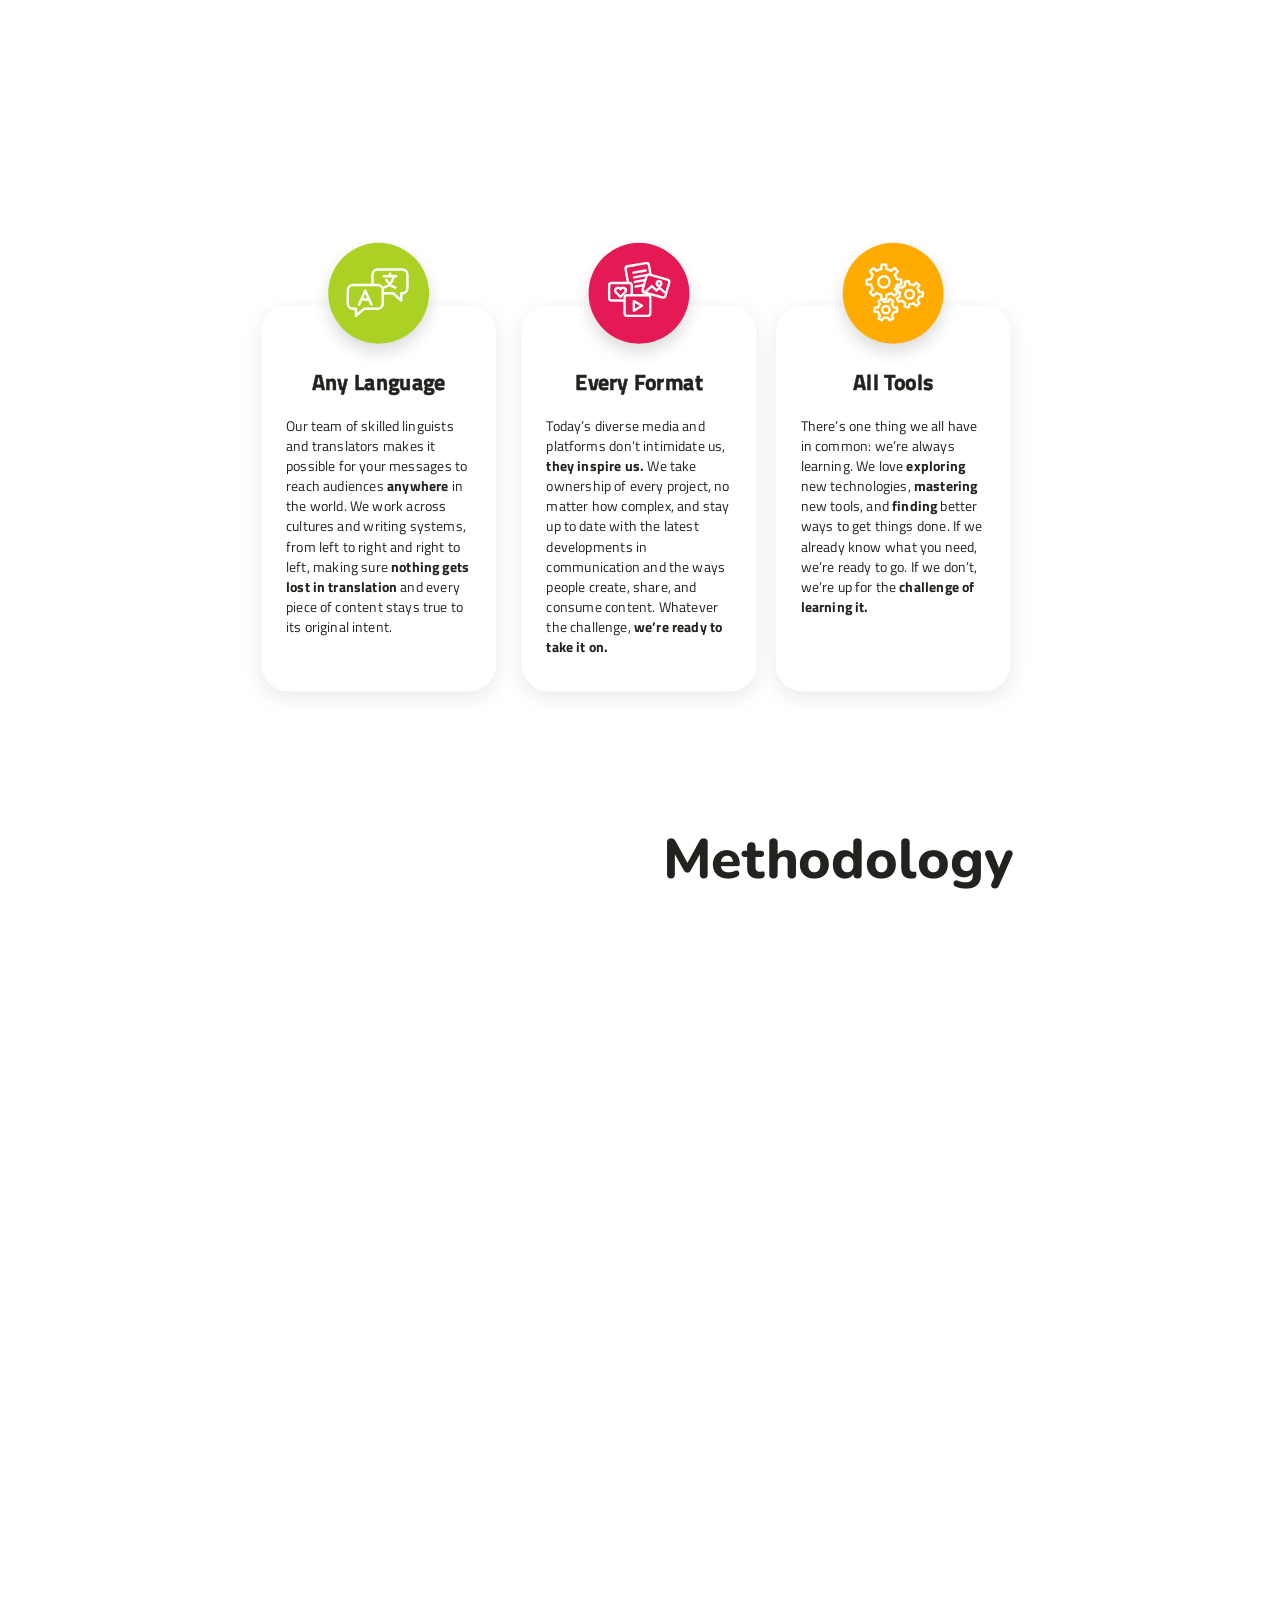
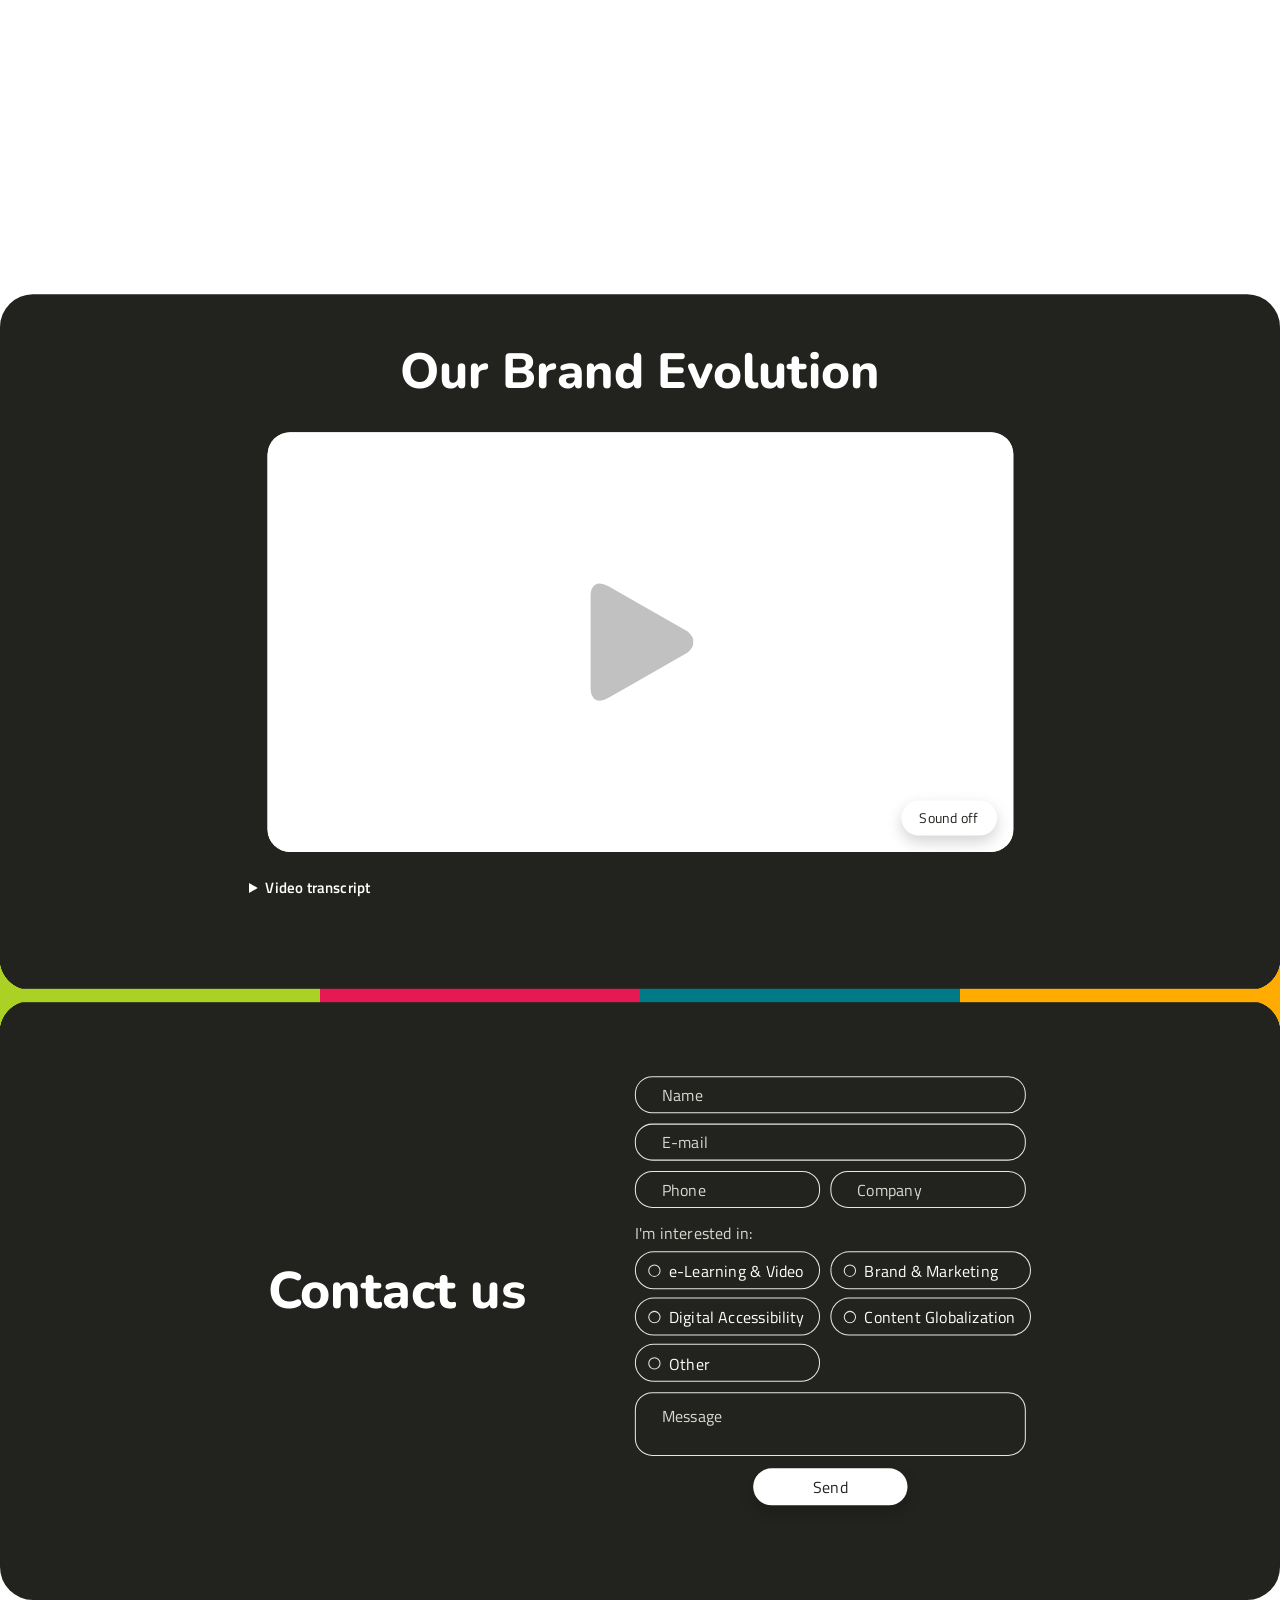
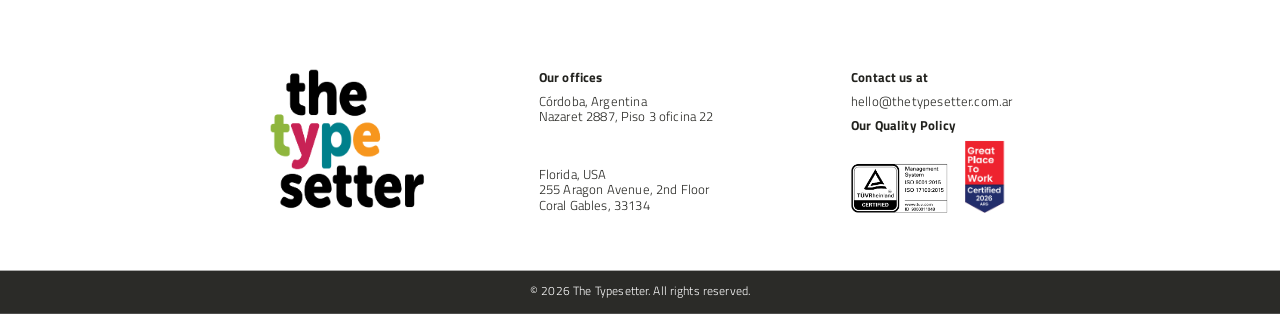
==== commit f60b1a78: "Methodology: outlined number circles; footer: remove developer credit, center copyright Co-Authored-" ====
--- a/index.html
+++ b/index.html
@@ -367,9 +367,7 @@
         </div>
       </div>
       <div class="footer-bar">
-        <span>© 2026 The Typesetter. All rights reserved.</span>
-        <span>Developed by <a href="https://pedrogonzalez.com.ar/" target="_blank" rel="noopener">punto.lab</a></span>
-      </div>
+        <span>© 2026 The Typesetter. All rights reserved.</span>      </div>
     </footer>
 
   </div>
--- a/css/styles.css
+++ b/css/styles.css
@@ -394,12 +394,14 @@
   width: 138px;
   height: 138px;
   border-radius: 50%;
-  background: var(--c);
+  box-sizing: border-box;
+  background: #fff;
+  border: 9px solid var(--c);
   box-shadow: 8px 10px 14px rgba(0, 0, 0, .12);
   display: flex;
   align-items: center;
   justify-content: center;
-  color: var(--fg, #fff);
+  color: var(--c);
   font-family: 'Nunito', sans-serif;
   font-weight: 900;
   font-size: 50px;
@@ -740,7 +742,8 @@
 }
 .footer-bar {
   display: flex;
-  justify-content: space-between;
+  justify-content: center;
+  text-align: center;
   align-items: center;
   gap: 8px 24px;
   flex-wrap: wrap;
--- a/css/responsive.css
+++ b/css/responsive.css
@@ -256,6 +256,7 @@
     width: 76px;
     height: 76px;
     font-size: 28px;
+    border-width: 6px;
     box-shadow: 4px 6px 10px rgba(0, 0, 0, .12);
   }
   .step-label {
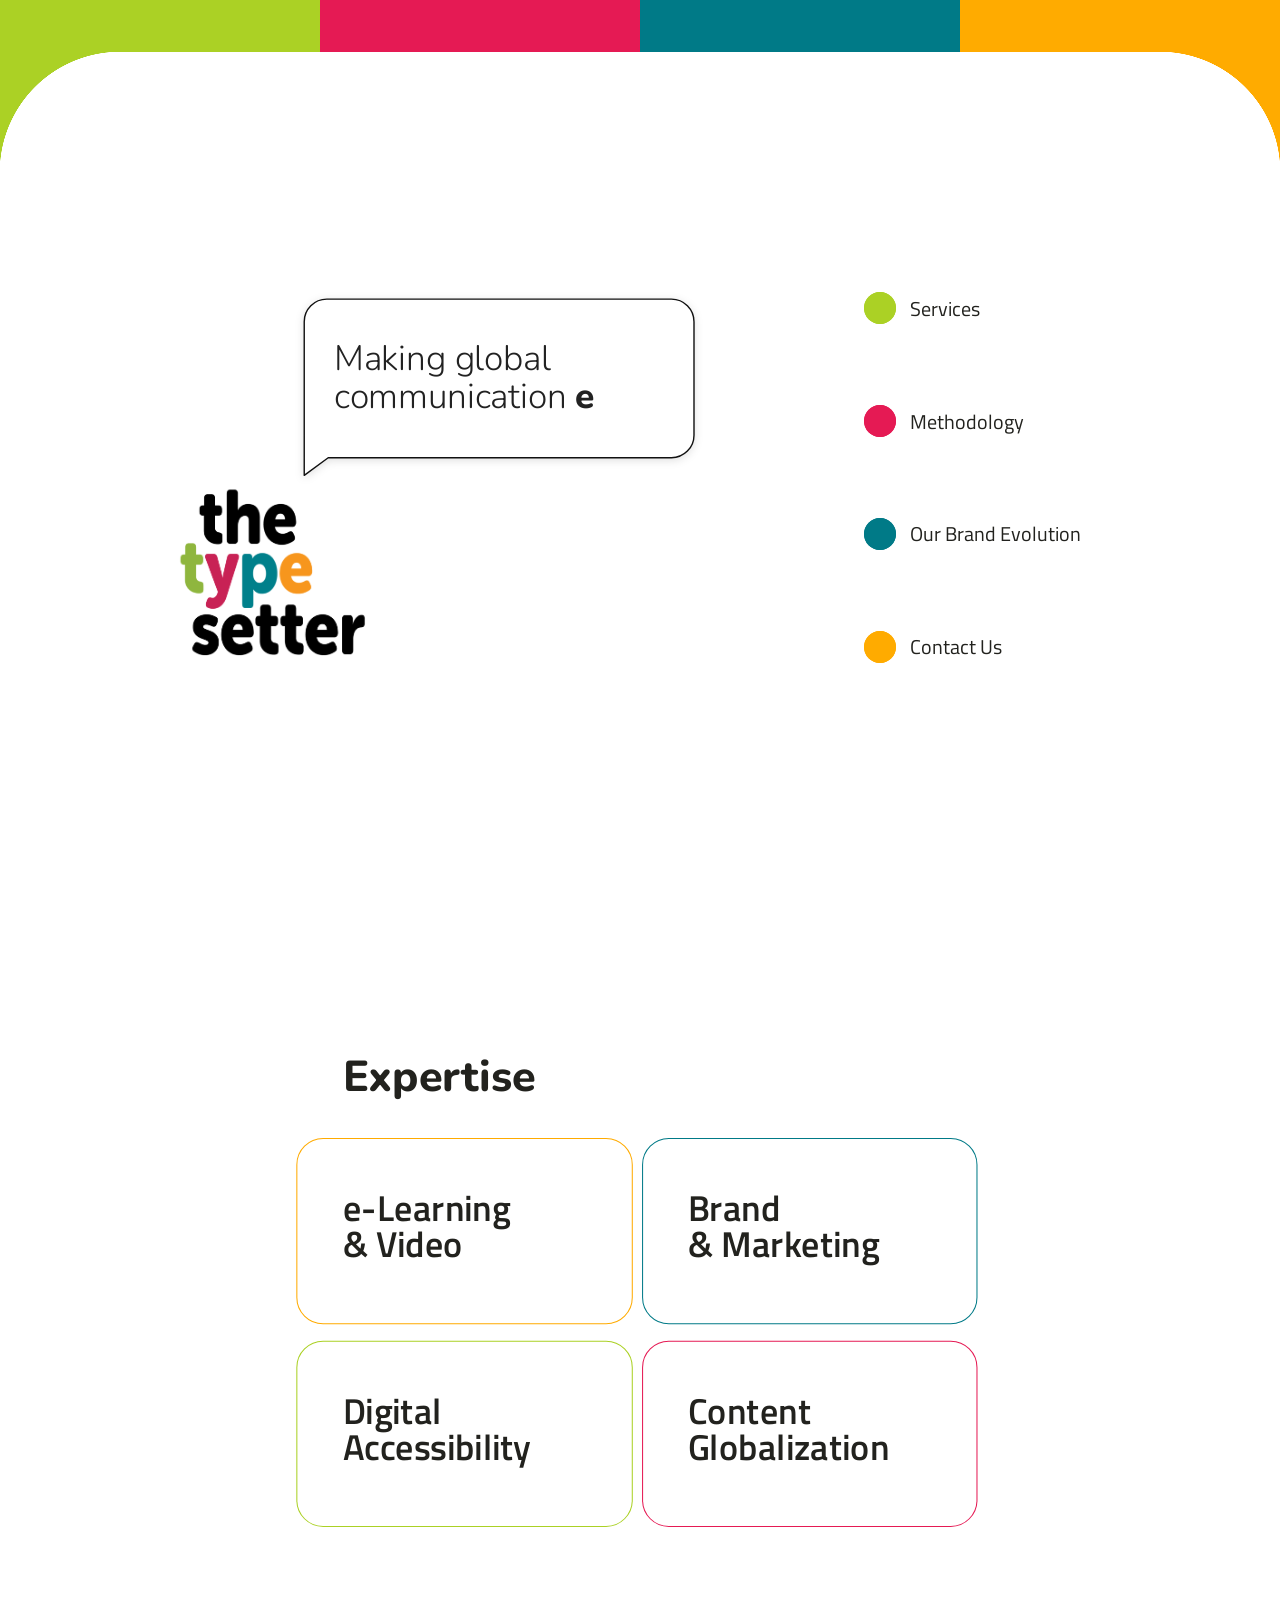
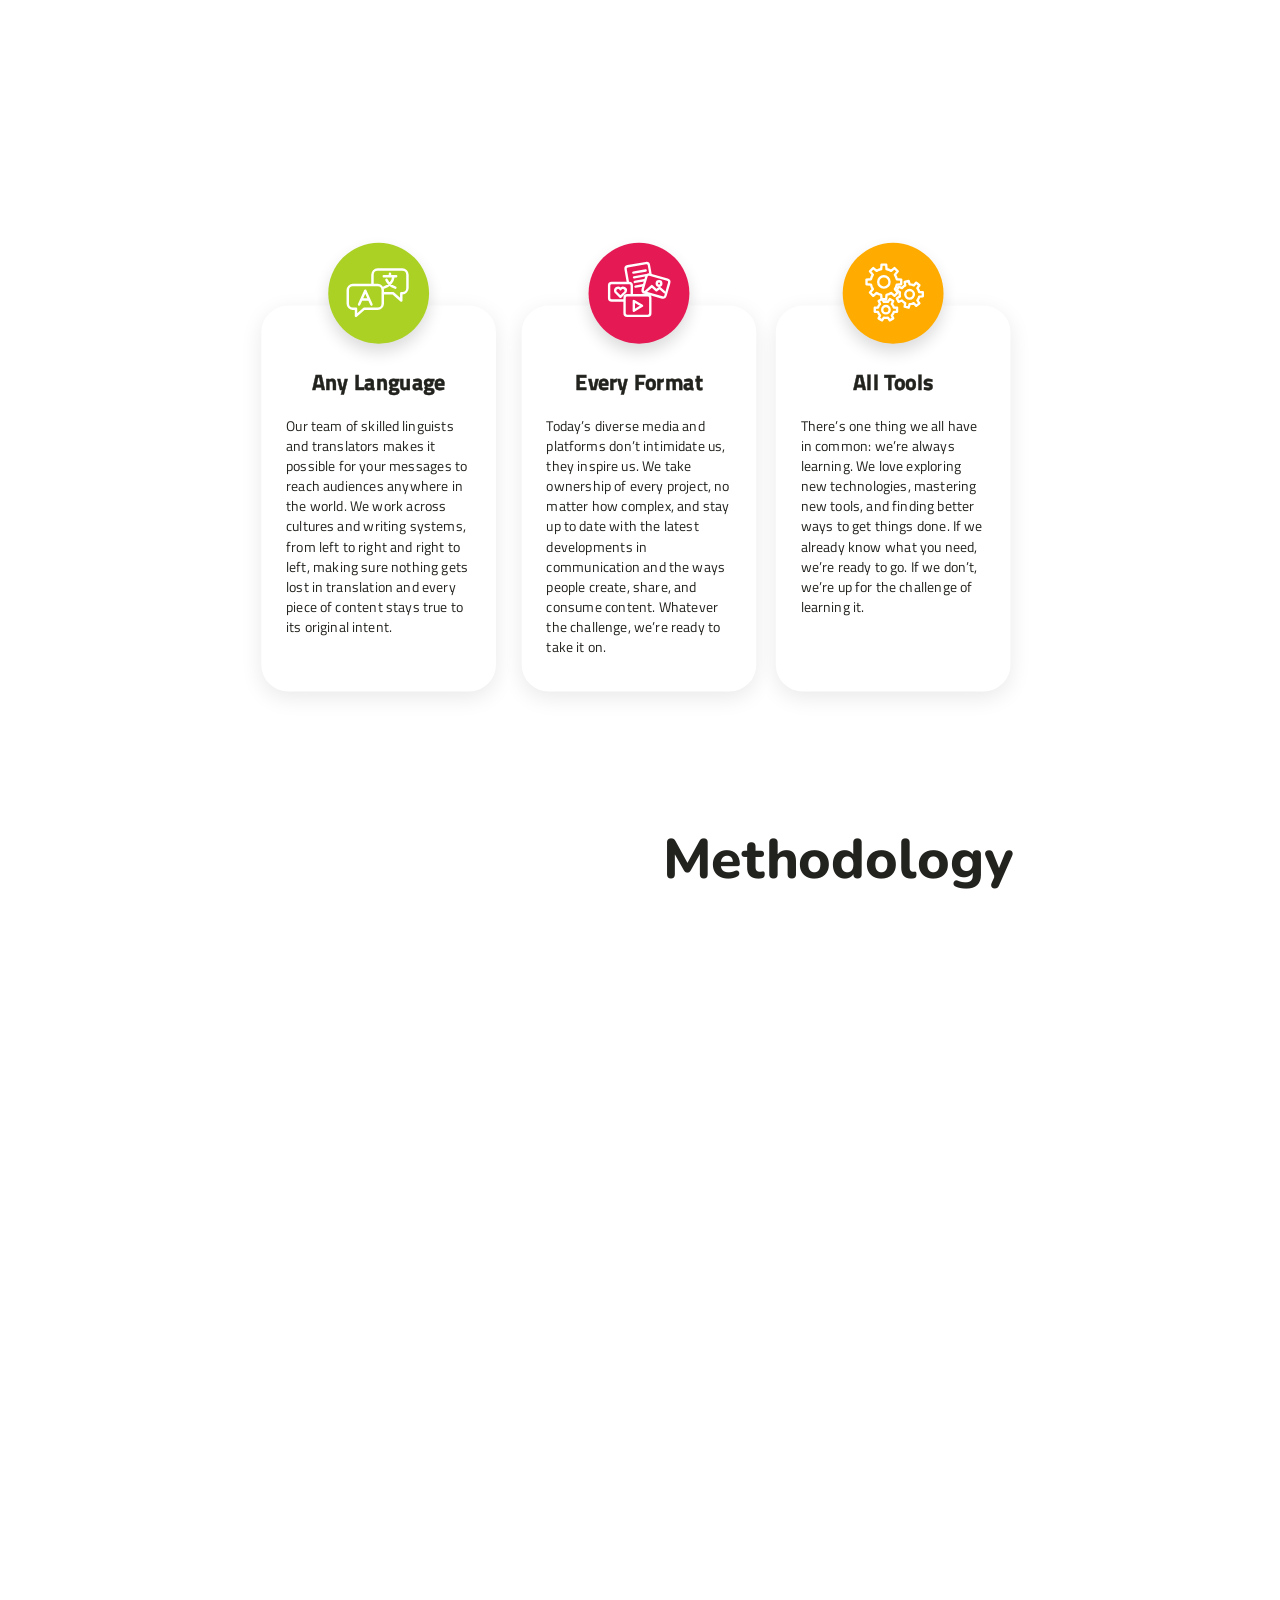
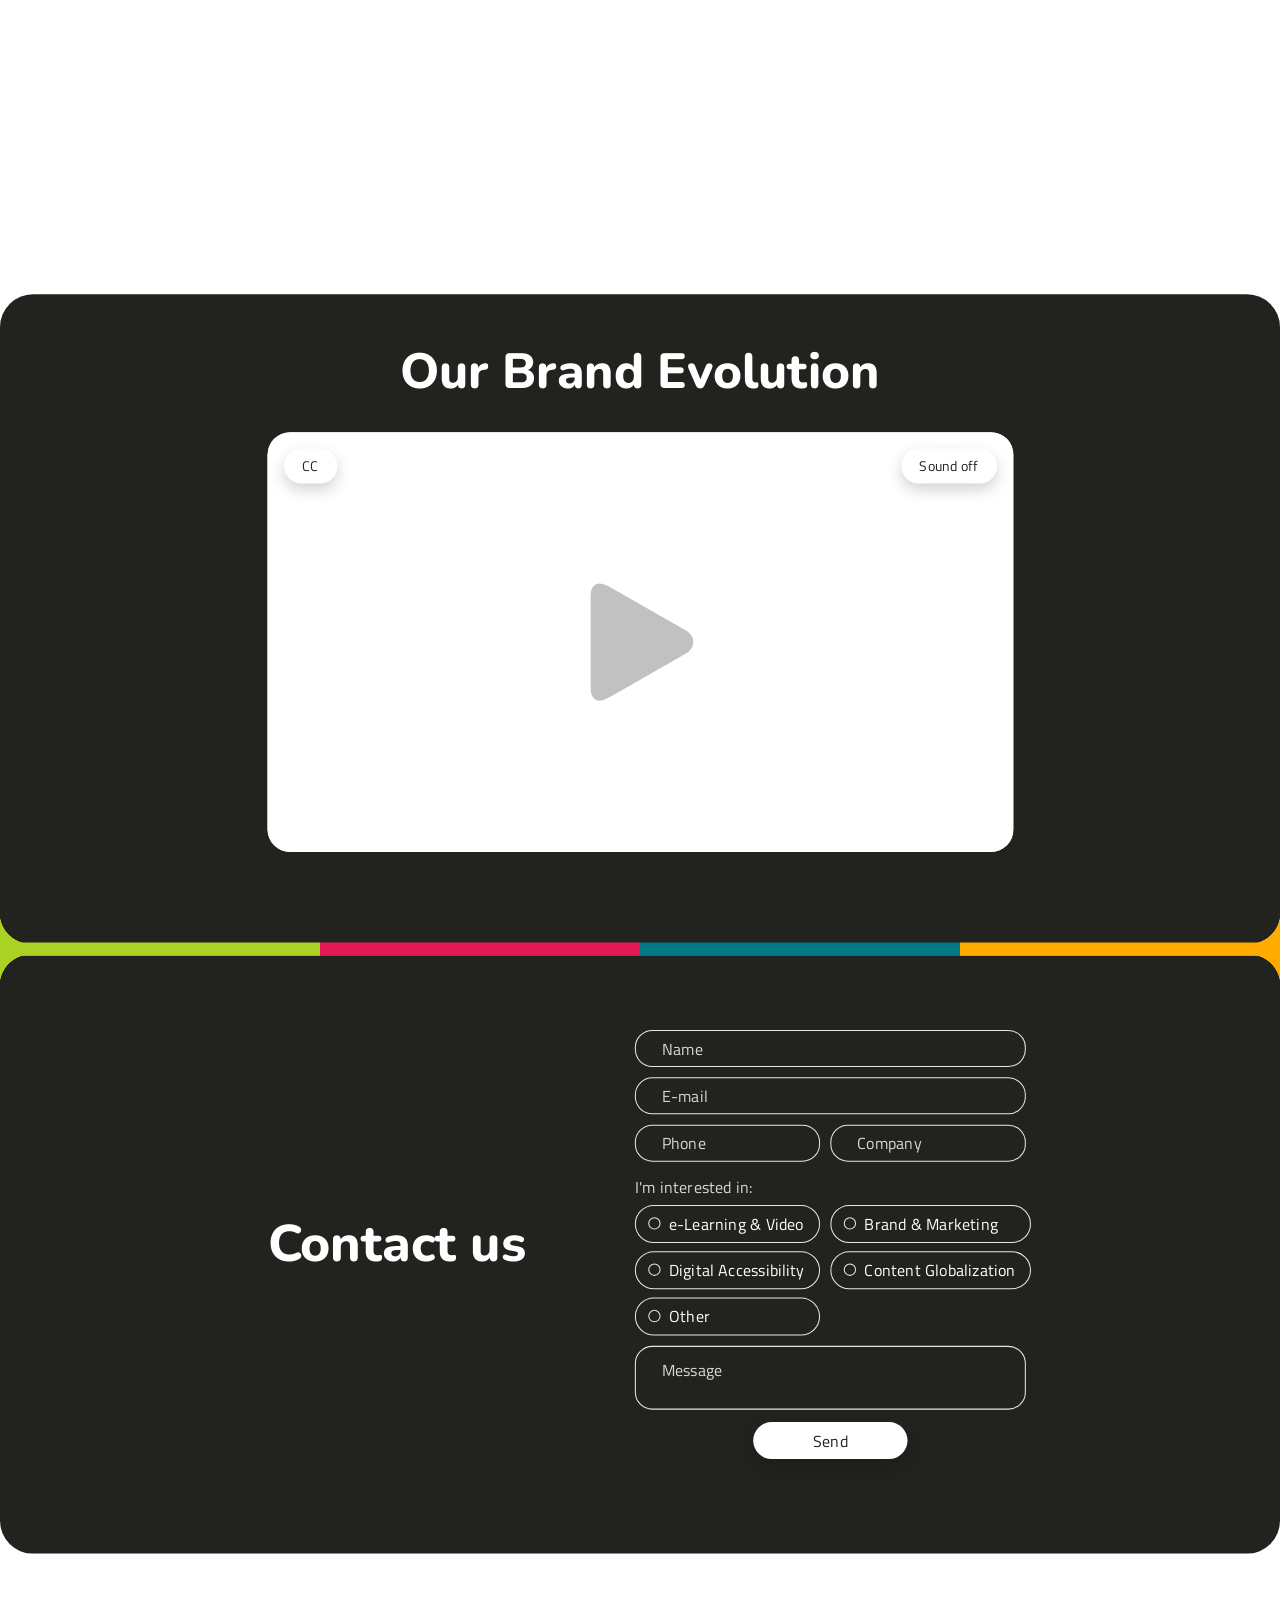
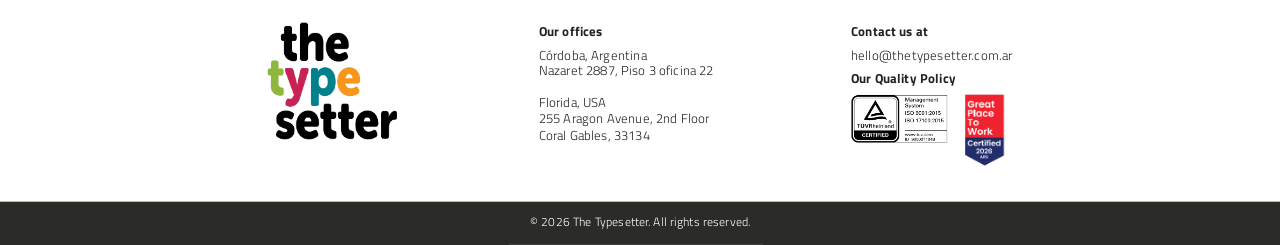
==== commit b9bcf93c: "Video CC + remove transcript, hero-matched borders, lighter feature text, worm fix - Add closed capt" ====
--- a/index.html
+++ b/index.html
@@ -272,33 +272,18 @@
     <section class="showcase" aria-labelledby="brand-evolution">
       <h2 class="showcase-title" id="brand-evolution" data-screen-label="Brand Evolution">Our Brand Evolution</h2>
       <div class="video" id="brandVideo">
-        <video class="video-media" muted playsinline loop preload="metadata" poster="assets/video/tts-intro-poster.jpg" aria-label="The Typesetter brand evolution video">
+        <video class="video-media" muted playsinline loop preload="metadata" poster="assets/video/tts-intro-poster.jpg" aria-label="The Typesetter brand evolution video: a voice-over and on-screen text tell how the brand grew over 20 years, from its first logo to the new identity, ending with “Making global communication easy.”">
           <source data-src="assets/video/tts-intro-1080.webm" type="video/webm" media="(min-width: 768px)">
           <source data-src="assets/video/tts-intro-1080.mp4" type="video/mp4" media="(min-width: 768px)">
           <source data-src="assets/video/tts-intro-720.mp4" type="video/mp4">
+          <track kind="captions" src="assets/video/tts-intro-captions.vtt" srclang="en" label="English">
         </video>
         <button class="video-play" type="button" aria-label="Play video">
           <svg width="104" height="118" viewBox="0 0 104 118" aria-hidden="true"><path d="M8 14 Q8 2 19 8 L96 52 Q104 59 96 66 L19 110 Q8 116 8 104 Z" fill="#C1C1C1" stroke="#C1C1C1" stroke-width="8" stroke-linejoin="round"/></svg>
         </button>
+        <button class="video-cc" type="button" aria-pressed="false" aria-label="Closed captions">CC</button>
         <button class="video-sound" type="button">Sound off</button>
       </div>
-
-      <details class="video-transcript">
-        <summary>Video transcript</summary>
-        <p>The video plays the on-screen text below, read aloud by a voice-over.</p>
-        <ol>
-          <li>The Typesetter logo, with the tagline “Making words look good”.</li>
-          <li>“Twenty years ago, we started with a simple question: could our creativity make global communication easier?”</li>
-          <li>“The industry kept changing.” Four icons appear: Languages, Formats, Technologies and Challenges.</li>
-          <li>“We kept finding new ways forward.”</li>
-          <li>“We built our greatest strength: a team that listens, finds solutions, and treats every project as its own.”</li>
-          <li>“Today, our identity evolves to reflect who we’ve become: a trusted partner, a creative problem solver.”</li>
-          <li>“Any language. Every format. All tools.”</li>
-          <li>“One team.” Photos of the team at events.</li>
-          <li>“20 years of evolution. Different appearance. Same essence.”</li>
-          <li>The new logo, with the line “Making global communication easy.”</li>
-        </ol>
-      </details>
 
       <div class="stripes" aria-hidden="true">
         <div class="stripe stripe--first" style="--c:var(--g)"></div>
--- a/css/styles.css
+++ b/css/styles.css
@@ -16,6 +16,8 @@
 @font-face { font-family: 'Titillium Web'; font-style: normal; font-weight: 700; font-display: swap; src: url(../assets/fonts/titillium-web-700.woff2) format('woff2'); }
 
 :root {
+  /* grosor del borde del globo del hero (1 unidad --u), compartido por otros bordes */
+  --bw: clamp(1px, min(calc(100vw / 908), calc(100vh / 470)), 2.2px);
   --g: #ABD125;
   --m: #E51A54;
   --t: #007A87;
@@ -266,7 +268,7 @@
   position: relative;
   overflow: hidden;
   background: #fff;
-  border: 3px solid var(--c);
+  border: var(--bw) solid var(--c);
   border-radius: 26px;
   color: var(--ink);
   cursor: default;
@@ -361,6 +363,7 @@
   line-height: 1.4;
   font-weight: 400;
 }
+.feature-text b { font-weight: inherit; }
 
 /* Animación de íconos (hover en escritorio, tap en touch) */
 .feature--lang:hover .ic-1,   .feature--lang.is-active .ic-1   { transform: translate(7px, -6px) scale(1.25) rotate(8deg); }
@@ -396,7 +399,7 @@
   border-radius: 50%;
   box-sizing: border-box;
   background: #fff;
-  border: 9px solid var(--c);
+  border: var(--bw) solid var(--c);
   box-shadow: 8px 10px 14px rgba(0, 0, 0, .12);
   display: flex;
   align-items: center;
@@ -425,19 +428,6 @@
 .step.is-on .step-text  { opacity: 1; transform: translateY(0); }
 
 /* ---------- Brand evolution + contacto ---------- */
-.video-transcript {
-  max-width: 760px;
-  margin: 24px auto 0;
-  padding: 0 24px;
-  font-size: 15px;
-  line-height: 1.45;
-}
-.video-transcript summary { cursor: pointer; font-weight: 600; }
-.video-transcript summary:focus-visible { outline: 2px solid #fff; outline-offset: 4px; }
-.video-transcript p { margin-top: 12px; }
-.video-transcript ol { margin: 10px 0 0 20px; padding: 0; }
-.video-transcript li { margin-top: 6px; }
-
 .showcase {
   position: relative;
   background: var(--ink);
@@ -484,12 +474,18 @@
 .video-play svg { transition: opacity .3s, transform .3s var(--ease-pop); }
 .video.is-playing .video-play svg { opacity: 0; transform: scale(.8); }
 .video-play:focus-visible { outline: 3px solid var(--t); outline-offset: -8px; border-radius: inherit; }
-.video-sound {
+.video-sound,
+.video-cc {
   position: absolute;
   right: 16px;
-  bottom: 16px;
+  top: 16px;
   height: 34px;
   padding: 0 18px;
+  display: flex;
+  align-items: center;
+  justify-content: center;
+  line-height: 1;
+  text-align: center;
   border: 0;
   border-radius: 17px;
   background: #fff;
@@ -498,8 +494,11 @@
   cursor: pointer;
   box-shadow: 0 6px 14px rgba(0, 0, 0, .18);
 }
-.video-sound.is-on { background: var(--ink); color: #fff; }
-.video-sound:focus-visible { outline: 2px solid var(--t); outline-offset: 2px; }
+.video-cc { right: auto; left: 16px; }
+.video-sound.is-on,
+.video-cc.is-on { background: var(--ink); color: #fff; }
+.video-sound:focus-visible,
+.video-cc:focus-visible { outline: 2px solid var(--t); outline-offset: 2px; }
 @media (prefers-reduced-motion: reduce) {
   .video-play svg { transition: none; }
 }
@@ -723,12 +722,15 @@
   margin-bottom: 8px;
 }
 .footer-head--quality { margin-top: auto; padding-top: 8px; }
-.footer-office { margin-top: auto; padding-top: 16px; }
+/* Florida y los certificados comparten línea superior e inferior (48px);
+   el sello Great Place To Work sobresale hacia abajo */
+.footer-office { margin-top: auto; padding-top: 16px; box-sizing: content-box; height: 48px; line-height: 16px; }
 .footer-mail { font-weight: 300; }
 .footer-certs {
   display: flex;
-  align-items: flex-end;
+  align-items: flex-start;
   gap: 17px;
+  height: 48px;
 }
 .footer-cert {
   width: 94px;
--- a/css/responsive.css
+++ b/css/responsive.css
@@ -187,6 +187,7 @@
 
 /* ---------- Tablet ---------- */
 @media (min-width: 768px) and (max-width: 1023px) {
+  :root { --bw: calc((100vw - 330px) / 486); }
   .hero-content {
     --u: calc((100vw - 330px) / 486);
     gap: calc(var(--u) * 80);
@@ -196,6 +197,7 @@
 
 /* ---------- Mobile ---------- */
 @media (max-width: 767px) {
+  :root { --bw: min(calc((100vw - 48px) / 370), 1.3px); }
 
   /* Hero */
   .hero-bands { height: 32px; }
@@ -256,7 +258,6 @@
     width: 76px;
     height: 76px;
     font-size: 28px;
-    border-width: 6px;
     box-shadow: 4px 6px 10px rgba(0, 0, 0, .12);
   }
   .step-label {
